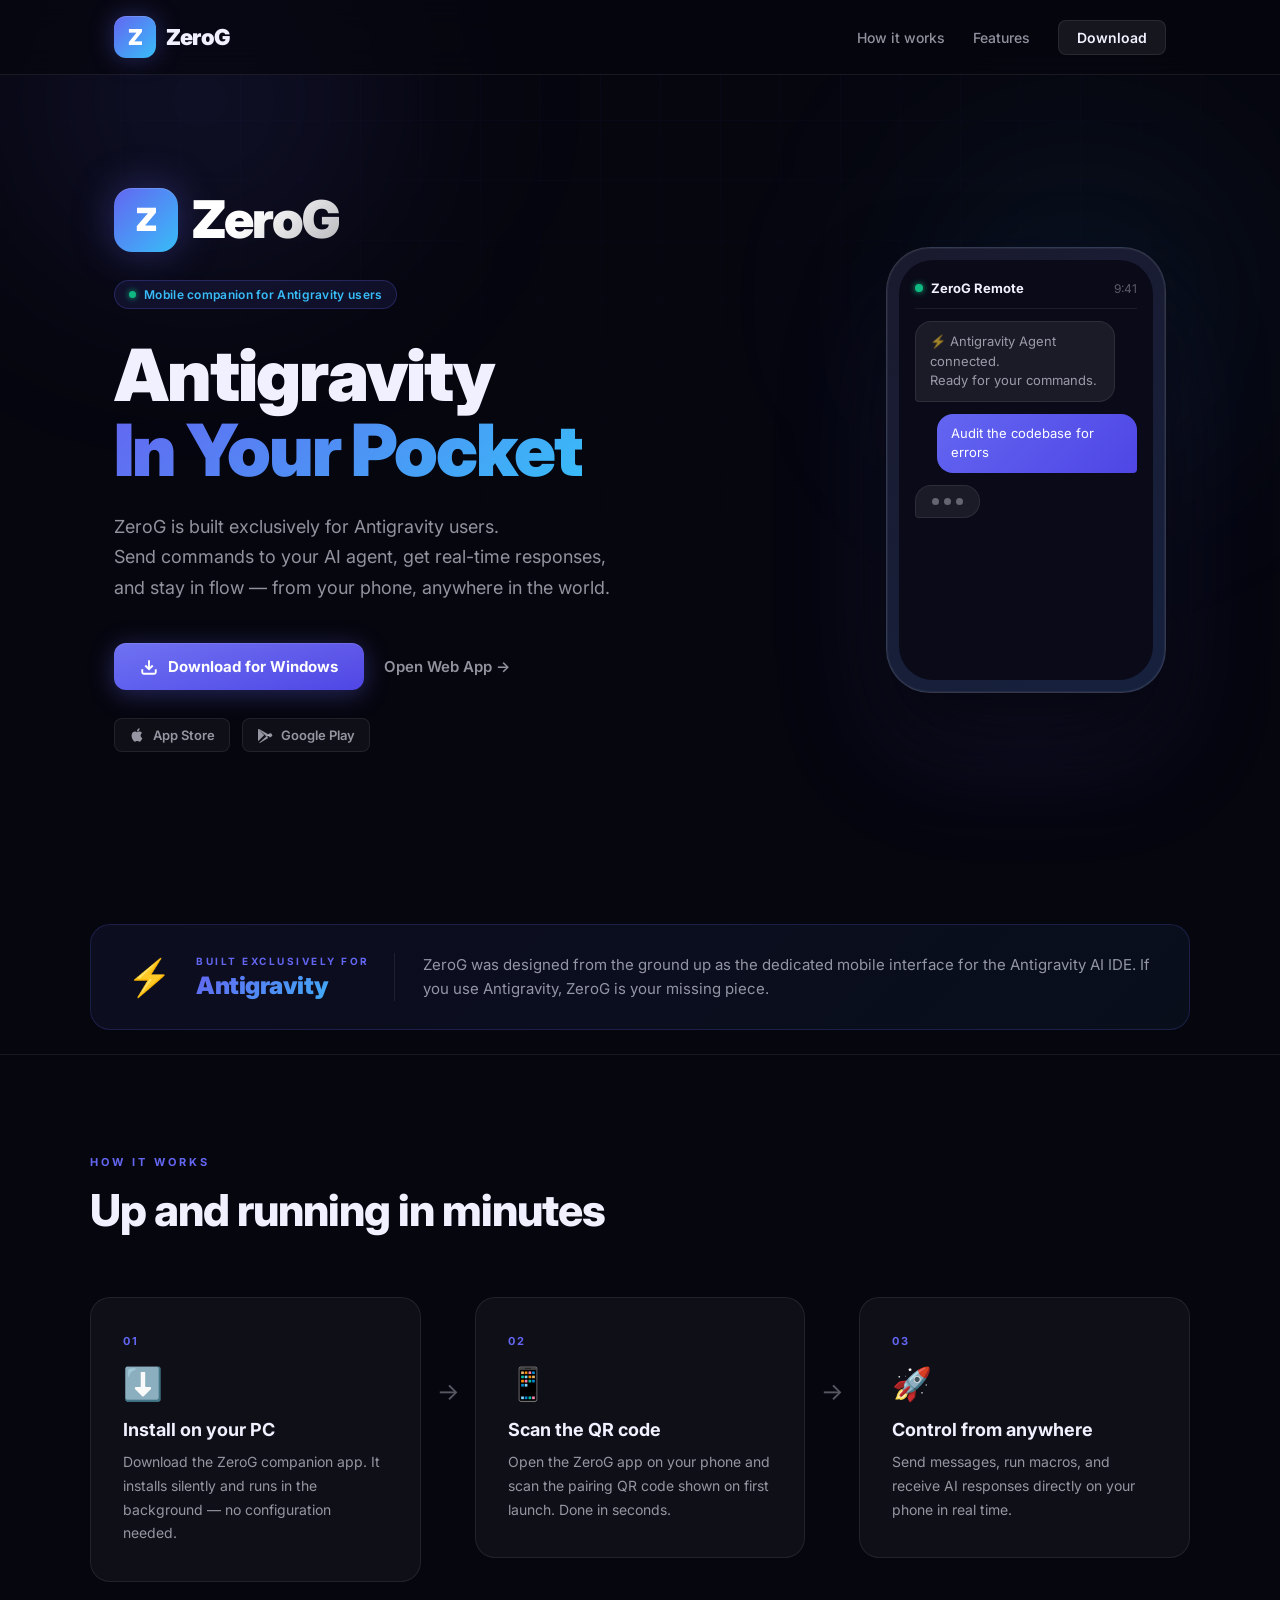
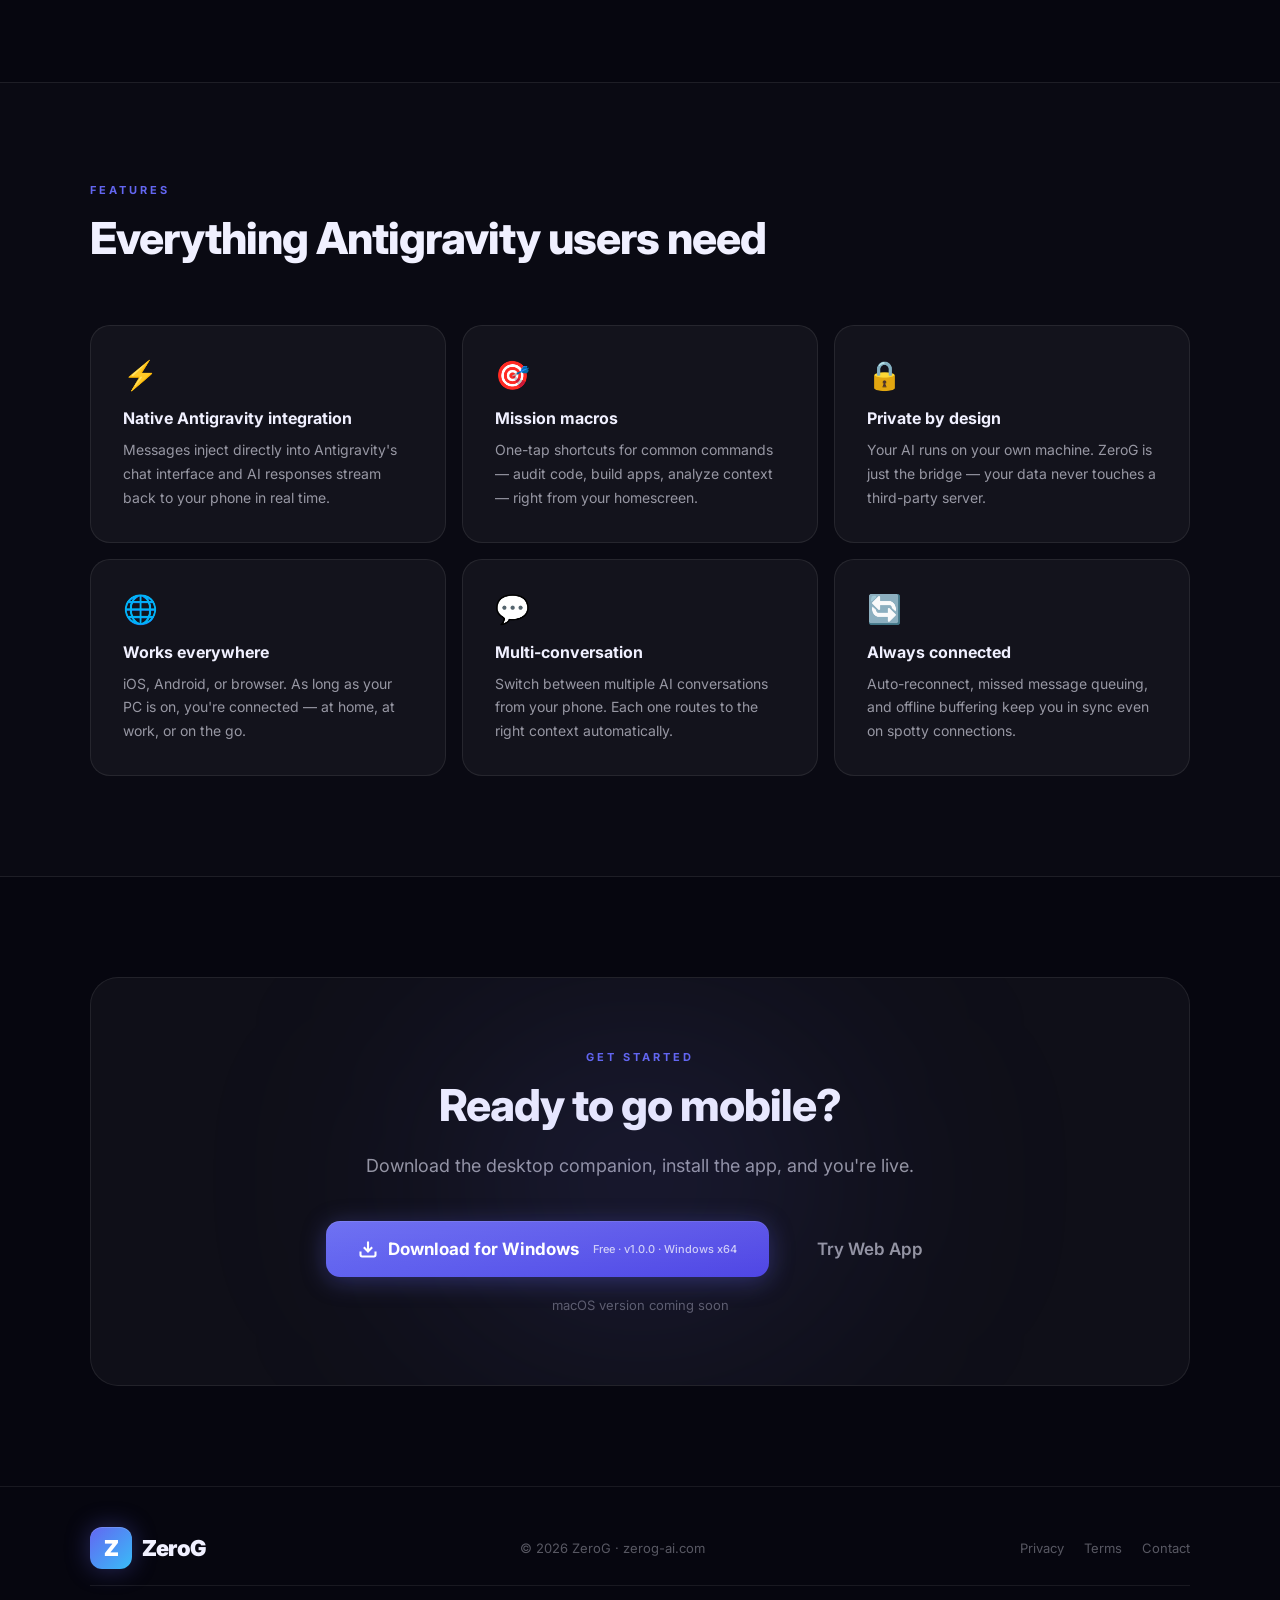
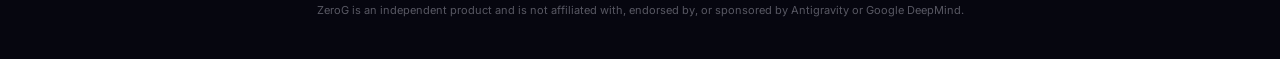
==== index.html @ 37e050e0 "feat: wire download buttons to GitHub Releases v1.0.0 installer" ====
<!DOCTYPE html>
<html lang="en">
<head>
  <meta charset="UTF-8" />
  <meta name="viewport" content="width=device-width, initial-scale=1.0" />
  <title>ZeroG — The Mobile Companion for Antigravity</title>
  <meta name="description" content="ZeroG is the official mobile companion for Antigravity. Send commands to your AI agent, get real-time responses, and stay in flow — from anywhere in the world." />
  <link rel="preconnect" href="https://fonts.googleapis.com" />
  <link rel="preconnect" href="https://fonts.gstatic.com" crossorigin />
  <link href="https://fonts.googleapis.com/css2?family=Inter:wght@300;400;500;600;700;800;900&display=swap" rel="stylesheet" />
  <link rel="stylesheet" href="style.css" />
</head>
<body>

  <!-- NAV -->
  <nav class="nav">
    <div class="nav-inner">
      <div class="nav-logo">
        <span class="logo-mark">Z</span>
        <span class="logo-text">ZeroG</span>
      </div>
      <div class="nav-links">
        <a href="#how">How it works</a>
        <a href="#features">Features</a>
        <a href="#download" class="nav-cta">Download</a>
      </div>
    </div>
  </nav>

  <!-- HERO -->
  <section class="hero">
    <div class="hero-bg">
      <div class="grid-overlay"></div>
      <div class="glow glow-1"></div>
      <div class="glow glow-2"></div>
    </div>
    <div class="hero-content">
      <div class="hero-brand">
        <div class="hero-brand-mark">Z</div>
        <span class="hero-brand-name">ZeroG</span>
      </div>
      <div class="hero-badge">
        <span class="badge-dot"></span>
        Mobile companion for Antigravity users
      </div>
      <h1 class="hero-title">
        Antigravity<br/>
        <span class="gradient-text">In Your Pocket</span>
      </h1>
      <p class="hero-sub">
        ZeroG is built exclusively for Antigravity users.<br/>
        Send commands to your AI agent, get real-time responses,<br/>
        and stay in flow — from your phone, anywhere in the world.
      </p>
      <div class="hero-actions">
        <a href="https://github.com/theanxioustrader/zerog-desktop/releases/download/v1.0.0/ZeroG-Desktop-Setup-1.0.0.exe" class="btn-primary" id="hero-download-btn">
          <svg width="18" height="18" viewBox="0 0 24 24" fill="none" stroke="currentColor" stroke-width="2.5"><path d="M21 15v4a2 2 0 0 1-2 2H5a2 2 0 0 1-2-2v-4"/><polyline points="7 10 12 15 17 10"/><line x1="12" y1="15" x2="12" y2="3"/></svg>
          Download for Windows
        </a>
        <a href="https://zerog-mobile.pages.dev" class="btn-secondary" target="_blank">
          Open Web App →
        </a>
      </div>
      <div class="hero-stores">
        <span class="store-badge">
          <svg width="16" height="16" viewBox="0 0 24 24" fill="currentColor"><path d="M18.71 19.5c-.83 1.24-1.71 2.45-3.05 2.47-1.34.03-1.77-.79-3.29-.79-1.53 0-2 .77-3.27.82-1.31.05-2.3-1.32-3.14-2.53C4.25 17 2.94 12.45 4.7 9.39c.87-1.52 2.43-2.48 4.12-2.51 1.28-.02 2.5.87 3.29.87.78 0 2.26-1.07 3.8-.91.65.03 2.47.26 3.64 1.98-.09.06-2.17 1.28-2.15 3.81.03 3.02 2.65 4.03 2.68 4.04-.03.07-.42 1.44-1.38 2.83M13 3.5c.73-.83 1.94-1.46 2.94-1.5.13 1.17-.34 2.35-1.04 3.19-.69.85-1.83 1.51-2.95 1.42-.15-1.15.41-2.35 1.05-3.11z"/></svg>
          App Store
        </span>
        <span class="store-badge">
          <svg width="16" height="16" viewBox="0 0 24 24" fill="currentColor"><path d="M3.18 23.76c.3.16.65.19.98.09l12.76-7.37-2.74-2.74-11 10.02zm16.25-11.06L16.76 11l-13.6-7.85c-.36-.21-.77-.23-1.14-.09L14.69 14.7l4.74-2z"/><path d="m2.02 3.15-.01.01C1.7 3.42 1.5 3.85 1.5 4.39v15.19c0 .54.2.98.52 1.24l.07.06 8.52-8.52v-.2L2.02 3.15z"/><path d="m22.42 10.56-3.01-1.73-3.39 3.39 3.39 3.39 3.02-1.74c.86-.5.86-1.82-.01-2.31z"/></svg>
          Google Play
        </span>
      </div>
    </div>
    <div class="hero-phone">
      <div class="phone-frame">
        <div class="phone-screen">
          <div class="phone-header">
            <div class="phone-status-dot online"></div>
            <span>ZeroG Remote</span>
            <span class="phone-time">9:41</span>
          </div>
          <div class="phone-msg agent">
            ⚡ Antigravity Agent connected.<br/>Ready for your commands.
          </div>
          <div class="phone-msg user">
            Audit the codebase for errors
          </div>
          <div class="phone-msg agent typing">
            <span class="typing-dot"></span>
            <span class="typing-dot"></span>
            <span class="typing-dot"></span>
          </div>
        </div>
      </div>
    </div>
  </section>

  <!-- HOW IT WORKS -->
  <!-- ANTIGRAVITY BADGE -->
  <section class="built-for-section">
    <div class="container">
      <div class="built-for-card">
        <div class="built-for-logo">⚡</div>
        <div class="built-for-text">
          <div class="built-for-label">BUILT EXCLUSIVELY FOR</div>
          <div class="built-for-name">Antigravity</div>
        </div>
        <div class="built-for-desc">ZeroG was designed from the ground up as the dedicated mobile interface for the Antigravity AI IDE. If you use Antigravity, ZeroG is your missing piece.</div>
      </div>
    </div>
  </section>

  <section class="section" id="how">
    <div class="container">
      <div class="section-label">HOW IT WORKS</div>
      <h2 class="section-title">Up and running in minutes</h2>
      <div class="steps">
        <div class="step">
          <div class="step-num">01</div>
          <div class="step-icon">⬇️</div>
          <h3>Install on your PC</h3>
          <p>Download the ZeroG companion app. It installs silently and runs in the background — no configuration needed.</p>
        </div>
        <div class="step-arrow">→</div>
        <div class="step">
          <div class="step-num">02</div>
          <div class="step-icon">📱</div>
          <h3>Scan the QR code</h3>
          <p>Open the ZeroG app on your phone and scan the pairing QR code shown on first launch. Done in seconds.</p>
        </div>
        <div class="step-arrow">→</div>
        <div class="step">
          <div class="step-num">03</div>
          <div class="step-icon">🚀</div>
          <h3>Control from anywhere</h3>
          <p>Send messages, run macros, and receive AI responses directly on your phone in real time.</p>
        </div>
      </div>
    </div>
  </section>

  <!-- FEATURES -->
  <section class="section section-dark" id="features">
    <div class="container">
      <div class="section-label">FEATURES</div>
      <h2 class="section-title">Everything Antigravity users need</h2>
      <div class="features">
        <div class="feature-card">
          <div class="feature-icon">⚡</div>
          <h3>Native Antigravity integration</h3>
          <p>Messages inject directly into Antigravity's chat interface and AI responses stream back to your phone in real time.</p>
        </div>
        <div class="feature-card">
          <div class="feature-icon">🎯</div>
          <h3>Mission macros</h3>
          <p>One-tap shortcuts for common commands — audit code, build apps, analyze context — right from your homescreen.</p>
        </div>
        <div class="feature-card">
          <div class="feature-icon">🔒</div>
          <h3>Private by design</h3>
          <p>Your AI runs on your own machine. ZeroG is just the bridge — your data never touches a third-party server.</p>
        </div>
        <div class="feature-card">
          <div class="feature-icon">🌐</div>
          <h3>Works everywhere</h3>
          <p>iOS, Android, or browser. As long as your PC is on, you're connected — at home, at work, or on the go.</p>
        </div>
        <div class="feature-card">
          <div class="feature-icon">💬</div>
          <h3>Multi-conversation</h3>
          <p>Switch between multiple AI conversations from your phone. Each one routes to the right context automatically.</p>
        </div>
        <div class="feature-card">
          <div class="feature-icon">🔄</div>
          <h3>Always connected</h3>
          <p>Auto-reconnect, missed message queuing, and offline buffering keep you in sync even on spotty connections.</p>
        </div>
      </div>
    </div>
  </section>

  <!-- DOWNLOAD -->
  <section class="section" id="download">
    <div class="container">
      <div class="download-card">
        <div class="glow glow-3"></div>
        <div class="section-label">GET STARTED</div>
        <h2 class="section-title">Ready to go mobile?</h2>
        <p class="download-sub">Download the desktop companion, install the app, and you're live.</p>
        <div class="download-actions">
          <a href="https://github.com/theanxioustrader/zerog-desktop/releases/download/v1.0.0/ZeroG-Desktop-Setup-1.0.0.exe" class="btn-primary btn-lg" id="main-download-btn">
            <svg width="20" height="20" viewBox="0 0 24 24" fill="none" stroke="currentColor" stroke-width="2.5"><path d="M21 15v4a2 2 0 0 1-2 2H5a2 2 0 0 1-2-2v-4"/><polyline points="7 10 12 15 17 10"/><line x1="12" y1="15" x2="12" y2="3"/></svg>
            Download for Windows
            <span class="btn-sub">Free · v1.0.0 · Windows x64</span>
          </a>
          <a href="https://zerog-mobile.pages.dev" class="btn-secondary btn-lg" target="_blank">
            Try Web App
          </a>
        </div>
        <p class="download-note">macOS version coming soon</p>
      </div>
    </div>
  </section>

  <!-- FOOTER -->
  <footer class="footer">
    <div class="container">
      <div class="footer-inner">
        <div class="nav-logo">
          <span class="logo-mark">Z</span>
          <span class="logo-text">ZeroG</span>
        </div>
        <p class="footer-copy">© 2026 ZeroG · zerog-ai.com</p>
        <div class="footer-links">
          <a href="/privacy.html">Privacy</a>
          <a href="/terms.html">Terms</a>
          <a href="mailto:hello@zerog-ai.com">Contact</a>
        </div>
      </div>
      <p class="footer-disclaimer">ZeroG is an independent product and is not affiliated with, endorsed by, or sponsored by Antigravity or Google DeepMind.</p>
    </div>
  </footer>

  <script src="script.js"></script>
</body>
</html>
---- style.css ----
*, *::before, *::after { box-sizing: border-box; margin: 0; padding: 0; }

:root {
  --bg: #06060f;
  --surface: rgba(255,255,255,0.04);
  --surface-2: rgba(255,255,255,0.07);
  --border: rgba(255,255,255,0.08);
  --text: #f0f0ff;
  --text-2: rgba(240,240,255,0.6);
  --muted: rgba(240,240,255,0.35);
  --accent: #6366f1;
  --accent-2: #38bdf8;
  --accent-glow: rgba(99,102,241,0.35);
  --green: #10b981;
}

html { scroll-behavior: smooth; }

body {
  font-family: 'Inter', sans-serif;
  background: var(--bg);
  color: var(--text);
  overflow-x: hidden;
  -webkit-font-smoothing: antialiased;
}

/* ── NAV ─────────────────────────────────────── */
.nav {
  position: fixed;
  top: 0; left: 0; right: 0;
  z-index: 100;
  backdrop-filter: blur(16px);
  -webkit-backdrop-filter: blur(16px);
  border-bottom: 1px solid var(--border);
  background: rgba(6,6,15,0.7);
}
.nav-inner {
  max-width: 1100px;
  margin: 0 auto;
  padding: 16px 24px;
  display: flex;
  align-items: center;
  justify-content: space-between;
}
.nav-logo {
  display: flex;
  align-items: center;
  gap: 10px;
  text-decoration: none;
}
.logo-mark {
  width: 42px; height: 42px;
  background: linear-gradient(135deg, var(--accent), var(--accent-2));
  border-radius: 12px;
  display: flex;
  align-items: center;
  justify-content: center;
  font-weight: 900;
  font-size: 22px;
  color: #fff;
  box-shadow: 0 0 24px var(--accent-glow), 0 1px 0 rgba(255,255,255,0.15) inset;
  letter-spacing: -1px;
}
.logo-text {
  font-size: 22px;
  font-weight: 900;
  color: var(--text);
  letter-spacing: -0.8px;
}
.nav-links {
  display: flex;
  align-items: center;
  gap: 28px;
}
.nav-links a {
  color: var(--text-2);
  text-decoration: none;
  font-size: 14px;
  font-weight: 500;
  transition: color 0.2s;
}
.nav-links a:hover { color: var(--text); }
.nav-cta {
  background: var(--surface-2);
  border: 1px solid var(--border);
  color: var(--text) !important;
  padding: 8px 18px;
  border-radius: 8px;
  font-weight: 600 !important;
  transition: background 0.2s, border-color 0.2s !important;
}
.nav-cta:hover { background: var(--surface-2) !important; border-color: var(--accent) !important; }

/* ── HERO ─────────────────────────────────────── */
.hero {
  min-height: 100vh;
  display: flex;
  align-items: center;
  justify-content: space-between;
  gap: 60px;
  max-width: 1100px;
  margin: 0 auto;
  padding: 120px 24px 80px;
  position: relative;
}
.hero-bg {
  position: fixed;
  inset: 0;
  z-index: -1;
  pointer-events: none;
}
.grid-overlay {
  position: absolute;
  inset: 0;
  background-image:
    linear-gradient(rgba(99,102,241,0.04) 1px, transparent 1px),
    linear-gradient(90deg, rgba(99,102,241,0.04) 1px, transparent 1px);
  background-size: 60px 60px;
  mask-image: radial-gradient(ellipse 80% 60% at 50% 0%, black, transparent);
  -webkit-mask-image: radial-gradient(ellipse 80% 60% at 50% 0%, black, transparent);
}
.glow {
  position: absolute;
  border-radius: 50%;
  filter: blur(100px);
  pointer-events: none;
}
.glow-1 {
  width: 600px; height: 400px;
  top: -100px; left: -100px;
  background: radial-gradient(circle, rgba(99,102,241,0.18) 0%, transparent 70%);
}
.glow-2 {
  width: 500px; height: 400px;
  top: 100px; right: -50px;
  background: radial-gradient(circle, rgba(56,189,248,0.12) 0%, transparent 70%);
}
.glow-3 {
  width: 800px; height: 400px;
  top: 50%; left: 50%;
  transform: translate(-50%, -50%);
  background: radial-gradient(circle, rgba(99,102,241,0.15) 0%, transparent 70%);
}

.hero-content { flex: 1; max-width: 580px; }

.hero-brand {
  display: flex;
  align-items: center;
  gap: 14px;
  margin-bottom: 28px;
}
.hero-brand-mark {
  width: 64px; height: 64px;
  background: linear-gradient(135deg, var(--accent), var(--accent-2));
  border-radius: 18px;
  display: flex;
  align-items: center;
  justify-content: center;
  font-size: 32px;
  font-weight: 900;
  color: #fff;
  box-shadow: 0 0 40px var(--accent-glow), 0 1px 0 rgba(255,255,255,0.15) inset;
  flex-shrink: 0;
}
.hero-brand-name {
  font-size: 52px;
  font-weight: 900;
  letter-spacing: -2px;
  background: linear-gradient(135deg, #fff 40%, rgba(255,255,255,0.7));
  -webkit-background-clip: text;
  -webkit-text-fill-color: transparent;
  background-clip: text;
}

.hero-badge {
  display: inline-flex;
  align-items: center;
  gap: 8px;
  background: rgba(99,102,241,0.1);
  border: 1px solid rgba(99,102,241,0.25);
  border-radius: 999px;
  padding: 6px 14px;
  font-size: 12px;
  font-weight: 600;
  color: var(--accent-2);
  letter-spacing: 0.3px;
  margin-bottom: 28px;
}
.badge-dot {
  width: 7px; height: 7px;
  border-radius: 50%;
  background: var(--green);
  box-shadow: 0 0 6px var(--green);
  animation: pulse 2s infinite;
}
@keyframes pulse {
  0%, 100% { opacity: 1; }
  50% { opacity: 0.5; }
}

.hero-title {
  font-size: clamp(42px, 6vw, 72px);
  font-weight: 900;
  line-height: 1.05;
  letter-spacing: -2px;
  margin-bottom: 24px;
  color: var(--text);
}
.gradient-text {
  background: linear-gradient(135deg, var(--accent) 0%, var(--accent-2) 100%);
  -webkit-background-clip: text;
  -webkit-text-fill-color: transparent;
  background-clip: text;
}
.hero-sub {
  font-size: 18px;
  line-height: 1.7;
  color: var(--text-2);
  margin-bottom: 40px;
  font-weight: 400;
}
.hero-actions {
  display: flex;
  gap: 14px;
  align-items: center;
  flex-wrap: wrap;
  margin-bottom: 28px;
}
.hero-stores {
  display: flex;
  gap: 12px;
  flex-wrap: wrap;
}
.store-badge {
  display: inline-flex;
  align-items: center;
  gap: 8px;
  background: var(--surface);
  border: 1px solid var(--border);
  border-radius: 8px;
  padding: 8px 14px;
  font-size: 13px;
  font-weight: 600;
  color: var(--text-2);
  cursor: default;
}

/* ── BUTTONS ──────────────────────────────────── */
.btn-primary {
  display: inline-flex;
  align-items: center;
  gap: 10px;
  background: linear-gradient(135deg, var(--accent), #4f46e5);
  color: #fff;
  font-size: 15px;
  font-weight: 700;
  padding: 14px 26px;
  border-radius: 12px;
  text-decoration: none;
  box-shadow: 0 4px 24px var(--accent-glow), 0 1px 0 rgba(255,255,255,0.1) inset;
  transition: transform 0.2s, box-shadow 0.2s;
  position: relative;
  overflow: hidden;
}
.btn-primary::after {
  content: '';
  position: absolute;
  inset: 0;
  background: linear-gradient(180deg, rgba(255,255,255,0.08) 0%, transparent 100%);
}
.btn-primary:hover { transform: translateY(-2px); box-shadow: 0 8px 32px var(--accent-glow); }
.btn-secondary {
  display: inline-flex;
  align-items: center;
  gap: 8px;
  color: var(--text-2);
  font-size: 15px;
  font-weight: 600;
  text-decoration: none;
  padding: 14px 6px;
  transition: color 0.2s;
}
.btn-secondary:hover { color: var(--text); }
.btn-lg { font-size: 17px; padding: 18px 32px; border-radius: 14px; }
.btn-sub {
  font-size: 11px;
  font-weight: 500;
  opacity: 0.7;
  margin-left: 4px;
}

/* ── PHONE MOCKUP ─────────────────────────────── */
.hero-phone {
  flex-shrink: 0;
  width: 280px;
}
.phone-frame {
  background: linear-gradient(145deg, #1a1a2e, #16213e);
  border-radius: 44px;
  padding: 12px;
  border: 1px solid rgba(255,255,255,0.12);
  box-shadow:
    0 40px 80px rgba(0,0,0,0.6),
    0 0 0 1px rgba(255,255,255,0.05) inset,
    0 60px 120px rgba(99,102,241,0.15);
}
.phone-screen {
  background: #0a0a18;
  border-radius: 34px;
  padding: 20px 16px;
  min-height: 420px;
  display: flex;
  flex-direction: column;
  gap: 12px;
  overflow: hidden;
}
.phone-header {
  display: flex;
  align-items: center;
  gap: 8px;
  font-size: 13px;
  font-weight: 700;
  color: var(--text);
  padding-bottom: 12px;
  border-bottom: 1px solid var(--border);
}
.phone-status-dot {
  width: 8px; height: 8px;
  border-radius: 50%;
  flex-shrink: 0;
}
.phone-status-dot.online {
  background: var(--green);
  box-shadow: 0 0 6px var(--green);
  animation: pulse 2s infinite;
}
.phone-time { margin-left: auto; font-size: 12px; color: var(--muted); font-weight: 400; }
.phone-msg {
  padding: 10px 14px;
  border-radius: 16px;
  font-size: 13px;
  line-height: 1.5;
  max-width: 90%;
  animation: fadeUp 0.4s ease both;
}
.phone-msg.agent {
  background: var(--surface-2);
  border: 1px solid var(--border);
  color: var(--text-2);
  border-bottom-left-radius: 4px;
  align-self: flex-start;
}
.phone-msg.user {
  background: linear-gradient(135deg, var(--accent), #4f46e5);
  color: #fff;
  border-bottom-right-radius: 4px;
  align-self: flex-end;
  animation-delay: 0.3s;
}
.phone-msg.typing {
  display: flex;
  gap: 5px;
  align-items: center;
  padding: 12px 16px;
  animation-delay: 0.6s;
}
.typing-dot {
  width: 7px; height: 7px;
  border-radius: 50%;
  background: var(--muted);
  animation: typing 1.2s infinite;
}
.typing-dot:nth-child(2) { animation-delay: 0.2s; }
.typing-dot:nth-child(3) { animation-delay: 0.4s; }
@keyframes typing {
  0%, 80%, 100% { transform: translateY(0); opacity: 0.4; }
  40% { transform: translateY(-5px); opacity: 1; }
}
@keyframes fadeUp {
  from { opacity: 0; transform: translateY(10px); }
  to   { opacity: 1; transform: translateY(0); }
}

/* ── SECTIONS ─────────────────────────────────── */
.section {
  padding: 100px 24px;
}
.section-dark {
  background: rgba(255,255,255,0.02);
  border-top: 1px solid var(--border);
  border-bottom: 1px solid var(--border);
}
.container {
  max-width: 1100px;
  margin: 0 auto;
}
.section-label {
  font-size: 11px;
  font-weight: 700;
  letter-spacing: 3px;
  color: var(--accent);
  margin-bottom: 14px;
}
.section-title {
  font-size: clamp(28px, 4vw, 44px);
  font-weight: 800;
  letter-spacing: -1px;
  color: var(--text);
  margin-bottom: 60px;
}

/* STEPS */
.steps {
  display: flex;
  align-items: flex-start;
  gap: 0;
}
.step {
  flex: 1;
  padding: 36px 32px;
  background: var(--surface);
  border: 1px solid var(--border);
  border-radius: 20px;
  transition: border-color 0.2s, background 0.2s;
}
.step:hover { background: var(--surface-2); border-color: rgba(99,102,241,0.3); }
.step-num {
  font-size: 11px;
  font-weight: 700;
  letter-spacing: 2px;
  color: var(--accent);
  margin-bottom: 16px;
}
.step-icon { font-size: 32px; margin-bottom: 16px; }
.step h3 { font-size: 18px; font-weight: 700; margin-bottom: 10px; color: var(--text); }
.step p { font-size: 14px; line-height: 1.7; color: var(--text-2); }
.step-arrow {
  font-size: 24px;
  color: var(--muted);
  padding: 0 16px;
  padding-top: 80px;
  flex-shrink: 0;
}

/* FEATURES */
.features {
  display: grid;
  grid-template-columns: repeat(3, 1fr);
  gap: 16px;
}
.feature-card {
  background: var(--surface);
  border: 1px solid var(--border);
  border-radius: 20px;
  padding: 32px;
  transition: border-color 0.2s, transform 0.2s;
}
.feature-card:hover {
  border-color: rgba(99,102,241,0.3);
  transform: translateY(-4px);
}
.feature-icon { font-size: 28px; margin-bottom: 16px; }
.feature-card h3 { font-size: 16px; font-weight: 700; color: var(--text); margin-bottom: 10px; }
.feature-card p { font-size: 14px; line-height: 1.7; color: var(--text-2); }

/* DOWNLOAD */
.download-card {
  background: var(--surface);
  border: 1px solid var(--border);
  border-radius: 28px;
  padding: 72px 60px;
  text-align: center;
  position: relative;
  overflow: hidden;
}
.download-sub {
  font-size: 18px;
  color: var(--text-2);
  margin-bottom: 40px;
  margin-top: -40px;
  line-height: 1.6;
}
.download-actions {
  display: flex;
  gap: 16px;
  align-items: center;
  justify-content: center;
  flex-wrap: wrap;
  margin-bottom: 20px;
}
.download-note { font-size: 13px; color: var(--muted); }

/* Built-for banner */
.built-for-section {
  padding: 24px;
  border-bottom: 1px solid var(--border);
}
.built-for-card {
  max-width: 1100px;
  margin: 0 auto;
  display: flex;
  align-items: center;
  gap: 24px;
  background: linear-gradient(135deg, rgba(99,102,241,0.08), rgba(56,189,248,0.05));
  border: 1px solid rgba(99,102,241,0.2);
  border-radius: 20px;
  padding: 28px 36px;
  flex-wrap: wrap;
}
.built-for-logo {
  font-size: 36px;
  flex-shrink: 0;
}
.built-for-text { flex-shrink: 0; }
.built-for-label {
  font-size: 10px;
  font-weight: 700;
  letter-spacing: 2.5px;
  color: var(--accent);
  margin-bottom: 4px;
}
.built-for-name {
  font-size: 24px;
  font-weight: 900;
  background: linear-gradient(135deg, var(--accent), var(--accent-2));
  -webkit-background-clip: text;
  -webkit-text-fill-color: transparent;
  background-clip: text;
  letter-spacing: -0.5px;
}
.built-for-desc {
  flex: 1;
  font-size: 15px;
  line-height: 1.6;
  color: var(--text-2);
  border-left: 1px solid var(--border);
  padding-left: 28px;
  min-width: 260px;
}

/* FOOTER */
.footer {
  padding: 40px 24px;
  border-top: 1px solid var(--border);
}
.footer-inner {
  max-width: 1100px;
  margin: 0 auto;
  display: flex;
  align-items: center;
  justify-content: space-between;
  flex-wrap: wrap;
  gap: 16px;
}
.footer-copy { font-size: 13px; color: var(--muted); }
.footer-links { display: flex; gap: 20px; }
.footer-links a { font-size: 13px; color: var(--muted); text-decoration: none; transition: color 0.2s; }
.footer-links a:hover { color: var(--text-2); }

.footer-disclaimer {
  font-size: 11px;
  color: var(--muted);
  text-align: center;
  margin-top: 16px;
  padding-top: 16px;
  border-top: 1px solid var(--border);
  line-height: 1.6;
}

/* ── LEGAL PAGES ──────────────────────────────── */
.legal-section {
  min-height: 100vh;
  padding: 120px 24px 80px;
}
.legal-container {
  max-width: 760px;
  margin: 0 auto;
}
.legal-header {
  margin-bottom: 48px;
}
.legal-title {
  font-size: 40px;
  font-weight: 900;
  letter-spacing: -1px;
  color: var(--text);
  margin-bottom: 8px;
}
.legal-date {
  font-size: 13px;
  color: var(--muted);
}
.legal-body h2 {
  font-size: 18px;
  font-weight: 700;
  color: var(--text);
  margin: 36px 0 12px;
}
.legal-body p {
  font-size: 15px;
  line-height: 1.8;
  color: var(--text-2);
  margin-bottom: 12px;
}
.legal-body ul {
  padding-left: 24px;
  margin-bottom: 12px;
}
.legal-body li {
  font-size: 15px;
  line-height: 1.8;
  color: var(--text-2);
  margin-bottom: 4px;
}
.legal-body a {
  color: var(--accent-2);
  text-decoration: underline;
}

/* ── RESPONSIVE ───────────────────────────────── */
@media (max-width: 900px) {
  .hero { flex-direction: column; align-items: flex-start; padding-top: 100px; }
  .hero-phone { display: none; }
  .steps { flex-direction: column; gap: 12px; }
  .step-arrow { display: none; }
  .features { grid-template-columns: 1fr 1fr; }
  .download-card { padding: 48px 28px; }
}
@media (max-width: 600px) {
  .features { grid-template-columns: 1fr; }
  .nav-links a:not(.nav-cta) { display: none; }
  .hero-title { letter-spacing: -1.5px; }
}
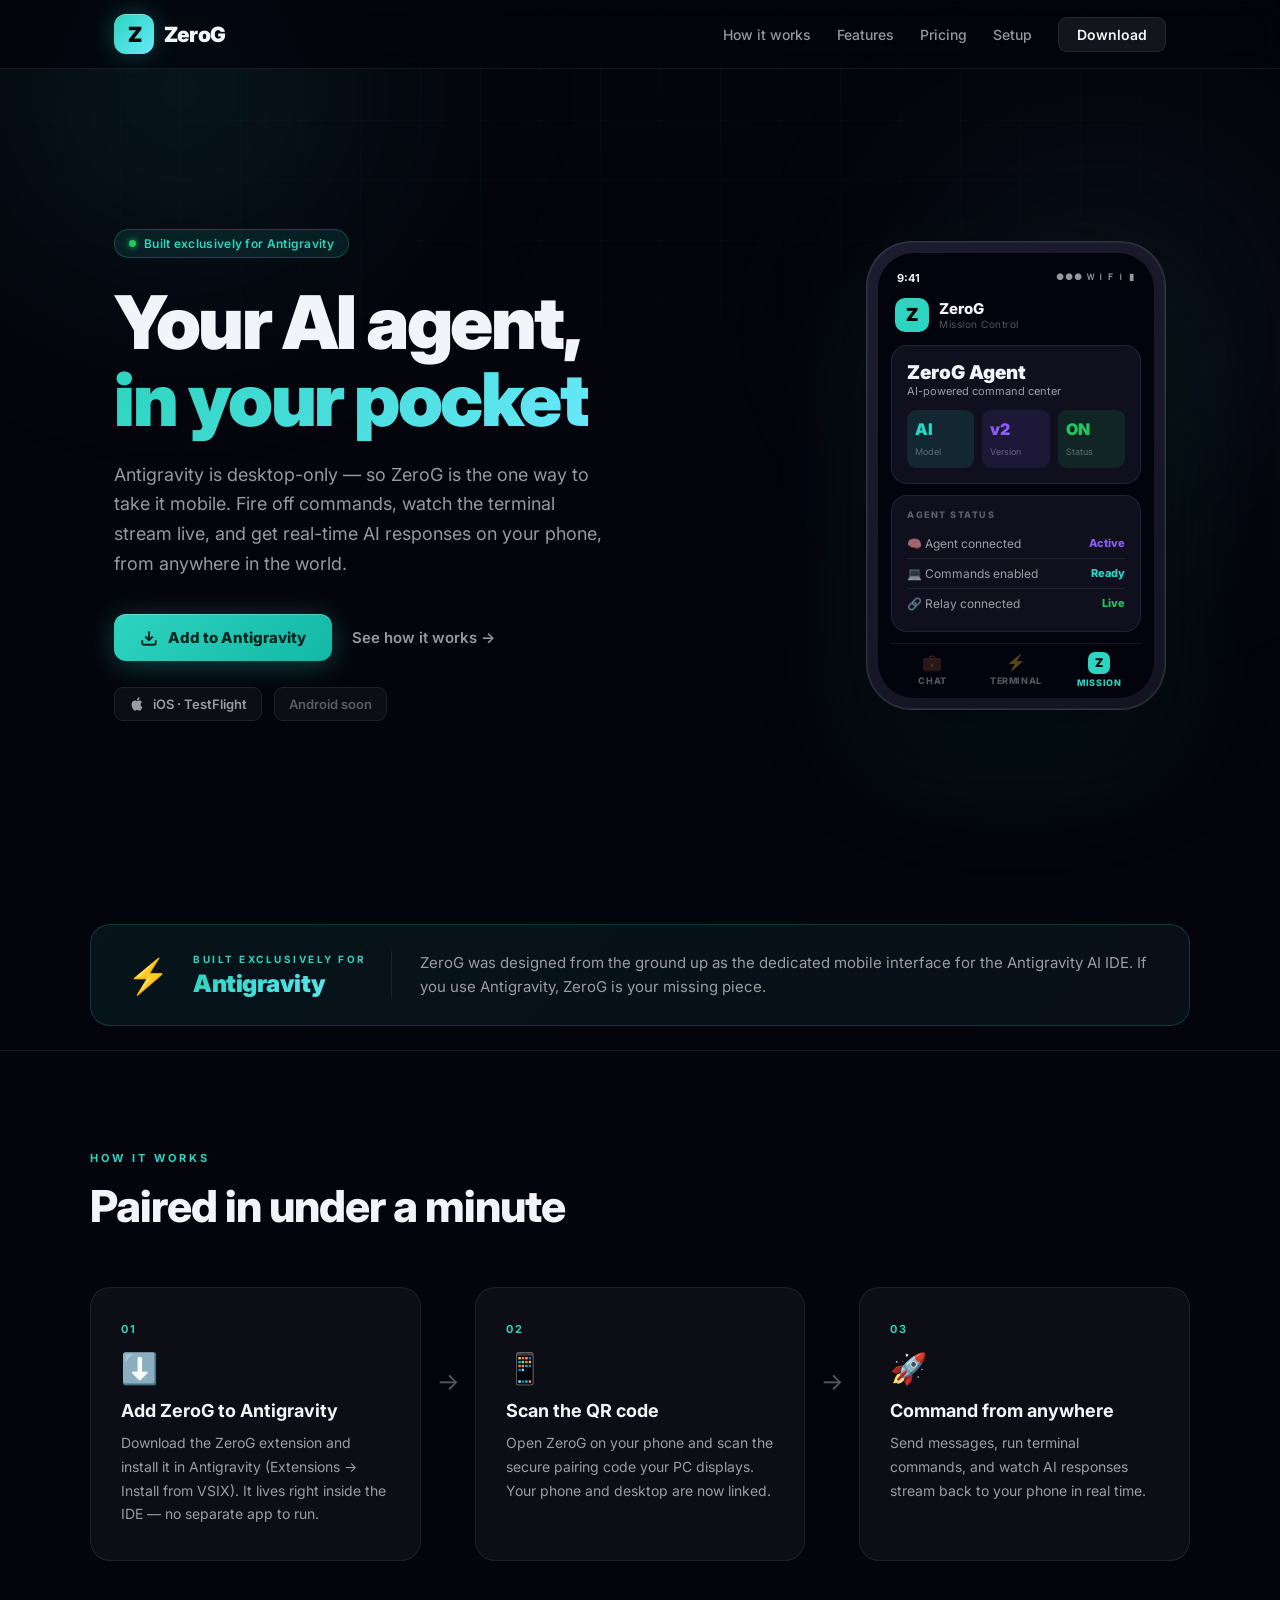
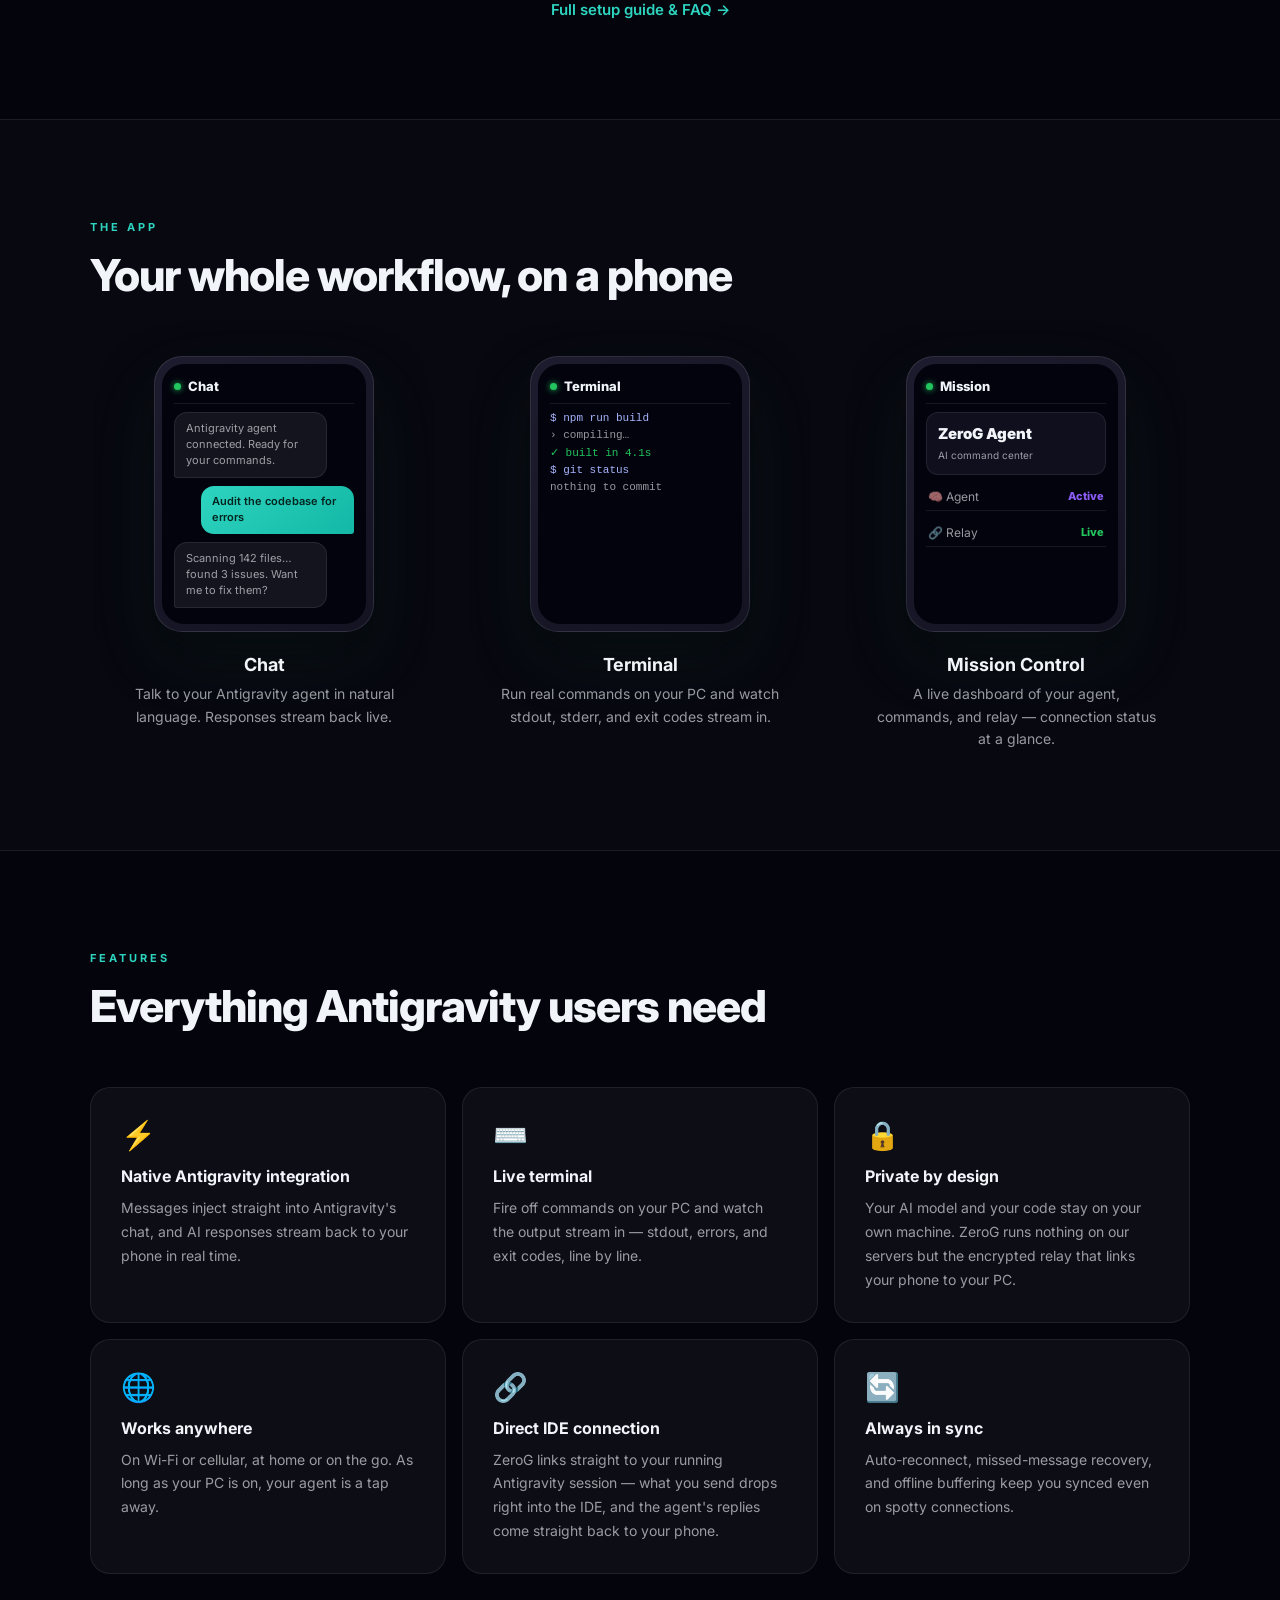
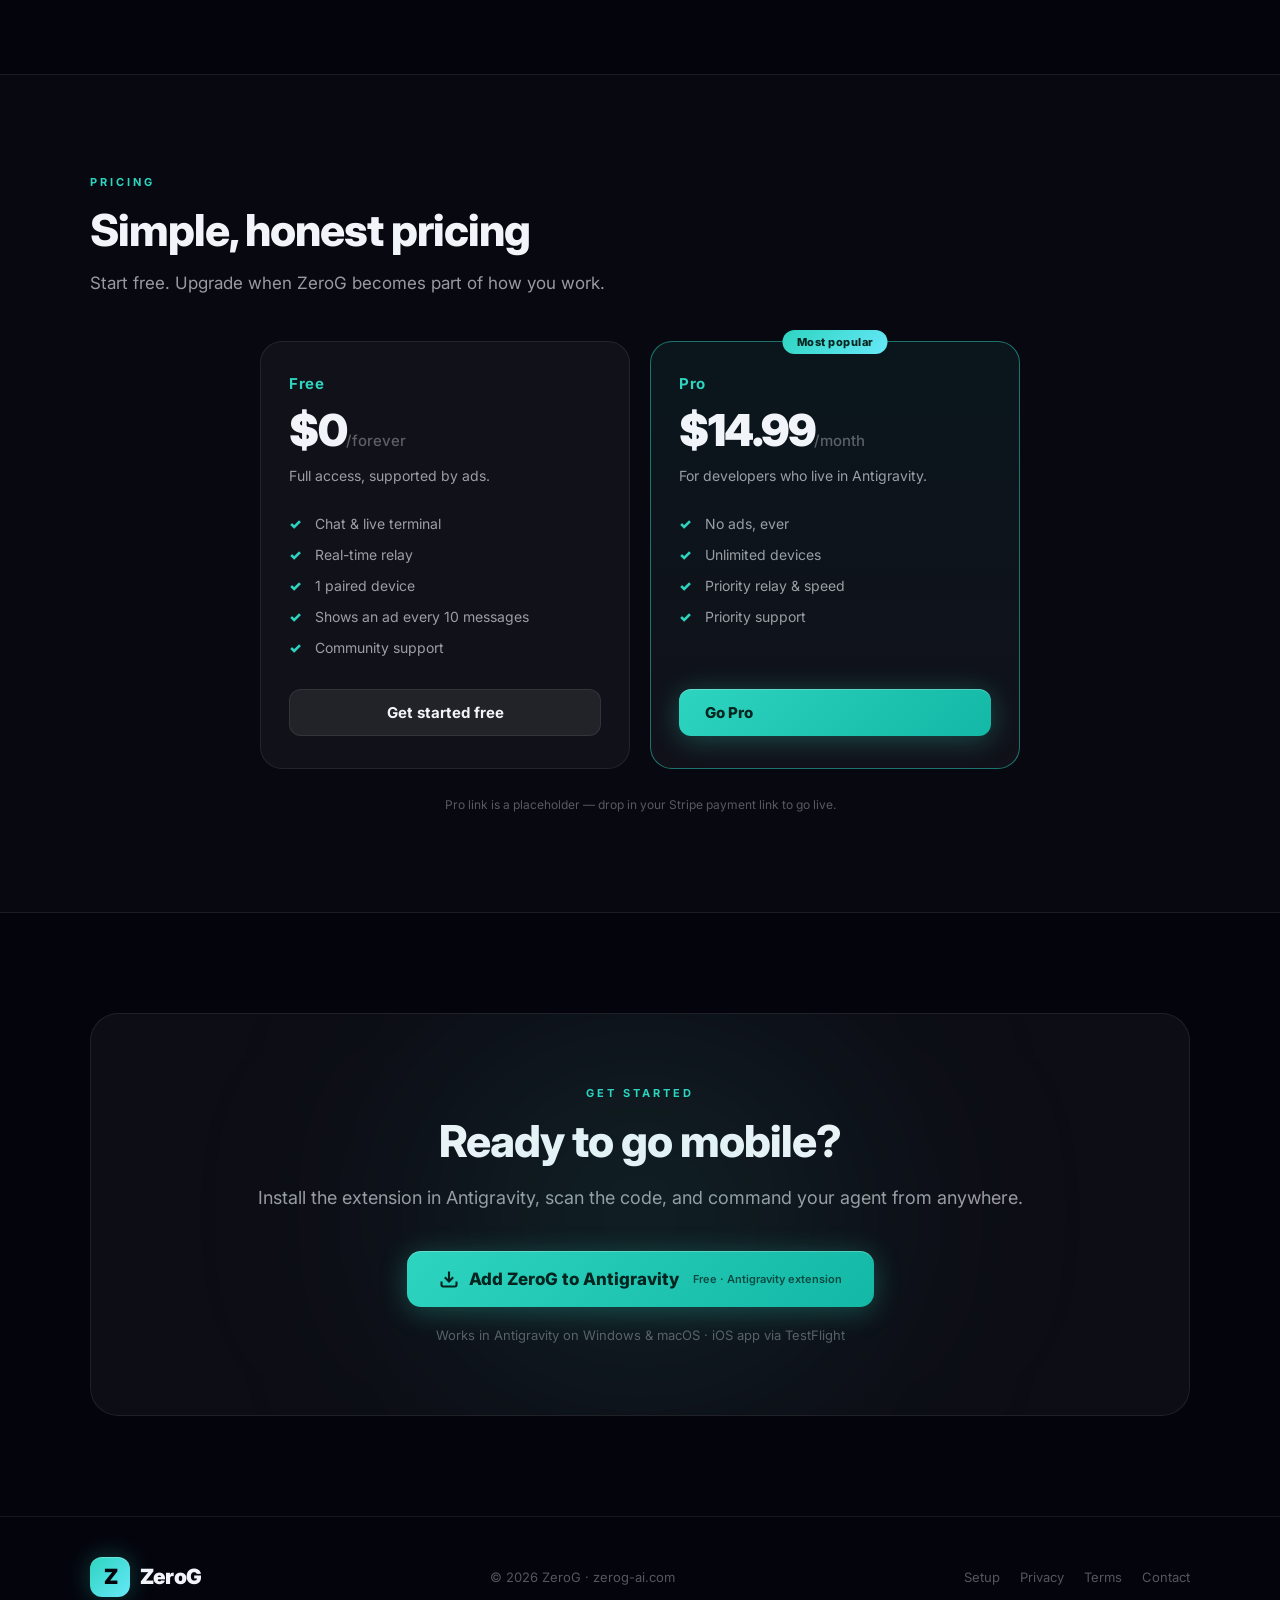
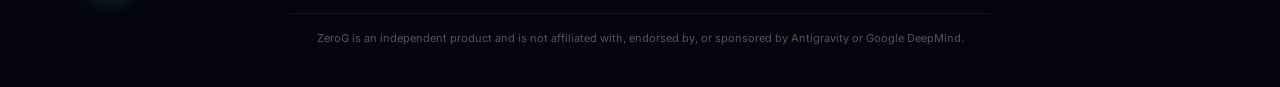
==== commit 058f3577: "Relaunch site: real-app design, extension (.vsix) download, pricing, Setup/FAQ - Rebrand to the app'" ====
--- a/index.html
+++ b/index.html
@@ -3,25 +3,201 @@
 <head>
   <meta charset="UTF-8" />
   <meta name="viewport" content="width=device-width, initial-scale=1.0" />
-  <title>ZeroG — The Mobile Companion for Antigravity</title>
-  <meta name="description" content="ZeroG is the official mobile companion for Antigravity. Send commands to your AI agent, get real-time responses, and stay in flow — from anywhere in the world." />
+  <title>ZeroG — Your Antigravity Agent, In Your Pocket</title>
+  <meta name="description" content="ZeroG is the mobile remote for the Antigravity AI IDE. Send commands to your AI agent, watch the terminal live, and stay in flow — from your phone, anywhere." />
+  <meta property="og:title" content="ZeroG — Your Antigravity Agent, In Your Pocket" />
+  <meta property="og:description" content="The mobile remote for the Antigravity AI IDE. Command your agent from anywhere." />
   <link rel="preconnect" href="https://fonts.googleapis.com" />
   <link rel="preconnect" href="https://fonts.gstatic.com" crossorigin />
   <link href="https://fonts.googleapis.com/css2?family=Inter:wght@300;400;500;600;700;800;900&display=swap" rel="stylesheet" />
-  <link rel="stylesheet" href="style.css" />
+  <style>
+*, *::before, *::after { box-sizing: border-box; margin: 0; padding: 0; }
+:root {
+  --bg: #04040c; --surface: rgba(255,255,255,0.04); --surface-2: rgba(255,255,255,0.07);
+  --border: rgba(255,255,255,0.08); --text: #f1f5f9; --text-2: rgba(241,245,249,0.62);
+  --muted: rgba(241,245,249,0.34); --accent: #2dd4bf; --accent-2: #67e8f9; --violet: #8b5cf6;
+  --accent-glow: rgba(45,212,191,0.30); --green: #22c55e;
+}
+html { scroll-behavior: smooth; }
+body { font-family: 'Inter', sans-serif; background: var(--bg); color: var(--text); overflow-x: hidden; -webkit-font-smoothing: antialiased; }
+.nav { position: fixed; top: 0; left: 0; right: 0; z-index: 100; backdrop-filter: blur(16px); -webkit-backdrop-filter: blur(16px); border-bottom: 1px solid var(--border); background: rgba(4,4,12,0.72); }
+.nav-inner { max-width: 1100px; margin: 0 auto; padding: 14px 24px; display: flex; align-items: center; justify-content: space-between; }
+.nav-logo { display: flex; align-items: center; gap: 10px; text-decoration: none; }
+.logo-mark { width: 40px; height: 40px; background: linear-gradient(135deg, var(--accent), var(--accent-2)); border-radius: 12px; display: flex; align-items: center; justify-content: center; font-weight: 900; font-size: 21px; color: #04040c; box-shadow: 0 0 24px var(--accent-glow), 0 1px 0 rgba(255,255,255,0.25) inset; letter-spacing: -1px; }
+.logo-text { font-size: 21px; font-weight: 900; color: var(--text); letter-spacing: -0.8px; }
+.nav-links { display: flex; align-items: center; gap: 26px; }
+.nav-links a { color: var(--text-2); text-decoration: none; font-size: 14px; font-weight: 500; transition: color 0.2s; }
+.nav-links a:hover { color: var(--text); }
+.nav-cta { background: var(--surface-2); border: 1px solid var(--border); color: var(--text) !important; padding: 8px 18px; border-radius: 9px; font-weight: 600 !important; transition: border-color 0.2s, background 0.2s !important; }
+.nav-cta:hover { border-color: var(--accent) !important; background: rgba(45,212,191,0.1) !important; }
+.hero { min-height: 100vh; display: flex; align-items: center; justify-content: space-between; gap: 56px; max-width: 1100px; margin: 0 auto; padding: 130px 24px 80px; position: relative; }
+.hero-bg { position: fixed; inset: 0; z-index: -1; pointer-events: none; }
+.grid-overlay { position: absolute; inset: 0; background-image: linear-gradient(rgba(45,212,191,0.045) 1px, transparent 1px), linear-gradient(90deg, rgba(45,212,191,0.045) 1px, transparent 1px); background-size: 60px 60px; mask-image: radial-gradient(ellipse 80% 60% at 50% 0%, black, transparent); -webkit-mask-image: radial-gradient(ellipse 80% 60% at 50% 0%, black, transparent); }
+.glow { position: absolute; border-radius: 50%; filter: blur(110px); pointer-events: none; }
+.glow-1 { width: 600px; height: 420px; top: -120px; left: -120px; background: radial-gradient(circle, rgba(45,212,191,0.16) 0%, transparent 70%); }
+.glow-2 { width: 520px; height: 420px; top: 120px; right: -80px; background: radial-gradient(circle, rgba(103,232,249,0.12) 0%, transparent 70%); }
+.glow-3 { width: 800px; height: 400px; top: 50%; left: 50%; transform: translate(-50%, -50%); background: radial-gradient(circle, rgba(45,212,191,0.14) 0%, transparent 70%); }
+.hero-content { flex: 1; max-width: 560px; }
+.hero-badge { display: inline-flex; align-items: center; gap: 8px; background: rgba(45,212,191,0.1); border: 1px solid rgba(45,212,191,0.25); border-radius: 999px; padding: 6px 14px; font-size: 12px; font-weight: 600; color: var(--accent); letter-spacing: 0.3px; margin-bottom: 26px; }
+.badge-dot { width: 7px; height: 7px; border-radius: 50%; background: var(--green); box-shadow: 0 0 6px var(--green); animation: pulse 2s infinite; }
+@keyframes pulse { 0%, 100% { opacity: 1; } 50% { opacity: 0.45; } }
+.hero-title { font-size: clamp(44px, 6vw, 74px); font-weight: 900; line-height: 1.04; letter-spacing: -2.5px; margin-bottom: 22px; color: var(--text); }
+.gradient-text { background: linear-gradient(120deg, var(--accent) 0%, var(--accent-2) 100%); -webkit-background-clip: text; -webkit-text-fill-color: transparent; background-clip: text; }
+.hero-sub { font-size: 18px; line-height: 1.65; color: var(--text-2); margin-bottom: 36px; font-weight: 400; max-width: 500px; }
+.hero-actions { display: flex; gap: 16px; align-items: center; flex-wrap: wrap; margin-bottom: 26px; }
+.hero-stores { display: flex; gap: 12px; flex-wrap: wrap; }
+.store-badge { display: inline-flex; align-items: center; gap: 8px; background: var(--surface); border: 1px solid var(--border); border-radius: 9px; padding: 8px 14px; font-size: 13px; font-weight: 600; color: var(--text-2); cursor: default; }
+.store-badge.muted { color: var(--muted); }
+.btn-primary { display: inline-flex; align-items: center; gap: 10px; background: linear-gradient(135deg, var(--accent), #14b8a6); color: #04241f; font-size: 15px; font-weight: 800; padding: 14px 26px; border-radius: 12px; text-decoration: none; box-shadow: 0 4px 28px var(--accent-glow), 0 1px 0 rgba(255,255,255,0.25) inset; transition: transform 0.2s, box-shadow 0.2s; position: relative; overflow: hidden; }
+.btn-primary:hover { transform: translateY(-2px); box-shadow: 0 10px 36px var(--accent-glow); }
+.btn-secondary { display: inline-flex; align-items: center; gap: 8px; color: var(--text-2); font-size: 15px; font-weight: 600; text-decoration: none; padding: 14px 4px; transition: color 0.2s; }
+.btn-secondary:hover { color: var(--text); }
+.btn-outline { display: inline-flex; align-items: center; justify-content: center; gap: 8px; background: var(--surface-2); border: 1px solid var(--border); color: var(--text); font-size: 15px; font-weight: 700; padding: 13px 26px; border-radius: 12px; text-decoration: none; transition: border-color 0.2s, background 0.2s; }
+.btn-outline:hover { border-color: var(--accent); background: rgba(45,212,191,0.08); }
+.btn-block { width: 100%; }
+.btn-lg { font-size: 17px; padding: 18px 32px; border-radius: 14px; }
+.btn-sub { font-size: 11px; font-weight: 600; opacity: 0.75; margin-left: 4px; }
+.hero-phone { flex-shrink: 0; width: 300px; }
+.phone-frame { background: linear-gradient(145deg, #1c1c2e, #131322); border-radius: 46px; padding: 11px; border: 1px solid rgba(255,255,255,0.12); box-shadow: 0 40px 90px rgba(0,0,0,0.65), 0 0 0 1px rgba(255,255,255,0.05) inset, 0 60px 120px rgba(45,212,191,0.12); }
+.phone-app { background: #03030d; border-radius: 36px; padding: 14px 13px 10px; overflow: hidden; display: flex; flex-direction: column; gap: 11px; }
+.app-statusbar { display: flex; justify-content: space-between; align-items: center; font-size: 11px; font-weight: 700; color: var(--text); padding: 4px 6px 0; }
+.sb-icons { font-size: 9px; color: var(--text-2); letter-spacing: 1px; }
+.app-header { display: flex; align-items: center; gap: 10px; padding: 2px 4px; }
+.app-logo { width: 34px; height: 34px; border-radius: 10px; background: var(--accent); color: #000; display: flex; align-items: center; justify-content: center; font-weight: 900; font-size: 18px; }
+.app-title { font-size: 15px; font-weight: 800; color: var(--text); }
+.app-subtitle { font-size: 10px; color: var(--muted); letter-spacing: 0.5px; }
+.app-hero-card { background: #0f0f1e; border: 1px solid var(--border); border-radius: 16px; padding: 15px; }
+.ahc-title { font-size: 19px; font-weight: 900; color: var(--text); }
+.ahc-sub { font-size: 11px; color: var(--text-2); margin-bottom: 12px; }
+.ahc-stats { display: flex; gap: 8px; }
+.stat { flex: 1; border-radius: 9px; padding: 9px 8px; }
+.stat b { display: block; font-size: 16px; font-weight: 900; }
+.stat span { font-size: 9px; color: var(--muted); }
+.stat-teal { background: rgba(45,212,191,0.12); } .stat-teal b { color: var(--accent); }
+.stat-violet { background: rgba(139,92,246,0.12); } .stat-violet b { color: var(--violet); }
+.stat-green { background: rgba(34,197,94,0.12); } .stat-green b { color: var(--green); }
+.app-card { background: #0f0f1e; border: 1px solid var(--border); border-radius: 16px; padding: 13px 15px; }
+.app-card-label { font-size: 9px; font-weight: 800; letter-spacing: 1.5px; color: var(--muted); margin-bottom: 9px; }
+.status-row { display: flex; justify-content: space-between; align-items: center; font-size: 12px; color: var(--text-2); padding: 7px 0; border-bottom: 1px solid var(--border); }
+.status-row.no-border { border-bottom: none; }
+.status-row b { font-size: 11px; font-weight: 800; }
+.t-teal { color: var(--accent); } .t-violet { color: var(--violet); } .t-green { color: var(--green); }
+.app-tabs { display: flex; margin-top: auto; padding-top: 8px; border-top: 1px solid var(--border); }
+.tab { flex: 1; display: flex; flex-direction: column; align-items: center; gap: 3px; font-size: 9px; font-weight: 800; letter-spacing: 0.6px; color: var(--muted); }
+.tab span { font-size: 16px; }
+.tab.active { color: var(--accent); }
+.tab-z { width: 22px; height: 22px; border-radius: 7px; background: var(--accent); color: #000; font-size: 12px !important; font-weight: 900; display: flex; align-items: center; justify-content: center; }
+.section { padding: 100px 24px; }
+.section-dark { background: rgba(255,255,255,0.018); border-top: 1px solid var(--border); border-bottom: 1px solid var(--border); }
+.container { max-width: 1100px; margin: 0 auto; }
+.section-label { font-size: 11px; font-weight: 700; letter-spacing: 3px; color: var(--accent); margin-bottom: 14px; }
+.section-title { font-size: clamp(28px, 4vw, 44px); font-weight: 800; letter-spacing: -1px; color: var(--text); margin-bottom: 54px; }
+.steps { display: flex; align-items: stretch; gap: 0; }
+.step { flex: 1; padding: 34px 30px; background: var(--surface); border: 1px solid var(--border); border-radius: 20px; transition: border-color 0.2s, background 0.2s, transform 0.2s; }
+.step:hover { background: var(--surface-2); border-color: rgba(45,212,191,0.3); transform: translateY(-3px); }
+.step-num { font-size: 11px; font-weight: 700; letter-spacing: 2px; color: var(--accent); margin-bottom: 14px; }
+.step-icon { font-size: 30px; margin-bottom: 14px; }
+.step h3 { font-size: 18px; font-weight: 700; margin-bottom: 10px; color: var(--text); }
+.step p { font-size: 14px; line-height: 1.7; color: var(--text-2); }
+.step-arrow { font-size: 24px; color: var(--muted); padding: 80px 16px 0; flex-shrink: 0; }
+.showcase { display: grid; grid-template-columns: repeat(3, 1fr); gap: 28px; }
+.showcase-item { text-align: center; }
+.mini-phone { background: linear-gradient(145deg, #1c1c2e, #131322); border-radius: 28px; padding: 7px; margin: 0 auto 22px; max-width: 220px; border: 1px solid rgba(255,255,255,0.1); box-shadow: 0 24px 50px rgba(0,0,0,0.5), 0 30px 70px rgba(45,212,191,0.08); }
+.mp-screen { background: #03030d; border-radius: 22px; padding: 14px 12px; min-height: 260px; display: flex; flex-direction: column; gap: 8px; text-align: left; }
+.mp-header { display: flex; align-items: center; gap: 7px; font-size: 13px; font-weight: 800; color: var(--text); padding-bottom: 9px; border-bottom: 1px solid var(--border); }
+.mp-dot { width: 7px; height: 7px; border-radius: 50%; background: var(--green); box-shadow: 0 0 6px var(--green); }
+.mp-bubble { font-size: 11px; line-height: 1.45; padding: 8px 11px; border-radius: 13px; max-width: 85%; }
+.mp-bubble.agent { background: var(--surface-2); border: 1px solid var(--border); color: var(--text-2); align-self: flex-start; border-bottom-left-radius: 3px; }
+.mp-bubble.user { background: linear-gradient(135deg, var(--accent), #14b8a6); color: #04241f; font-weight: 600; align-self: flex-end; border-bottom-right-radius: 3px; }
+.mp-term { display: flex; flex-direction: column; gap: 5px; font-family: 'SF Mono', ui-monospace, monospace; }
+.tl { font-size: 11px; } .tl.cmd { color: #a5b4fc; } .tl.out { color: var(--text-2); } .tl.ok { color: var(--green); }
+.mp-hero { background: #0f0f1e; border: 1px solid var(--border); border-radius: 12px; padding: 11px; }
+.mp-hero b { display: block; font-size: 15px; font-weight: 900; color: var(--text); }
+.mp-hero span { font-size: 10px; color: var(--text-2); }
+.mp-row { display: flex; justify-content: space-between; font-size: 12px; color: var(--text-2); padding: 6px 2px; border-bottom: 1px solid var(--border); }
+.mp-row b { font-size: 11px; font-weight: 800; }
+.showcase-item h3 { font-size: 18px; font-weight: 700; color: var(--text); margin-bottom: 8px; }
+.showcase-item p { font-size: 14px; line-height: 1.6; color: var(--text-2); max-width: 280px; margin: 0 auto; }
+.features { display: grid; grid-template-columns: repeat(3, 1fr); gap: 16px; }
+.feature-card { background: var(--surface); border: 1px solid var(--border); border-radius: 20px; padding: 30px; transition: border-color 0.2s, transform 0.2s; }
+.feature-card:hover { border-color: rgba(45,212,191,0.3); transform: translateY(-4px); }
+.feature-icon { font-size: 28px; margin-bottom: 14px; }
+.feature-card h3 { font-size: 16px; font-weight: 700; color: var(--text); margin-bottom: 10px; }
+.feature-card p { font-size: 14px; line-height: 1.7; color: var(--text-2); }
+.pricing-intro { font-size: 17px; color: var(--text-2); margin: -38px 0 48px; }
+.pricing { display: grid; grid-template-columns: repeat(2, 1fr); gap: 20px; align-items: stretch; max-width: 760px; margin: 0 auto; }
+.price-card { background: var(--surface); border: 1px solid var(--border); border-radius: 22px; padding: 32px 28px; display: flex; flex-direction: column; position: relative; transition: border-color 0.2s, transform 0.2s; }
+.price-card:hover { transform: translateY(-4px); border-color: rgba(45,212,191,0.25); }
+.price-card.featured { border-color: rgba(45,212,191,0.5); background: linear-gradient(180deg, rgba(45,212,191,0.07), var(--surface)); }
+.price-badge { position: absolute; top: -12px; left: 50%; transform: translateX(-50%); background: linear-gradient(135deg, var(--accent), var(--accent-2)); color: #04241f; font-size: 11px; font-weight: 800; letter-spacing: 0.5px; padding: 5px 14px; border-radius: 999px; }
+.price-name { font-size: 15px; font-weight: 700; color: var(--accent); letter-spacing: 0.5px; margin-bottom: 10px; }
+.price-amount { font-size: 44px; font-weight: 900; color: var(--text); letter-spacing: -1.5px; margin-bottom: 8px; }
+.price-amount span { font-size: 15px; font-weight: 500; color: var(--muted); letter-spacing: 0; }
+.price-desc { font-size: 14px; color: var(--text-2); line-height: 1.5; margin-bottom: 22px; }
+.price-feats { list-style: none; margin-bottom: 26px; flex: 1; }
+.price-feats li { font-size: 14px; color: var(--text-2); padding: 7px 0 7px 26px; position: relative; }
+.price-feats li::before { content: '✓'; position: absolute; left: 0; color: var(--accent); font-weight: 900; }
+.pricing-note { font-size: 12px; color: var(--muted); text-align: center; margin-top: 28px; }
+.download-card { background: var(--surface); border: 1px solid var(--border); border-radius: 28px; padding: 72px 60px; text-align: center; position: relative; overflow: hidden; }
+.download-sub { font-size: 18px; color: var(--text-2); margin: -38px 0 38px; line-height: 1.6; }
+.download-actions { display: flex; gap: 16px; align-items: center; justify-content: center; flex-wrap: wrap; margin-bottom: 20px; }
+.download-note { font-size: 13px; color: var(--muted); }
+.built-for-section { padding: 24px; border-bottom: 1px solid var(--border); }
+.built-for-card { max-width: 1100px; margin: 0 auto; display: flex; align-items: center; gap: 24px; background: linear-gradient(135deg, rgba(45,212,191,0.08), rgba(103,232,249,0.05)); border: 1px solid rgba(45,212,191,0.2); border-radius: 20px; padding: 26px 36px; flex-wrap: wrap; }
+.built-for-logo { font-size: 34px; flex-shrink: 0; }
+.built-for-text { flex-shrink: 0; }
+.built-for-label { font-size: 10px; font-weight: 700; letter-spacing: 2.5px; color: var(--accent); margin-bottom: 4px; }
+.built-for-name { font-size: 24px; font-weight: 900; background: linear-gradient(135deg, var(--accent), var(--accent-2)); -webkit-background-clip: text; -webkit-text-fill-color: transparent; background-clip: text; letter-spacing: -0.5px; }
+.built-for-desc { flex: 1; font-size: 15px; line-height: 1.6; color: var(--text-2); border-left: 1px solid var(--border); padding-left: 28px; min-width: 260px; }
+.footer { padding: 40px 24px; border-top: 1px solid var(--border); }
+.footer-inner { max-width: 1100px; margin: 0 auto; display: flex; align-items: center; justify-content: space-between; flex-wrap: wrap; gap: 16px; }
+.footer-copy { font-size: 13px; color: var(--muted); }
+.footer-links { display: flex; gap: 20px; }
+.footer-links a { font-size: 13px; color: var(--muted); text-decoration: none; transition: color 0.2s; }
+.footer-links a:hover { color: var(--text-2); }
+.footer-disclaimer { font-size: 11px; color: var(--muted); text-align: center; margin-top: 16px; padding-top: 16px; border-top: 1px solid var(--border); line-height: 1.6; max-width: 700px; margin-left: auto; margin-right: auto; }
+.legal-section { min-height: 100vh; padding: 120px 24px 80px; }
+.legal-container { max-width: 760px; margin: 0 auto; }
+.legal-header { margin-bottom: 48px; }
+.legal-title { font-size: 40px; font-weight: 900; letter-spacing: -1px; color: var(--text); margin-bottom: 8px; }
+.legal-date { font-size: 13px; color: var(--muted); }
+.legal-body h2 { font-size: 18px; font-weight: 700; color: var(--text); margin: 36px 0 12px; }
+.legal-body p { font-size: 15px; line-height: 1.8; color: var(--text-2); margin-bottom: 12px; }
+.legal-body ul { padding-left: 24px; margin-bottom: 12px; }
+.legal-body li { font-size: 15px; line-height: 1.8; color: var(--text-2); margin-bottom: 4px; }
+.legal-body a { color: var(--accent-2); text-decoration: underline; }
+@media (max-width: 900px) {
+  .hero { flex-direction: column; align-items: flex-start; padding-top: 110px; gap: 48px; }
+  .hero-phone { width: 280px; align-self: center; }
+  .steps { flex-direction: column; gap: 12px; } .step-arrow { display: none; }
+  .showcase { grid-template-columns: 1fr; gap: 40px; }
+  .features { grid-template-columns: 1fr 1fr; }
+  .pricing { grid-template-columns: 1fr; max-width: 420px; margin: 0 auto; gap: 24px; }
+  .price-card.featured { order: -1; }
+  .download-card { padding: 48px 28px; }
+}
+@media (max-width: 600px) {
+  .features { grid-template-columns: 1fr; }
+  .nav-links a:not(.nav-cta) { display: none; }
+  .hero-title { letter-spacing: -1.5px; }
+  .built-for-desc { border-left: none; padding-left: 0; }
+}
+  </style>
 </head>
 <body>
 
   <!-- NAV -->
   <nav class="nav">
     <div class="nav-inner">
-      <div class="nav-logo">
+      <a href="#" class="nav-logo">
         <span class="logo-mark">Z</span>
         <span class="logo-text">ZeroG</span>
-      </div>
+      </a>
       <div class="nav-links">
         <a href="#how">How it works</a>
         <a href="#features">Features</a>
+        <a href="#pricing">Pricing</a>
+        <a href="/connect.html">Setup</a>
         <a href="#download" class="nav-cta">Download</a>
       </div>
     </div>
@@ -35,68 +211,75 @@
       <div class="glow glow-2"></div>
     </div>
     <div class="hero-content">
-      <div class="hero-brand">
-        <div class="hero-brand-mark">Z</div>
-        <span class="hero-brand-name">ZeroG</span>
-      </div>
       <div class="hero-badge">
         <span class="badge-dot"></span>
-        Mobile companion for Antigravity users
+        Built exclusively for Antigravity
       </div>
       <h1 class="hero-title">
-        Antigravity<br/>
-        <span class="gradient-text">In Your Pocket</span>
+        Your AI agent,<br/>
+        <span class="gradient-text">in your pocket</span>
       </h1>
       <p class="hero-sub">
-        ZeroG is built exclusively for Antigravity users.<br/>
-        Send commands to your AI agent, get real-time responses,<br/>
-        and stay in flow — from your phone, anywhere in the world.
+        Antigravity is desktop-only — so ZeroG is the one way to take it mobile.
+        Fire off commands, watch the terminal stream live, and get real-time AI
+        responses on your phone, from anywhere in the world.
       </p>
       <div class="hero-actions">
-        <a href="https://github.com/theanxioustrader/zerog-desktop/releases/download/v1.0.0/ZeroG-Desktop-Setup-1.0.0.exe" class="btn-primary" id="hero-download-btn">
+        <a href="/ZeroG-for-Antigravity.vsix" class="btn-primary" id="hero-download-btn">
           <svg width="18" height="18" viewBox="0 0 24 24" fill="none" stroke="currentColor" stroke-width="2.5"><path d="M21 15v4a2 2 0 0 1-2 2H5a2 2 0 0 1-2-2v-4"/><polyline points="7 10 12 15 17 10"/><line x1="12" y1="15" x2="12" y2="3"/></svg>
-          Download for Windows
+          Add to Antigravity
         </a>
-        <a href="https://zerog-mobile.pages.dev" class="btn-secondary" target="_blank">
-          Open Web App →
-        </a>
+        <a href="#how" class="btn-secondary">See how it works →</a>
       </div>
       <div class="hero-stores">
         <span class="store-badge">
           <svg width="16" height="16" viewBox="0 0 24 24" fill="currentColor"><path d="M18.71 19.5c-.83 1.24-1.71 2.45-3.05 2.47-1.34.03-1.77-.79-3.29-.79-1.53 0-2 .77-3.27.82-1.31.05-2.3-1.32-3.14-2.53C4.25 17 2.94 12.45 4.7 9.39c.87-1.52 2.43-2.48 4.12-2.51 1.28-.02 2.5.87 3.29.87.78 0 2.26-1.07 3.8-.91.65.03 2.47.26 3.64 1.98-.09.06-2.17 1.28-2.15 3.81.03 3.02 2.65 4.03 2.68 4.04-.03.07-.42 1.44-1.38 2.83M13 3.5c.73-.83 1.94-1.46 2.94-1.5.13 1.17-.34 2.35-1.04 3.19-.69.85-1.83 1.51-2.95 1.42-.15-1.15.41-2.35 1.05-3.11z"/></svg>
-          App Store
+          iOS · TestFlight
         </span>
-        <span class="store-badge">
-          <svg width="16" height="16" viewBox="0 0 24 24" fill="currentColor"><path d="M3.18 23.76c.3.16.65.19.98.09l12.76-7.37-2.74-2.74-11 10.02zm16.25-11.06L16.76 11l-13.6-7.85c-.36-.21-.77-.23-1.14-.09L14.69 14.7l4.74-2z"/><path d="m2.02 3.15-.01.01C1.7 3.42 1.5 3.85 1.5 4.39v15.19c0 .54.2.98.52 1.24l.07.06 8.52-8.52v-.2L2.02 3.15z"/><path d="m22.42 10.56-3.01-1.73-3.39 3.39 3.39 3.39 3.02-1.74c.86-.5.86-1.82-.01-2.31z"/></svg>
-          Google Play
-        </span>
-      </div>
-    </div>
+        <span class="store-badge muted">Android soon</span>
+      </div>
+    </div>
+
+    <!-- REAL APP MOCKUP — ZeroG Mission Control -->
     <div class="hero-phone">
       <div class="phone-frame">
-        <div class="phone-screen">
-          <div class="phone-header">
-            <div class="phone-status-dot online"></div>
-            <span>ZeroG Remote</span>
-            <span class="phone-time">9:41</span>
-          </div>
-          <div class="phone-msg agent">
-            ⚡ Antigravity Agent connected.<br/>Ready for your commands.
-          </div>
-          <div class="phone-msg user">
-            Audit the codebase for errors
-          </div>
-          <div class="phone-msg agent typing">
-            <span class="typing-dot"></span>
-            <span class="typing-dot"></span>
-            <span class="typing-dot"></span>
-          </div>
-        </div>
-      </div>
-    </div>
-  </section>
-
-  <!-- HOW IT WORKS -->
+        <div class="phone-app">
+          <div class="app-statusbar">
+            <span>9:41</span>
+            <span class="sb-icons">●●● ＷｉＦｉ ▮</span>
+          </div>
+          <div class="app-header">
+            <div class="app-logo">Z</div>
+            <div>
+              <div class="app-title">ZeroG</div>
+              <div class="app-subtitle">Mission Control</div>
+            </div>
+          </div>
+          <div class="app-hero-card">
+            <div class="ahc-title">ZeroG Agent</div>
+            <div class="ahc-sub">AI-powered command center</div>
+            <div class="ahc-stats">
+              <div class="stat stat-teal"><b>AI</b><span>Model</span></div>
+              <div class="stat stat-violet"><b>v2</b><span>Version</span></div>
+              <div class="stat stat-green"><b>ON</b><span>Status</span></div>
+            </div>
+          </div>
+          <div class="app-card">
+            <div class="app-card-label">AGENT STATUS</div>
+            <div class="status-row"><span>🧠 Agent connected</span><b class="t-violet">Active</b></div>
+            <div class="status-row"><span>💻 Commands enabled</span><b class="t-teal">Ready</b></div>
+            <div class="status-row no-border"><span>🔗 Relay connected</span><b class="t-green">Live</b></div>
+          </div>
+          <div class="app-tabs">
+            <div class="tab"><span>💼</span>CHAT</div>
+            <div class="tab"><span>⚡</span>TERMINAL</div>
+            <div class="tab active"><span class="tab-z">Z</span>MISSION</div>
+          </div>
+        </div>
+      </div>
+    </div>
+  </section>
+
   <!-- ANTIGRAVITY BADGE -->
   <section class="built-for-section">
     <div class="container">
@@ -111,37 +294,89 @@
     </div>
   </section>
 
+  <!-- HOW IT WORKS -->
   <section class="section" id="how">
     <div class="container">
       <div class="section-label">HOW IT WORKS</div>
-      <h2 class="section-title">Up and running in minutes</h2>
+      <h2 class="section-title">Paired in under a minute</h2>
       <div class="steps">
         <div class="step">
           <div class="step-num">01</div>
           <div class="step-icon">⬇️</div>
-          <h3>Install on your PC</h3>
-          <p>Download the ZeroG companion app. It installs silently and runs in the background — no configuration needed.</p>
+          <h3>Add ZeroG to Antigravity</h3>
+          <p>Download the ZeroG extension and install it in Antigravity (Extensions → Install from VSIX). It lives right inside the IDE — no separate app to run.</p>
         </div>
         <div class="step-arrow">→</div>
         <div class="step">
           <div class="step-num">02</div>
           <div class="step-icon">📱</div>
           <h3>Scan the QR code</h3>
-          <p>Open the ZeroG app on your phone and scan the pairing QR code shown on first launch. Done in seconds.</p>
+          <p>Open ZeroG on your phone and scan the secure pairing code your PC displays. Your phone and desktop are now linked.</p>
         </div>
         <div class="step-arrow">→</div>
         <div class="step">
           <div class="step-num">03</div>
           <div class="step-icon">🚀</div>
-          <h3>Control from anywhere</h3>
-          <p>Send messages, run macros, and receive AI responses directly on your phone in real time.</p>
-        </div>
+          <h3>Command from anywhere</h3>
+          <p>Send messages, run terminal commands, and watch AI responses stream back to your phone in real time.</p>
+        </div>
+      </div>
+      <div style="text-align:center; margin-top:38px;">
+        <a href="/connect.html" style="color:#2dd4bf; text-decoration:none; font-weight:600; font-size:15px;">Full setup guide &amp; FAQ →</a>
+      </div>
+    </div>
+  </section>
+
+  <!-- SHOWCASE — real app screens -->
+  <section class="section section-dark" id="showcase">
+    <div class="container">
+      <div class="section-label">THE APP</div>
+      <h2 class="section-title">Your whole workflow, on a phone</h2>
+      <div class="showcase">
+
+        <div class="showcase-item">
+          <div class="mini-phone">
+            <div class="mp-screen">
+              <div class="mp-header"><span class="mp-dot"></span>Chat</div>
+              <div class="mp-bubble agent">Antigravity agent connected. Ready for your commands.</div>
+              <div class="mp-bubble user">Audit the codebase for errors</div>
+              <div class="mp-bubble agent">Scanning 142 files… found 3 issues. Want me to fix them?</div>
+            </div>
+          </div>
+          <h3>Chat</h3>
+          <p>Talk to your Antigravity agent in natural language. Responses stream back live.</p>
+        </div>
+
+        <div class="showcase-item">
+          <div class="mini-phone">
+            <div class="mp-screen">
+              <div class="mp-header"><span class="mp-dot"></span>Terminal</div>
+              <div class="mp-term"><span class="tl cmd">$ npm run build</span><span class="tl out">› compiling…</span><span class="tl ok">✓ built in 4.1s</span><span class="tl cmd">$ git status</span><span class="tl out">nothing to commit</span></div>
+            </div>
+          </div>
+          <h3>Terminal</h3>
+          <p>Run real commands on your PC and watch stdout, stderr, and exit codes stream in.</p>
+        </div>
+
+        <div class="showcase-item">
+          <div class="mini-phone">
+            <div class="mp-screen">
+              <div class="mp-header"><span class="mp-dot"></span>Mission</div>
+              <div class="mp-hero"><b>ZeroG Agent</b><span>AI command center</span></div>
+              <div class="mp-row"><span>🧠 Agent</span><b class="t-violet">Active</b></div>
+              <div class="mp-row"><span>🔗 Relay</span><b class="t-green">Live</b></div>
+            </div>
+          </div>
+          <h3>Mission Control</h3>
+          <p>A live dashboard of your agent, commands, and relay — connection status at a glance.</p>
+        </div>
+
       </div>
     </div>
   </section>
 
   <!-- FEATURES -->
-  <section class="section section-dark" id="features">
+  <section class="section" id="features">
     <div class="container">
       <div class="section-label">FEATURES</div>
       <h2 class="section-title">Everything Antigravity users need</h2>
@@ -149,34 +384,75 @@
         <div class="feature-card">
           <div class="feature-icon">⚡</div>
           <h3>Native Antigravity integration</h3>
-          <p>Messages inject directly into Antigravity's chat interface and AI responses stream back to your phone in real time.</p>
+          <p>Messages inject straight into Antigravity's chat, and AI responses stream back to your phone in real time.</p>
         </div>
         <div class="feature-card">
-          <div class="feature-icon">🎯</div>
-          <h3>Mission macros</h3>
-          <p>One-tap shortcuts for common commands — audit code, build apps, analyze context — right from your homescreen.</p>
+          <div class="feature-icon">⌨️</div>
+          <h3>Live terminal</h3>
+          <p>Fire off commands on your PC and watch the output stream in — stdout, errors, and exit codes, line by line.</p>
         </div>
         <div class="feature-card">
           <div class="feature-icon">🔒</div>
           <h3>Private by design</h3>
-          <p>Your AI runs on your own machine. ZeroG is just the bridge — your data never touches a third-party server.</p>
+          <p>Your AI model and your code stay on your own machine. ZeroG runs nothing on our servers but the encrypted relay that links your phone to your PC.</p>
         </div>
         <div class="feature-card">
           <div class="feature-icon">🌐</div>
-          <h3>Works everywhere</h3>
-          <p>iOS, Android, or browser. As long as your PC is on, you're connected — at home, at work, or on the go.</p>
+          <h3>Works anywhere</h3>
+          <p>On Wi-Fi or cellular, at home or on the go. As long as your PC is on, your agent is a tap away.</p>
         </div>
         <div class="feature-card">
-          <div class="feature-icon">💬</div>
-          <h3>Multi-conversation</h3>
-          <p>Switch between multiple AI conversations from your phone. Each one routes to the right context automatically.</p>
+          <div class="feature-icon">🔗</div>
+          <h3>Direct IDE connection</h3>
+          <p>ZeroG links straight to your running Antigravity session — what you send drops right into the IDE, and the agent's replies come straight back to your phone.</p>
         </div>
         <div class="feature-card">
           <div class="feature-icon">🔄</div>
-          <h3>Always connected</h3>
-          <p>Auto-reconnect, missed message queuing, and offline buffering keep you in sync even on spotty connections.</p>
-        </div>
-      </div>
+          <h3>Always in sync</h3>
+          <p>Auto-reconnect, missed-message recovery, and offline buffering keep you synced even on spotty connections.</p>
+        </div>
+      </div>
+    </div>
+  </section>
+
+  <!-- PRICING -->
+  <section class="section section-dark" id="pricing">
+    <div class="container">
+      <div class="section-label">PRICING</div>
+      <h2 class="section-title">Simple, honest pricing</h2>
+      <p class="pricing-intro">Start free. Upgrade when ZeroG becomes part of how you work.</p>
+      <div class="pricing">
+
+        <div class="price-card">
+          <div class="price-name">Free</div>
+          <div class="price-amount">$0<span>/forever</span></div>
+          <p class="price-desc">Full access, supported by ads.</p>
+          <ul class="price-feats">
+            <li>Chat &amp; live terminal</li>
+            <li>Real-time relay</li>
+            <li>1 paired device</li>
+            <li>Shows an ad every 10 messages</li>
+            <li>Community support</li>
+          </ul>
+          <a href="/ZeroG-for-Antigravity.vsix" class="btn-outline btn-block">Get started free</a>
+        </div>
+
+        <div class="price-card featured">
+          <div class="price-badge">Most popular</div>
+          <div class="price-name">Pro</div>
+          <div class="price-amount">$14.99<span>/month</span></div>
+          <p class="price-desc">For developers who live in Antigravity.</p>
+          <ul class="price-feats">
+            <li>No ads, ever</li>
+            <li>Unlimited devices</li>
+            <li>Priority relay &amp; speed</li>
+            <li>Priority support</li>
+          </ul>
+          <a href="mailto:hello@zerog-ai.com?subject=ZeroG%20Pro" class="btn-primary btn-block" data-stripe="pro">Go Pro</a>
+        </div>
+
+      </div>
+      <p class="pricing-note">Pro link is a placeholder — drop in your Stripe payment link to go live.</p>
     </div>
   </section>
 
@@ -187,18 +463,15 @@
         <div class="glow glow-3"></div>
         <div class="section-label">GET STARTED</div>
         <h2 class="section-title">Ready to go mobile?</h2>
-        <p class="download-sub">Download the desktop companion, install the app, and you're live.</p>
+        <p class="download-sub">Install the extension in Antigravity, scan the code, and command your agent from anywhere.</p>
         <div class="download-actions">
-          <a href="https://github.com/theanxioustrader/zerog-desktop/releases/download/v1.0.0/ZeroG-Desktop-Setup-1.0.0.exe" class="btn-primary btn-lg" id="main-download-btn">
+          <a href="/ZeroG-for-Antigravity.vsix" class="btn-primary btn-lg" id="main-download-btn">
             <svg width="20" height="20" viewBox="0 0 24 24" fill="none" stroke="currentColor" stroke-width="2.5"><path d="M21 15v4a2 2 0 0 1-2 2H5a2 2 0 0 1-2-2v-4"/><polyline points="7 10 12 15 17 10"/><line x1="12" y1="15" x2="12" y2="3"/></svg>
-            Download for Windows
-            <span class="btn-sub">Free · v1.0.0 · Windows x64</span>
+            Add ZeroG to Antigravity
+            <span class="btn-sub">Free · Antigravity extension</span>
           </a>
-          <a href="https://zerog-mobile.pages.dev" class="btn-secondary btn-lg" target="_blank">
-            Try Web App
-          </a>
-        </div>
-        <p class="download-note">macOS version coming soon</p>
+        </div>
+        <p class="download-note">Works in Antigravity on Windows &amp; macOS · iOS app via TestFlight</p>
       </div>
     </div>
   </section>
@@ -207,12 +480,13 @@
   <footer class="footer">
     <div class="container">
       <div class="footer-inner">
-        <div class="nav-logo">
+        <a href="#" class="nav-logo">
           <span class="logo-mark">Z</span>
           <span class="logo-text">ZeroG</span>
-        </div>
+        </a>
         <p class="footer-copy">© 2026 ZeroG · zerog-ai.com</p>
         <div class="footer-links">
+          <a href="/connect.html">Setup</a>
           <a href="/privacy.html">Privacy</a>
           <a href="/terms.html">Terms</a>
           <a href="mailto:hello@zerog-ai.com">Contact</a>
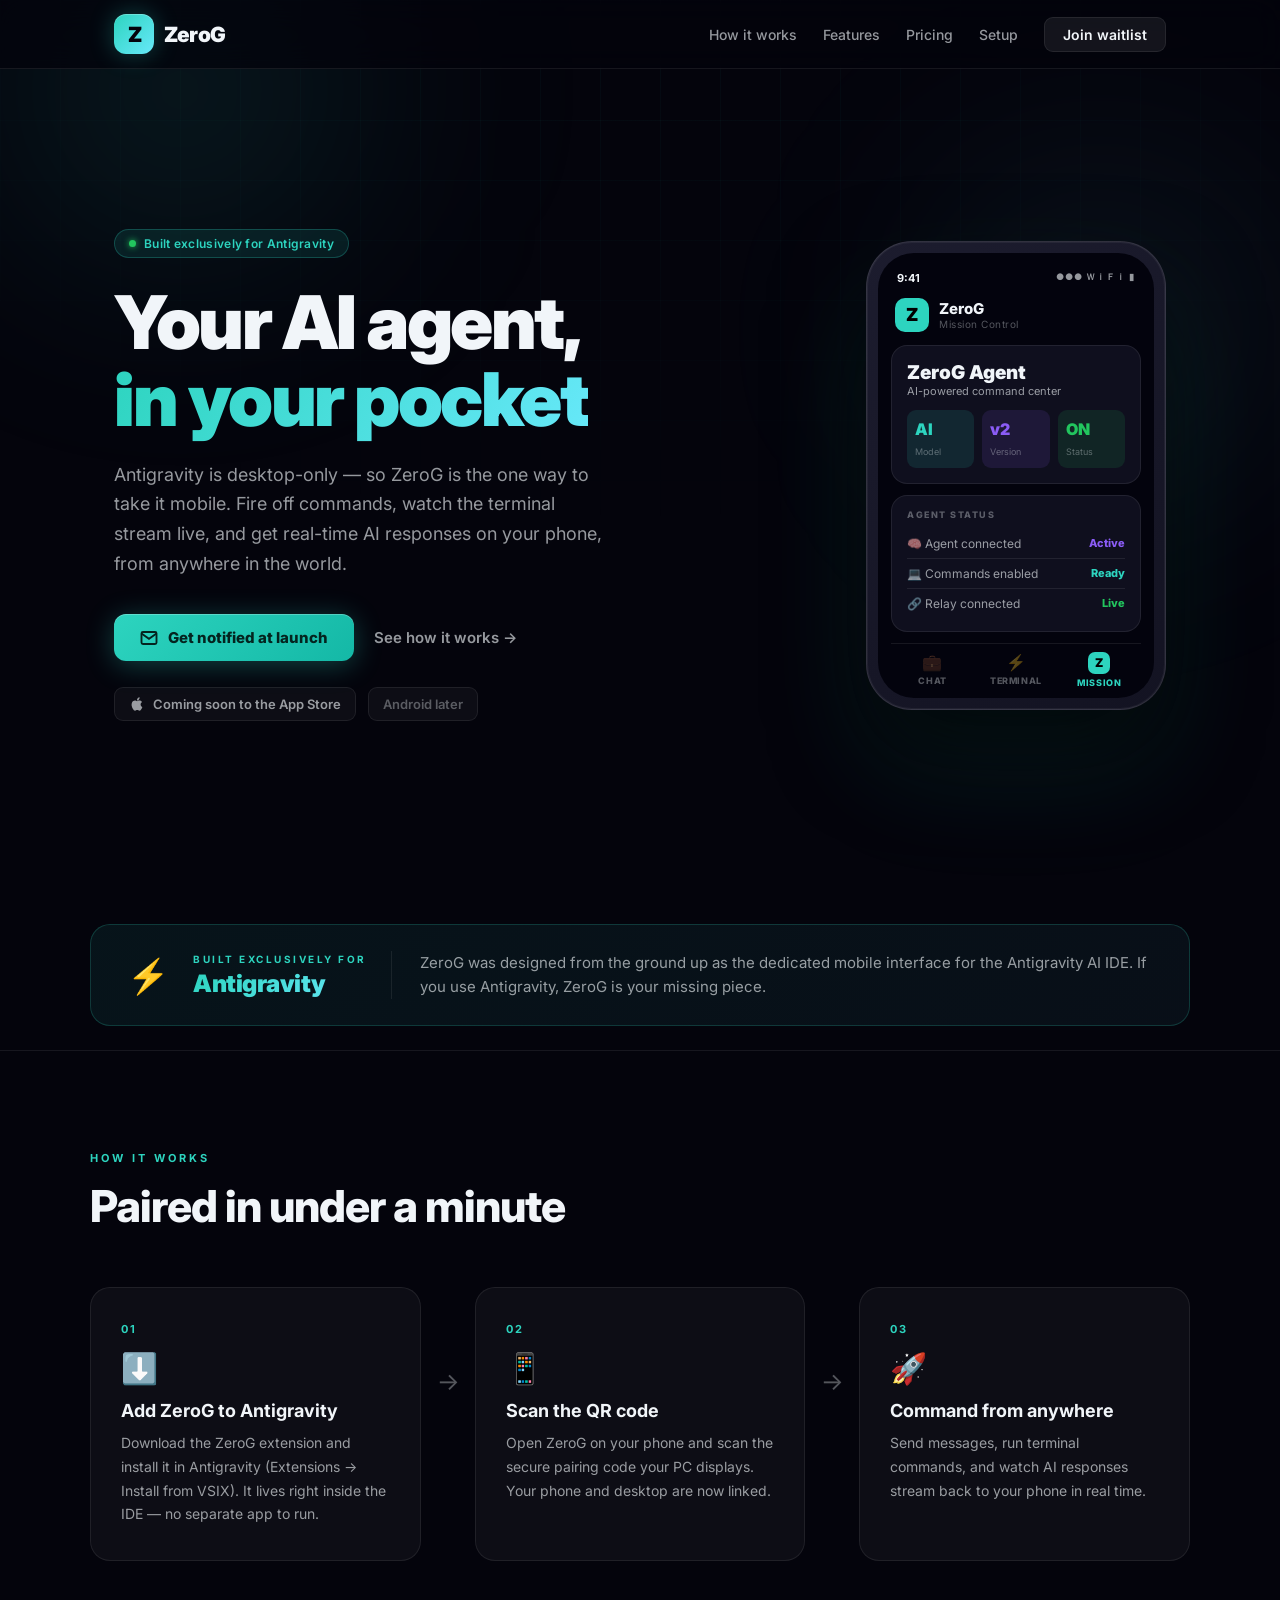
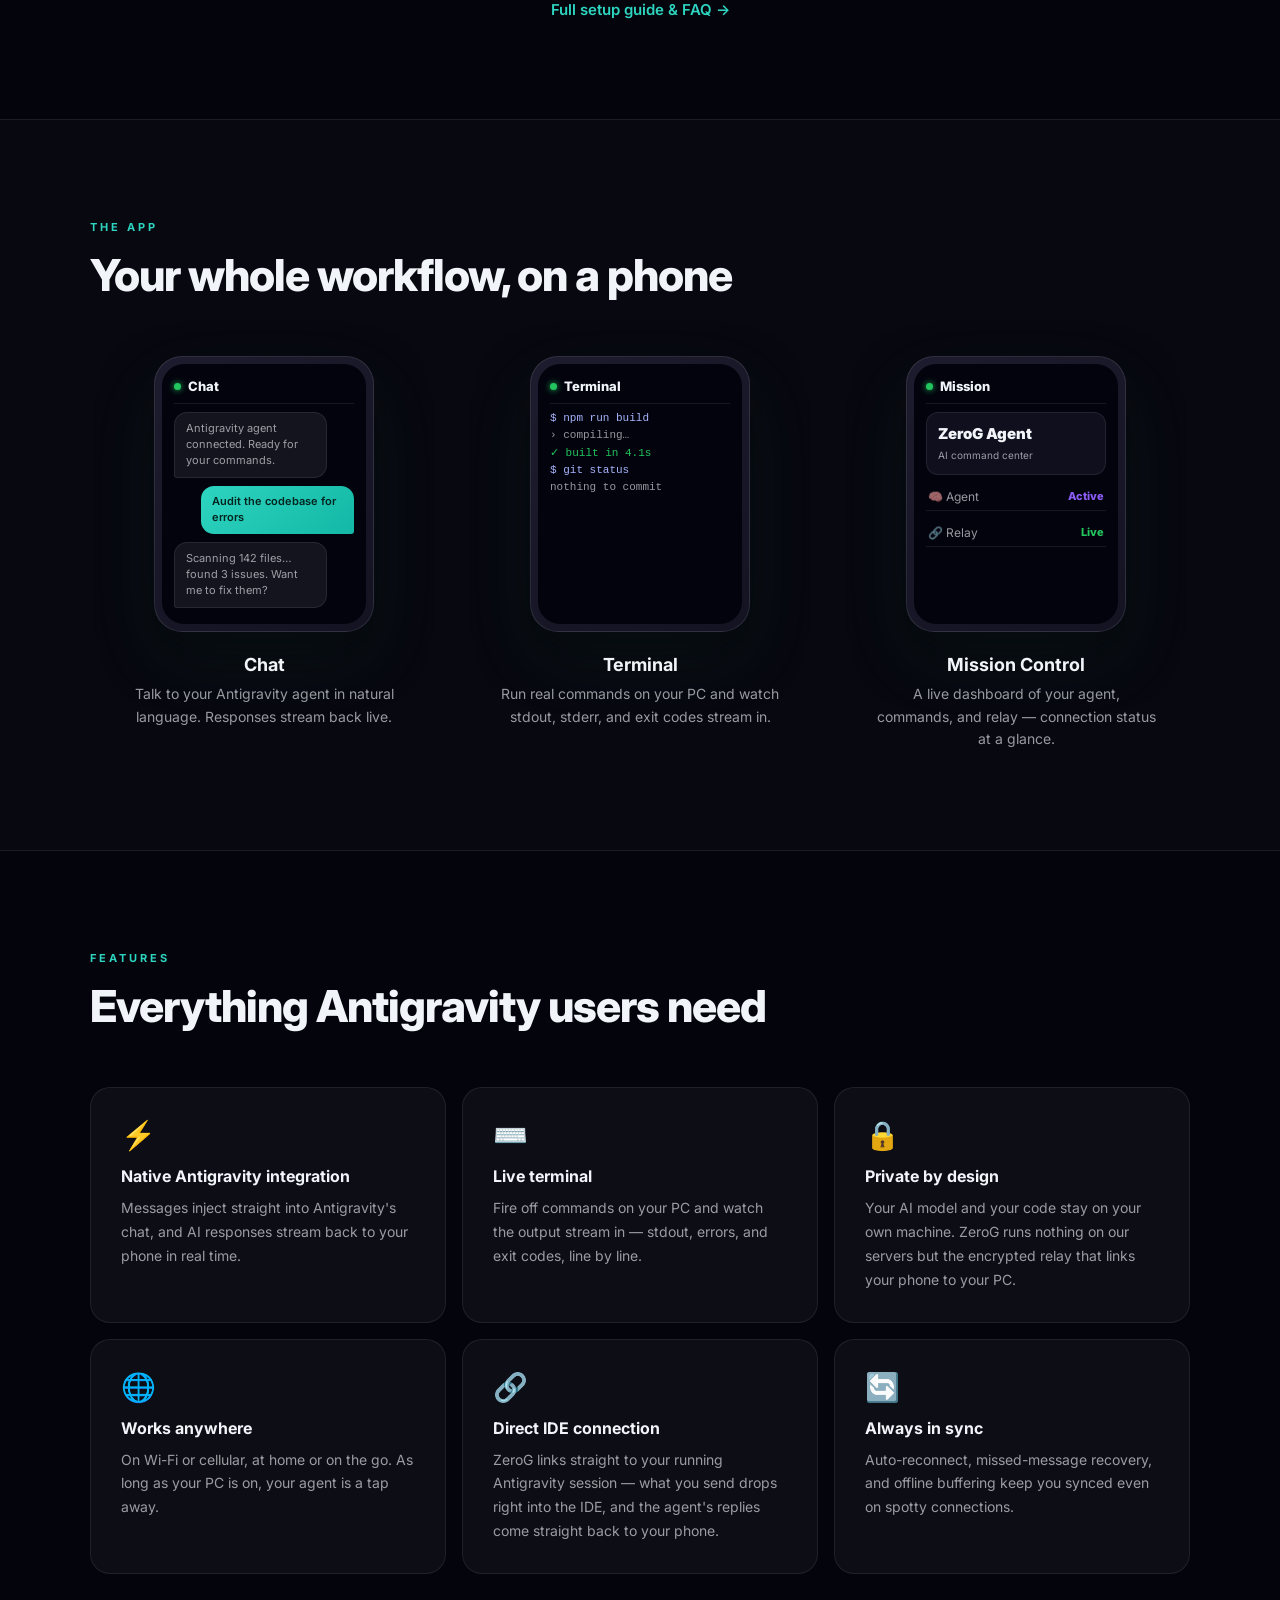
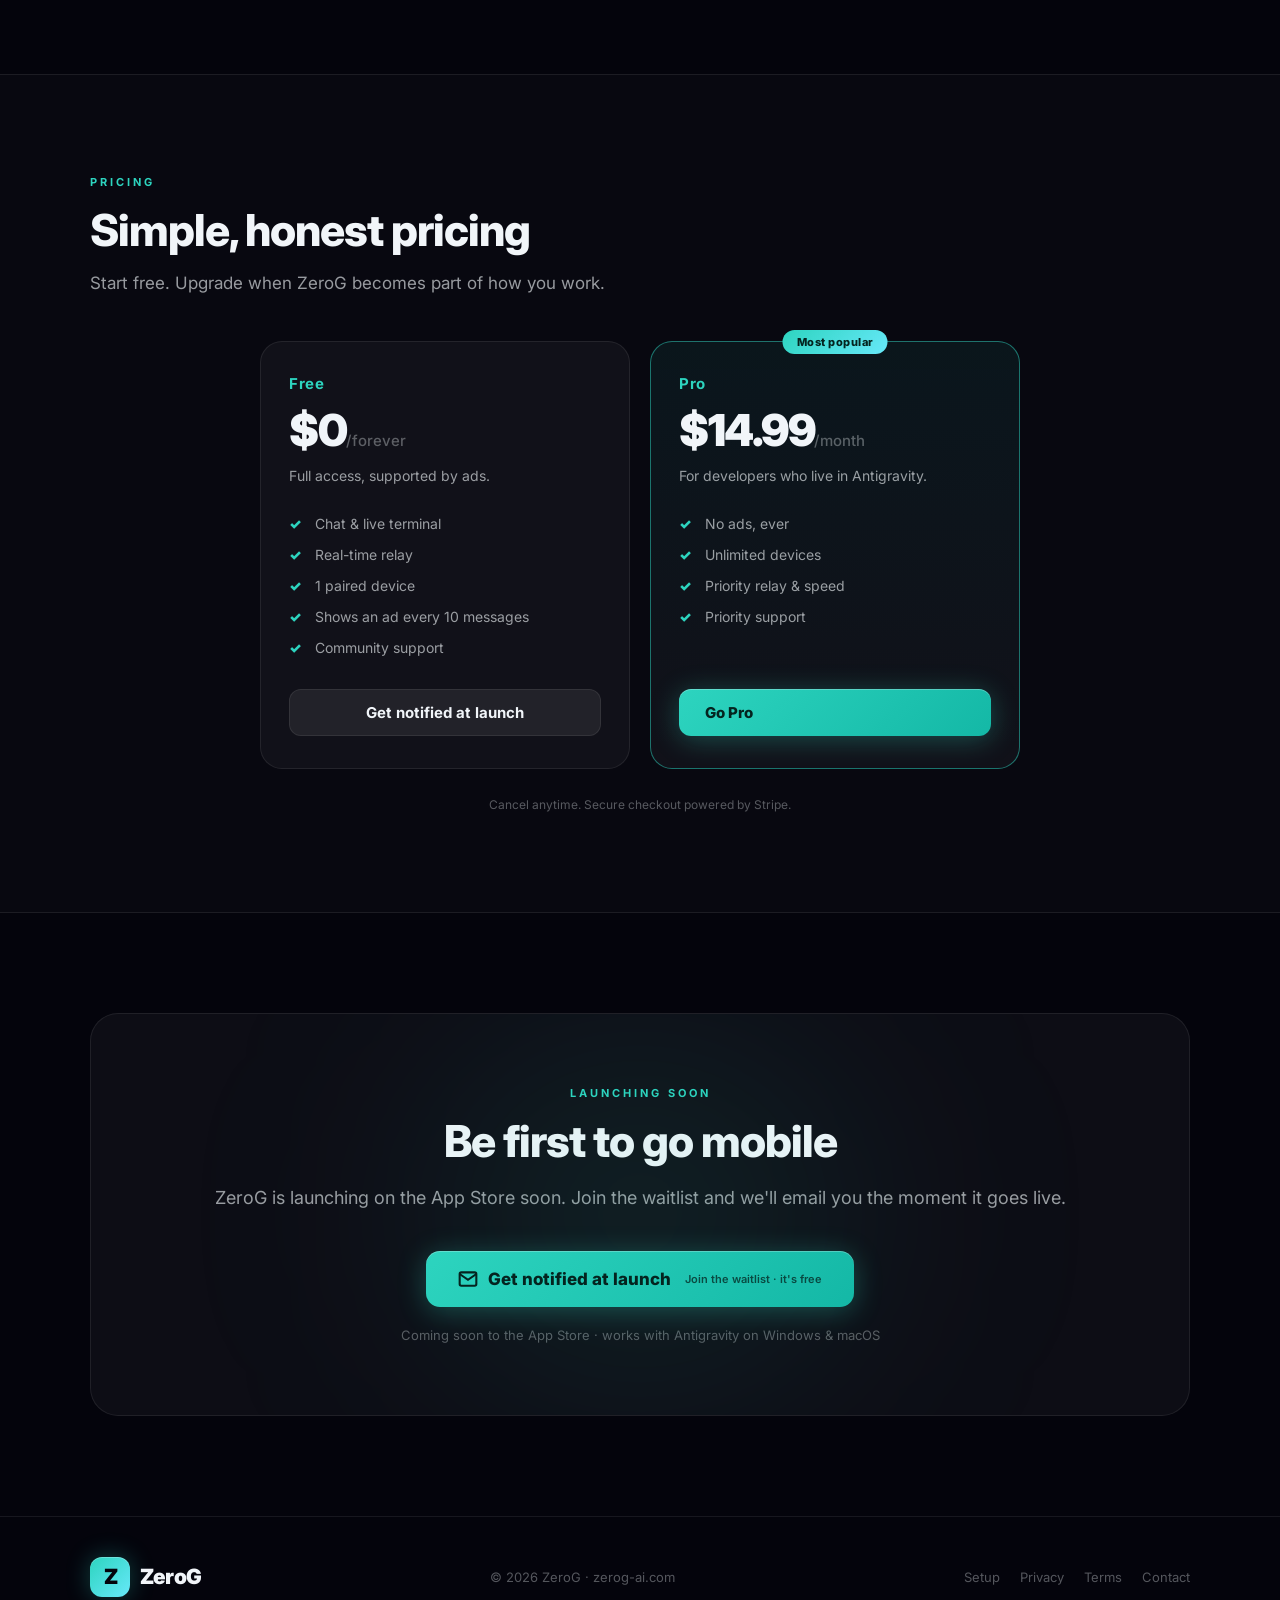
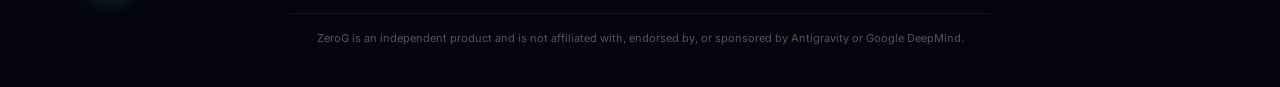
==== commit ab983ead: "Wire Stripe checkout into Go Pro; hold downloads until App Store launch - Go Pro button now links to" ====
--- a/index.html
+++ b/index.html
@@ -198,7 +198,7 @@
         <a href="#features">Features</a>
         <a href="#pricing">Pricing</a>
         <a href="/connect.html">Setup</a>
-        <a href="#download" class="nav-cta">Download</a>
+        <a href="#download" class="nav-cta">Join waitlist</a>
       </div>
     </div>
   </nav>
@@ -225,18 +225,18 @@
         responses on your phone, from anywhere in the world.
       </p>
       <div class="hero-actions">
-        <a href="/ZeroG-for-Antigravity.vsix" class="btn-primary" id="hero-download-btn">
-          <svg width="18" height="18" viewBox="0 0 24 24" fill="none" stroke="currentColor" stroke-width="2.5"><path d="M21 15v4a2 2 0 0 1-2 2H5a2 2 0 0 1-2-2v-4"/><polyline points="7 10 12 15 17 10"/><line x1="12" y1="15" x2="12" y2="3"/></svg>
-          Add to Antigravity
+        <a href="mailto:hello@zerog-ai.com?subject=ZeroG%20Waitlist&body=Please%20notify%20me%20when%20ZeroG%20launches%20on%20the%20App%20Store." class="btn-primary" id="hero-download-btn">
+          <svg width="18" height="18" viewBox="0 0 24 24" fill="none" stroke="currentColor" stroke-width="2.5"><path d="M22 6l-10 7L2 6"/><rect x="2" y="4" width="20" height="16" rx="2"/></svg>
+          Get notified at launch
         </a>
         <a href="#how" class="btn-secondary">See how it works →</a>
       </div>
       <div class="hero-stores">
         <span class="store-badge">
           <svg width="16" height="16" viewBox="0 0 24 24" fill="currentColor"><path d="M18.71 19.5c-.83 1.24-1.71 2.45-3.05 2.47-1.34.03-1.77-.79-3.29-.79-1.53 0-2 .77-3.27.82-1.31.05-2.3-1.32-3.14-2.53C4.25 17 2.94 12.45 4.7 9.39c.87-1.52 2.43-2.48 4.12-2.51 1.28-.02 2.5.87 3.29.87.78 0 2.26-1.07 3.8-.91.65.03 2.47.26 3.64 1.98-.09.06-2.17 1.28-2.15 3.81.03 3.02 2.65 4.03 2.68 4.04-.03.07-.42 1.44-1.38 2.83M13 3.5c.73-.83 1.94-1.46 2.94-1.5.13 1.17-.34 2.35-1.04 3.19-.69.85-1.83 1.51-2.95 1.42-.15-1.15.41-2.35 1.05-3.11z"/></svg>
-          iOS · TestFlight
+          Coming soon to the App Store
         </span>
-        <span class="store-badge muted">Android soon</span>
+        <span class="store-badge muted">Android later</span>
       </div>
     </div>
 
@@ -434,7 +434,7 @@
             <li>Shows an ad every 10 messages</li>
             <li>Community support</li>
           </ul>
-          <a href="/ZeroG-for-Antigravity.vsix" class="btn-outline btn-block">Get started free</a>
+          <a href="mailto:hello@zerog-ai.com?subject=ZeroG%20Waitlist&body=Please%20notify%20me%20when%20ZeroG%20launches%20on%20the%20App%20Store." class="btn-outline btn-block">Get notified at launch</a>
         </div>
 
         <div class="price-card featured">
@@ -448,11 +448,11 @@
             <li>Priority relay &amp; speed</li>
             <li>Priority support</li>
           </ul>
-          <a href="mailto:hello@zerog-ai.com?subject=ZeroG%20Pro" class="btn-primary btn-block" data-stripe="pro">Go Pro</a>
-        </div>
-
-      </div>
-      <p class="pricing-note">Pro link is a placeholder — drop in your Stripe payment link to go live.</p>
+          <a href="https://buy.stripe.com/6oUaEX91K4NL3jH4cSaEE01" class="btn-primary btn-block" data-stripe="pro">Go Pro</a>
+        </div>
+
+      </div>
+      <p class="pricing-note">Cancel anytime. Secure checkout powered by Stripe.</p>
     </div>
   </section>
 
@@ -461,17 +461,17 @@
     <div class="container">
       <div class="download-card">
         <div class="glow glow-3"></div>
-        <div class="section-label">GET STARTED</div>
-        <h2 class="section-title">Ready to go mobile?</h2>
-        <p class="download-sub">Install the extension in Antigravity, scan the code, and command your agent from anywhere.</p>
+        <div class="section-label">LAUNCHING SOON</div>
+        <h2 class="section-title">Be first to go mobile</h2>
+        <p class="download-sub">ZeroG is launching on the App Store soon. Join the waitlist and we'll email you the moment it goes live.</p>
         <div class="download-actions">
-          <a href="/ZeroG-for-Antigravity.vsix" class="btn-primary btn-lg" id="main-download-btn">
-            <svg width="20" height="20" viewBox="0 0 24 24" fill="none" stroke="currentColor" stroke-width="2.5"><path d="M21 15v4a2 2 0 0 1-2 2H5a2 2 0 0 1-2-2v-4"/><polyline points="7 10 12 15 17 10"/><line x1="12" y1="15" x2="12" y2="3"/></svg>
-            Add ZeroG to Antigravity
-            <span class="btn-sub">Free · Antigravity extension</span>
+          <a href="mailto:hello@zerog-ai.com?subject=ZeroG%20Waitlist&body=Please%20notify%20me%20when%20ZeroG%20launches%20on%20the%20App%20Store." class="btn-primary btn-lg" id="main-download-btn">
+            <svg width="20" height="20" viewBox="0 0 24 24" fill="none" stroke="currentColor" stroke-width="2.5"><path d="M22 6l-10 7L2 6"/><rect x="2" y="4" width="20" height="16" rx="2"/></svg>
+            Get notified at launch
+            <span class="btn-sub">Join the waitlist · it's free</span>
           </a>
         </div>
-        <p class="download-note">Works in Antigravity on Windows &amp; macOS · iOS app via TestFlight</p>
+        <p class="download-note">Coming soon to the App Store · works with Antigravity on Windows &amp; macOS</p>
       </div>
     </div>
   </section>
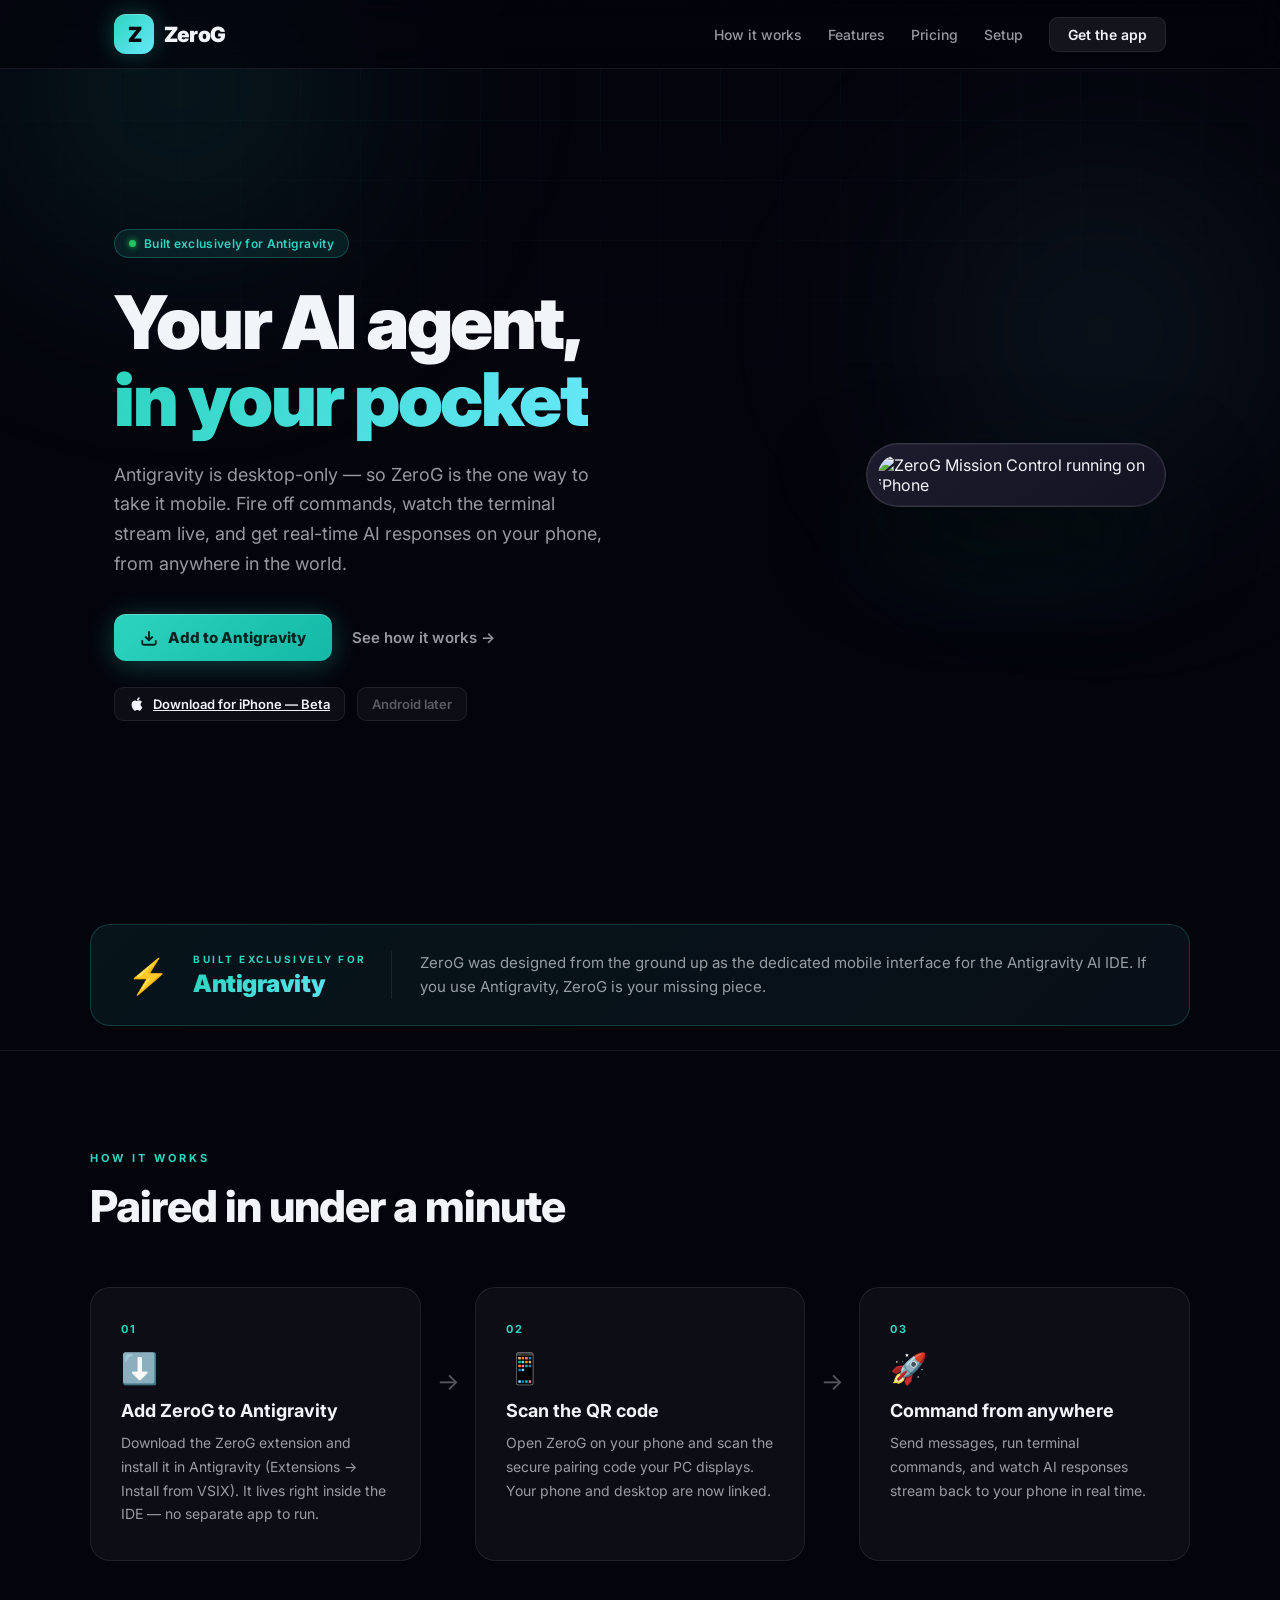
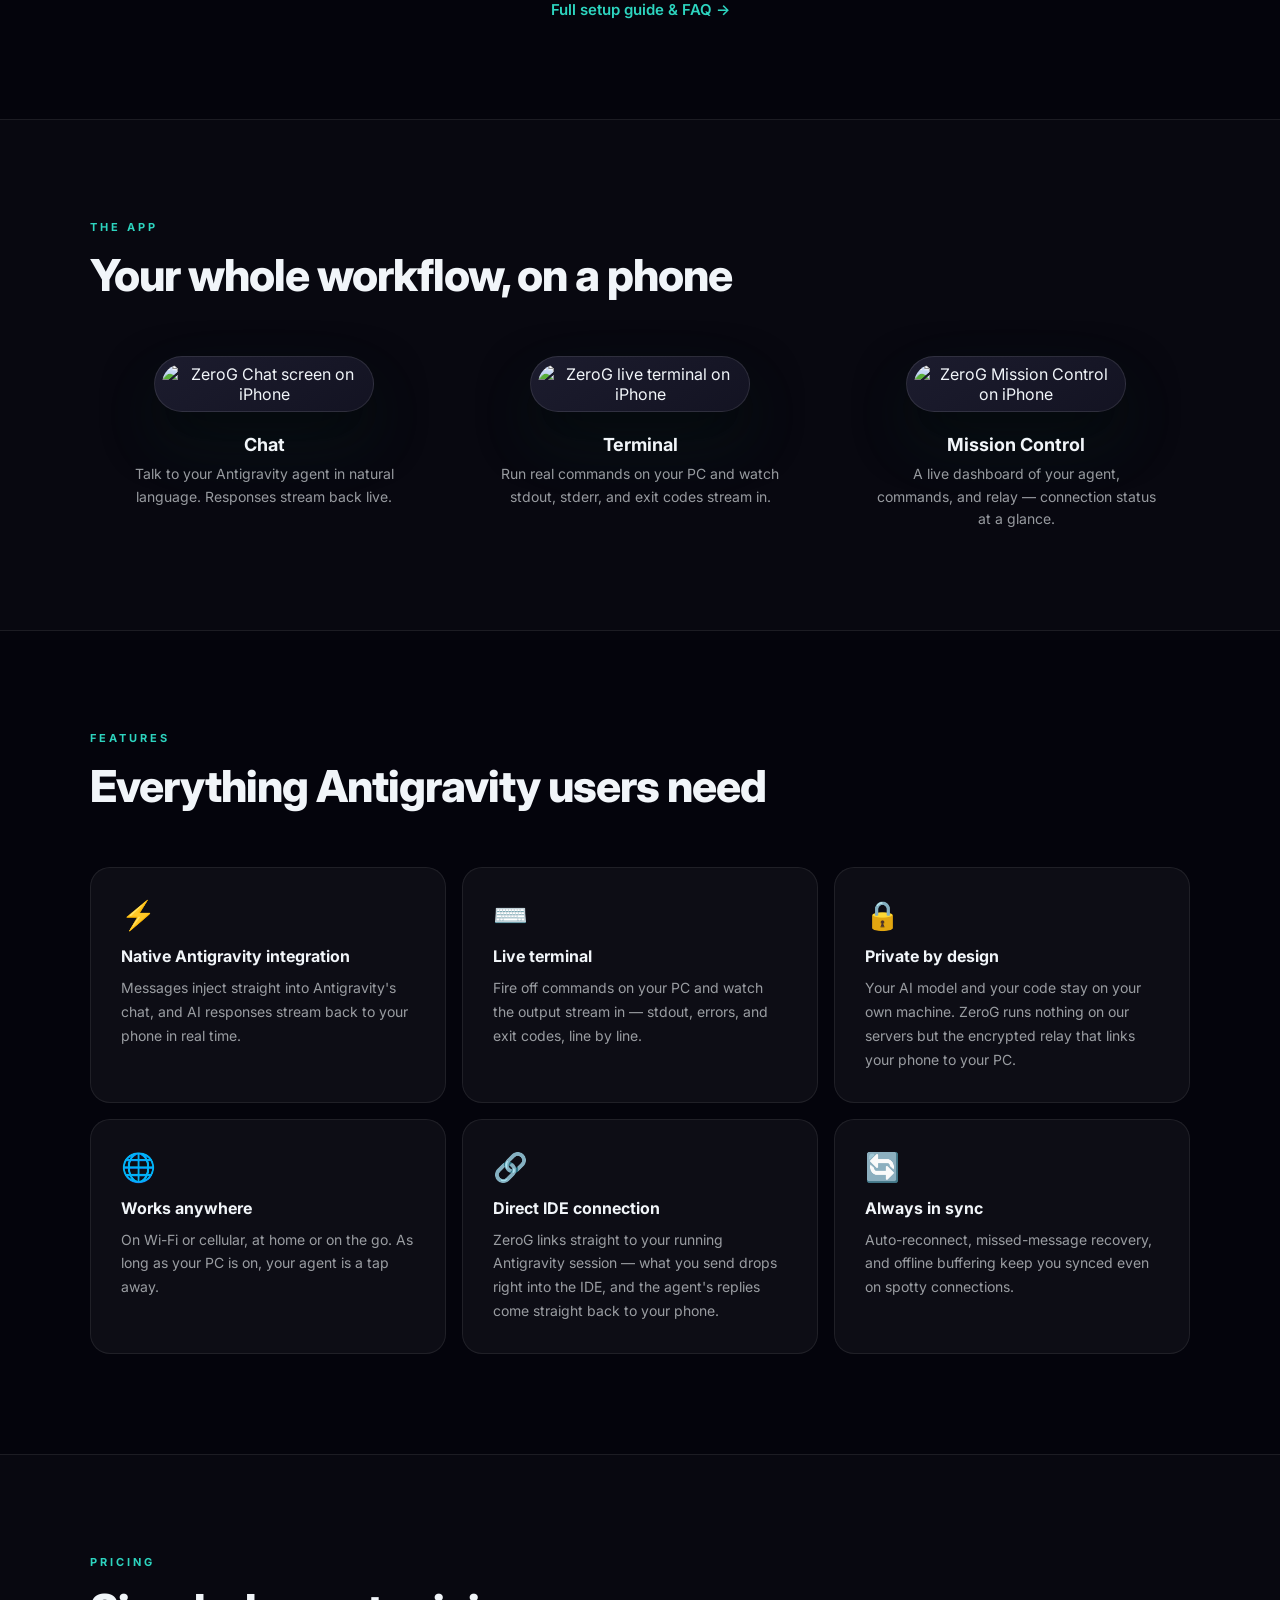
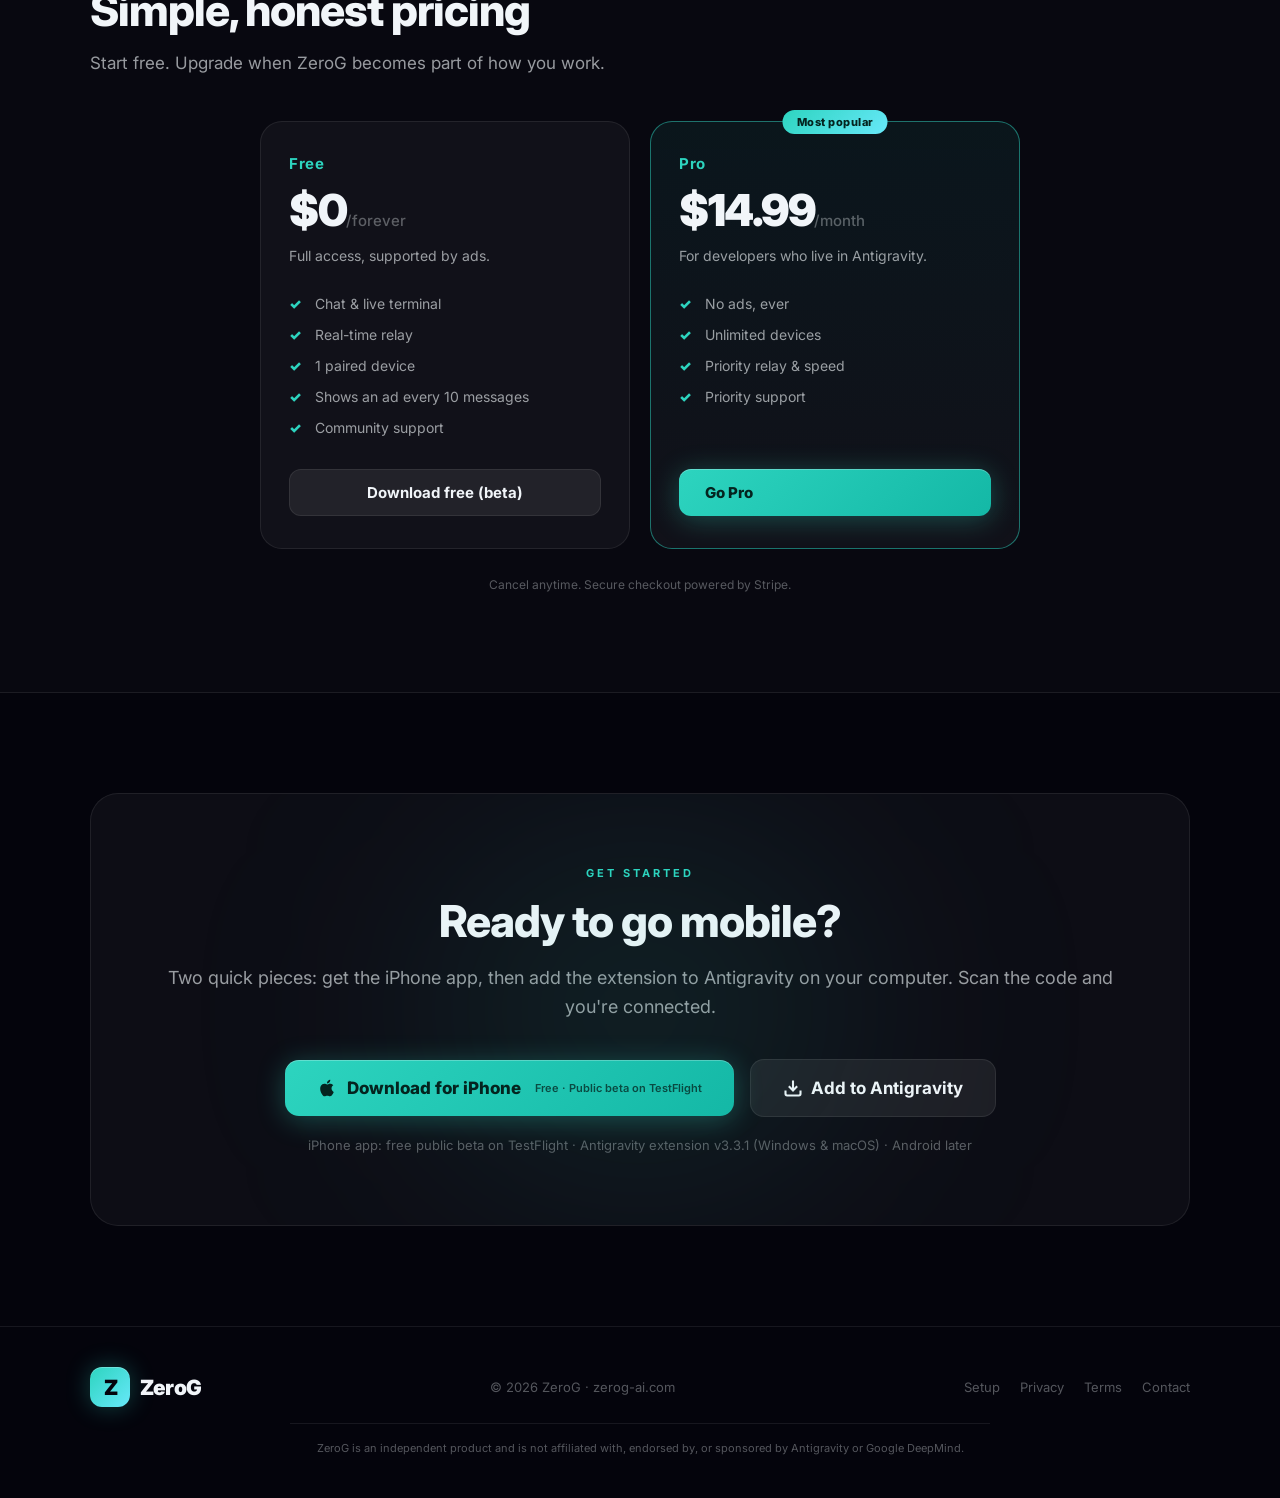
==== commit cbc9c34b: "SEO + social: add robots.txt, sitemap.xml, og-image + structured data - robots.txt: welcome search +" ====
--- a/index.html
+++ b/index.html
@@ -58,6 +58,10 @@
 .btn-lg { font-size: 17px; padding: 18px 32px; border-radius: 14px; }
 .btn-sub { font-size: 11px; font-weight: 600; opacity: 0.75; margin-left: 4px; }
 .hero-phone { flex-shrink: 0; width: 300px; }
+.phone-shot { display: block; width: 100%; border-radius: 36px; }
+.mini-shot { display: block; width: 100%; border-radius: 22px; }
+.store-badge.live { color: var(--text); cursor: pointer; transition: border-color 0.2s, background 0.2s; }
+.store-badge.live:hover { border-color: var(--accent); background: rgba(45,212,191,0.08); }
 .phone-frame { background: linear-gradient(145deg, #1c1c2e, #131322); border-radius: 46px; padding: 11px; border: 1px solid rgba(255,255,255,0.12); box-shadow: 0 40px 90px rgba(0,0,0,0.65), 0 0 0 1px rgba(255,255,255,0.05) inset, 0 60px 120px rgba(45,212,191,0.12); }
 .phone-app { background: #03030d; border-radius: 36px; padding: 14px 13px 10px; overflow: hidden; display: flex; flex-direction: column; gap: 11px; }
 .app-statusbar { display: flex; justify-content: space-between; align-items: center; font-size: 11px; font-weight: 700; color: var(--text); padding: 4px 6px 0; }
@@ -183,6 +187,67 @@
   .built-for-desc { border-left: none; padding-left: 0; }
 }
   </style>
+  <!-- Cloudflare Web Analytics --><script defer src="https://static.cloudflareinsights.com/beacon.min.js" data-cf-beacon='{"token": "cb9efad6dc3a477e81ec0faf9c66489c"}'></script><!-- End Cloudflare Web Analytics -->
+
+  <!-- Social share image (fixes bare links on X / LinkedIn / forums) -->
+  <meta property="og:image" content="https://zerog-ai.com/assets/og-image.png">
+  <meta property="og:image:width" content="1200">
+  <meta property="og:image:height" content="630">
+  <meta property="og:url" content="https://zerog-ai.com/">
+  <meta property="og:type" content="website">
+  <meta name="twitter:card" content="summary_large_image">
+  <meta name="twitter:title" content="ZeroG — Your Antigravity Agent, In Your Pocket">
+  <meta name="twitter:description" content="The mobile companion for Google Antigravity. Pair by QR, command your AI agent, get live responses — over Wi-Fi or 5G, anywhere.">
+  <meta name="twitter:image" content="https://zerog-ai.com/assets/og-image.png">
+
+  <!-- Structured data: SoftwareApplication -->
+  <script type="application/ld+json">
+  {
+    "@context": "https://schema.org",
+    "@type": "SoftwareApplication",
+    "name": "ZeroG",
+    "applicationCategory": "DeveloperApplication",
+    "operatingSystem": "iOS",
+    "description": "ZeroG is the mobile companion for the Google Antigravity AI IDE. Pair your phone by QR code, send commands and run terminal commands, and watch your AI agent's responses stream live — over Wi-Fi or 5G, from anywhere.",
+    "url": "https://zerog-ai.com/",
+    "image": "https://zerog-ai.com/assets/og-image.png",
+    "offers": [
+      { "@type": "Offer", "name": "Free", "price": "0", "priceCurrency": "USD", "description": "Full access, ad-supported. 1 paired device." },
+      { "@type": "Offer", "name": "Pro", "price": "14.99", "priceCurrency": "USD", "description": "No ads, unlimited devices, priority relay & support." }
+    ],
+    "publisher": { "@type": "Organization", "name": "ZeroG" }
+  }
+  </script>
+
+  <!-- Structured data: Organization -->
+  <script type="application/ld+json">
+  {
+    "@context": "https://schema.org",
+    "@type": "Organization",
+    "name": "ZeroG",
+    "url": "https://zerog-ai.com/",
+    "logo": "https://zerog-ai.com/assets/og-image.png",
+    "sameAs": [
+      "https://x.com/JackB454768"
+    ]
+  }
+  </script>
+
+  <!-- Structured data: FAQPage (mirrors the FAQ on /connect) -->
+  <script type="application/ld+json">
+  {
+    "@context": "https://schema.org",
+    "@type": "FAQPage",
+    "mainEntity": [
+      {"@type":"Question","name":"Do I need Antigravity to use ZeroG?","acceptedAnswer":{"@type":"Answer","text":"Yes. ZeroG is the mobile companion for the Antigravity AI IDE — it connects directly to your running Antigravity session. Antigravity is desktop-only, and ZeroG is the way to use it from your phone."}},
+      {"@type":"Question","name":"Is my data private?","acceptedAnswer":{"@type":"Answer","text":"Your AI model and your code stay on your own machine. ZeroG runs nothing on our servers except the encrypted relay that passes messages between your phone and your PC. Your code is never stored or processed on a third-party AI service."}},
+      {"@type":"Question","name":"How do I connect ZeroG to Antigravity?","acceptedAnswer":{"@type":"Answer","text":"Install the ZeroG app on your iPhone, add the ZeroG extension to Antigravity (Install from VSIX), generate a secure connection QR code in Antigravity, and scan it from the app under Settings → Pair new device."}},
+      {"@type":"Question","name":"Does ZeroG work over cellular / 5G?","acceptedAnswer":{"@type":"Answer","text":"Yes. As long as your computer is on with Antigravity running, you can connect from anywhere on Wi-Fi or cellular."}},
+      {"@type":"Question","name":"Which phones are supported?","acceptedAnswer":{"@type":"Answer","text":"iOS is available now as a free public beta on TestFlight. Android is coming soon."}},
+      {"@type":"Question","name":"How much does ZeroG cost?","acceptedAnswer":{"@type":"Answer","text":"ZeroG is free forever with ads (1 paired device). ZeroG Pro is $14.99/month for no ads, unlimited devices, and priority relay and support."}}
+    ]
+  }
+  </script>
 </head>
 <body>
 
@@ -198,7 +263,7 @@
         <a href="#features">Features</a>
         <a href="#pricing">Pricing</a>
         <a href="/connect.html">Setup</a>
-        <a href="#download" class="nav-cta">Join waitlist</a>
+        <a href="#download" class="nav-cta">Get the app</a>
       </div>
     </div>
   </nav>
@@ -225,57 +290,25 @@
         responses on your phone, from anywhere in the world.
       </p>
       <div class="hero-actions">
-        <a href="mailto:hello@zerog-ai.com?subject=ZeroG%20Waitlist&body=Please%20notify%20me%20when%20ZeroG%20launches%20on%20the%20App%20Store." class="btn-primary" id="hero-download-btn">
-          <svg width="18" height="18" viewBox="0 0 24 24" fill="none" stroke="currentColor" stroke-width="2.5"><path d="M22 6l-10 7L2 6"/><rect x="2" y="4" width="20" height="16" rx="2"/></svg>
-          Get notified at launch
+        <a href="/ZeroG-for-Antigravity-3.3.1.vsix" class="btn-primary" id="hero-download-btn">
+          <svg width="18" height="18" viewBox="0 0 24 24" fill="none" stroke="currentColor" stroke-width="2.5"><path d="M21 15v4a2 2 0 0 1-2 2H5a2 2 0 0 1-2-2v-4"/><polyline points="7 10 12 15 17 10"/><line x1="12" y1="15" x2="12" y2="3"/></svg>
+          Add to Antigravity
         </a>
         <a href="#how" class="btn-secondary">See how it works →</a>
       </div>
       <div class="hero-stores">
-        <span class="store-badge">
+        <a href="https://testflight.apple.com/join/s458PUSn" class="store-badge live" target="_blank" rel="noopener">
           <svg width="16" height="16" viewBox="0 0 24 24" fill="currentColor"><path d="M18.71 19.5c-.83 1.24-1.71 2.45-3.05 2.47-1.34.03-1.77-.79-3.29-.79-1.53 0-2 .77-3.27.82-1.31.05-2.3-1.32-3.14-2.53C4.25 17 2.94 12.45 4.7 9.39c.87-1.52 2.43-2.48 4.12-2.51 1.28-.02 2.5.87 3.29.87.78 0 2.26-1.07 3.8-.91.65.03 2.47.26 3.64 1.98-.09.06-2.17 1.28-2.15 3.81.03 3.02 2.65 4.03 2.68 4.04-.03.07-.42 1.44-1.38 2.83M13 3.5c.73-.83 1.94-1.46 2.94-1.5.13 1.17-.34 2.35-1.04 3.19-.69.85-1.83 1.51-2.95 1.42-.15-1.15.41-2.35 1.05-3.11z"/></svg>
-          Coming soon to the App Store
-        </span>
+          Download for iPhone — Beta
+        </a>
         <span class="store-badge muted">Android later</span>
       </div>
     </div>
 
-    <!-- REAL APP MOCKUP — ZeroG Mission Control -->
+    <!-- REAL APP SCREENSHOT — ZeroG Mission Control -->
     <div class="hero-phone">
       <div class="phone-frame">
-        <div class="phone-app">
-          <div class="app-statusbar">
-            <span>9:41</span>
-            <span class="sb-icons">●●● ＷｉＦｉ ▮</span>
-          </div>
-          <div class="app-header">
-            <div class="app-logo">Z</div>
-            <div>
-              <div class="app-title">ZeroG</div>
-              <div class="app-subtitle">Mission Control</div>
-            </div>
-          </div>
-          <div class="app-hero-card">
-            <div class="ahc-title">ZeroG Agent</div>
-            <div class="ahc-sub">AI-powered command center</div>
-            <div class="ahc-stats">
-              <div class="stat stat-teal"><b>AI</b><span>Model</span></div>
-              <div class="stat stat-violet"><b>v2</b><span>Version</span></div>
-              <div class="stat stat-green"><b>ON</b><span>Status</span></div>
-            </div>
-          </div>
-          <div class="app-card">
-            <div class="app-card-label">AGENT STATUS</div>
-            <div class="status-row"><span>🧠 Agent connected</span><b class="t-violet">Active</b></div>
-            <div class="status-row"><span>💻 Commands enabled</span><b class="t-teal">Ready</b></div>
-            <div class="status-row no-border"><span>🔗 Relay connected</span><b class="t-green">Live</b></div>
-          </div>
-          <div class="app-tabs">
-            <div class="tab"><span>💼</span>CHAT</div>
-            <div class="tab"><span>⚡</span>TERMINAL</div>
-            <div class="tab active"><span class="tab-z">Z</span>MISSION</div>
-          </div>
-        </div>
+        <img src="/assets/screen-mission.png" alt="ZeroG Mission Control running on iPhone" class="phone-shot" />
       </div>
     </div>
   </section>
@@ -336,12 +369,7 @@
 
         <div class="showcase-item">
           <div class="mini-phone">
-            <div class="mp-screen">
-              <div class="mp-header"><span class="mp-dot"></span>Chat</div>
-              <div class="mp-bubble agent">Antigravity agent connected. Ready for your commands.</div>
-              <div class="mp-bubble user">Audit the codebase for errors</div>
-              <div class="mp-bubble agent">Scanning 142 files… found 3 issues. Want me to fix them?</div>
-            </div>
+            <img src="/assets/screen-chat.png" alt="ZeroG Chat screen on iPhone" class="mini-shot" />
           </div>
           <h3>Chat</h3>
           <p>Talk to your Antigravity agent in natural language. Responses stream back live.</p>
@@ -349,10 +377,7 @@
 
         <div class="showcase-item">
           <div class="mini-phone">
-            <div class="mp-screen">
-              <div class="mp-header"><span class="mp-dot"></span>Terminal</div>
-              <div class="mp-term"><span class="tl cmd">$ npm run build</span><span class="tl out">› compiling…</span><span class="tl ok">✓ built in 4.1s</span><span class="tl cmd">$ git status</span><span class="tl out">nothing to commit</span></div>
-            </div>
+            <img src="/assets/screen-terminal.png" alt="ZeroG live terminal on iPhone" class="mini-shot" />
           </div>
           <h3>Terminal</h3>
           <p>Run real commands on your PC and watch stdout, stderr, and exit codes stream in.</p>
@@ -360,12 +385,7 @@
 
         <div class="showcase-item">
           <div class="mini-phone">
-            <div class="mp-screen">
-              <div class="mp-header"><span class="mp-dot"></span>Mission</div>
-              <div class="mp-hero"><b>ZeroG Agent</b><span>AI command center</span></div>
-              <div class="mp-row"><span>🧠 Agent</span><b class="t-violet">Active</b></div>
-              <div class="mp-row"><span>🔗 Relay</span><b class="t-green">Live</b></div>
-            </div>
+            <img src="/assets/screen-mission.png" alt="ZeroG Mission Control on iPhone" class="mini-shot" />
           </div>
           <h3>Mission Control</h3>
           <p>A live dashboard of your agent, commands, and relay — connection status at a glance.</p>
@@ -434,7 +454,7 @@
             <li>Shows an ad every 10 messages</li>
             <li>Community support</li>
           </ul>
-          <a href="mailto:hello@zerog-ai.com?subject=ZeroG%20Waitlist&body=Please%20notify%20me%20when%20ZeroG%20launches%20on%20the%20App%20Store." class="btn-outline btn-block">Get notified at launch</a>
+          <a href="https://testflight.apple.com/join/s458PUSn" target="_blank" rel="noopener" class="btn-outline btn-block">Download free (beta)</a>
         </div>
 
         <div class="price-card featured">
@@ -461,17 +481,21 @@
     <div class="container">
       <div class="download-card">
         <div class="glow glow-3"></div>
-        <div class="section-label">LAUNCHING SOON</div>
-        <h2 class="section-title">Be first to go mobile</h2>
-        <p class="download-sub">ZeroG is launching on the App Store soon. Join the waitlist and we'll email you the moment it goes live.</p>
+        <div class="section-label">GET STARTED</div>
+        <h2 class="section-title">Ready to go mobile?</h2>
+        <p class="download-sub">Two quick pieces: get the iPhone app, then add the extension to Antigravity on your computer. Scan the code and you're connected.</p>
         <div class="download-actions">
-          <a href="mailto:hello@zerog-ai.com?subject=ZeroG%20Waitlist&body=Please%20notify%20me%20when%20ZeroG%20launches%20on%20the%20App%20Store." class="btn-primary btn-lg" id="main-download-btn">
-            <svg width="20" height="20" viewBox="0 0 24 24" fill="none" stroke="currentColor" stroke-width="2.5"><path d="M22 6l-10 7L2 6"/><rect x="2" y="4" width="20" height="16" rx="2"/></svg>
-            Get notified at launch
-            <span class="btn-sub">Join the waitlist · it's free</span>
+          <a href="https://testflight.apple.com/join/s458PUSn" target="_blank" rel="noopener" class="btn-primary btn-lg" id="ios-download-btn">
+            <svg width="20" height="20" viewBox="0 0 24 24" fill="currentColor"><path d="M18.71 19.5c-.83 1.24-1.71 2.45-3.05 2.47-1.34.03-1.77-.79-3.29-.79-1.53 0-2 .77-3.27.82-1.31.05-2.3-1.32-3.14-2.53C4.25 17 2.94 12.45 4.7 9.39c.87-1.52 2.43-2.48 4.12-2.51 1.28-.02 2.5.87 3.29.87.78 0 2.26-1.07 3.8-.91.65.03 2.47.26 3.64 1.98-.09.06-2.17 1.28-2.15 3.81.03 3.02 2.65 4.03 2.68 4.04-.03.07-.42 1.44-1.38 2.83M13 3.5c.73-.83 1.94-1.46 2.94-1.5.13 1.17-.34 2.35-1.04 3.19-.69.85-1.83 1.51-2.95 1.42-.15-1.15.41-2.35 1.05-3.11z"/></svg>
+            Download for iPhone
+            <span class="btn-sub">Free · Public beta on TestFlight</span>
           </a>
-        </div>
-        <p class="download-note">Coming soon to the App Store · works with Antigravity on Windows &amp; macOS</p>
+          <a href="/ZeroG-for-Antigravity-3.3.1.vsix" class="btn-outline btn-lg" id="main-download-btn">
+            <svg width="20" height="20" viewBox="0 0 24 24" fill="none" stroke="currentColor" stroke-width="2.5"><path d="M21 15v4a2 2 0 0 1-2 2H5a2 2 0 0 1-2-2v-4"/><polyline points="7 10 12 15 17 10"/><line x1="12" y1="15" x2="12" y2="3"/></svg>
+            Add to Antigravity
+          </a>
+        </div>
+        <p class="download-note">iPhone app: free public beta on TestFlight · Antigravity extension v3.3.1 (Windows &amp; macOS) · Android later</p>
       </div>
     </div>
   </section>
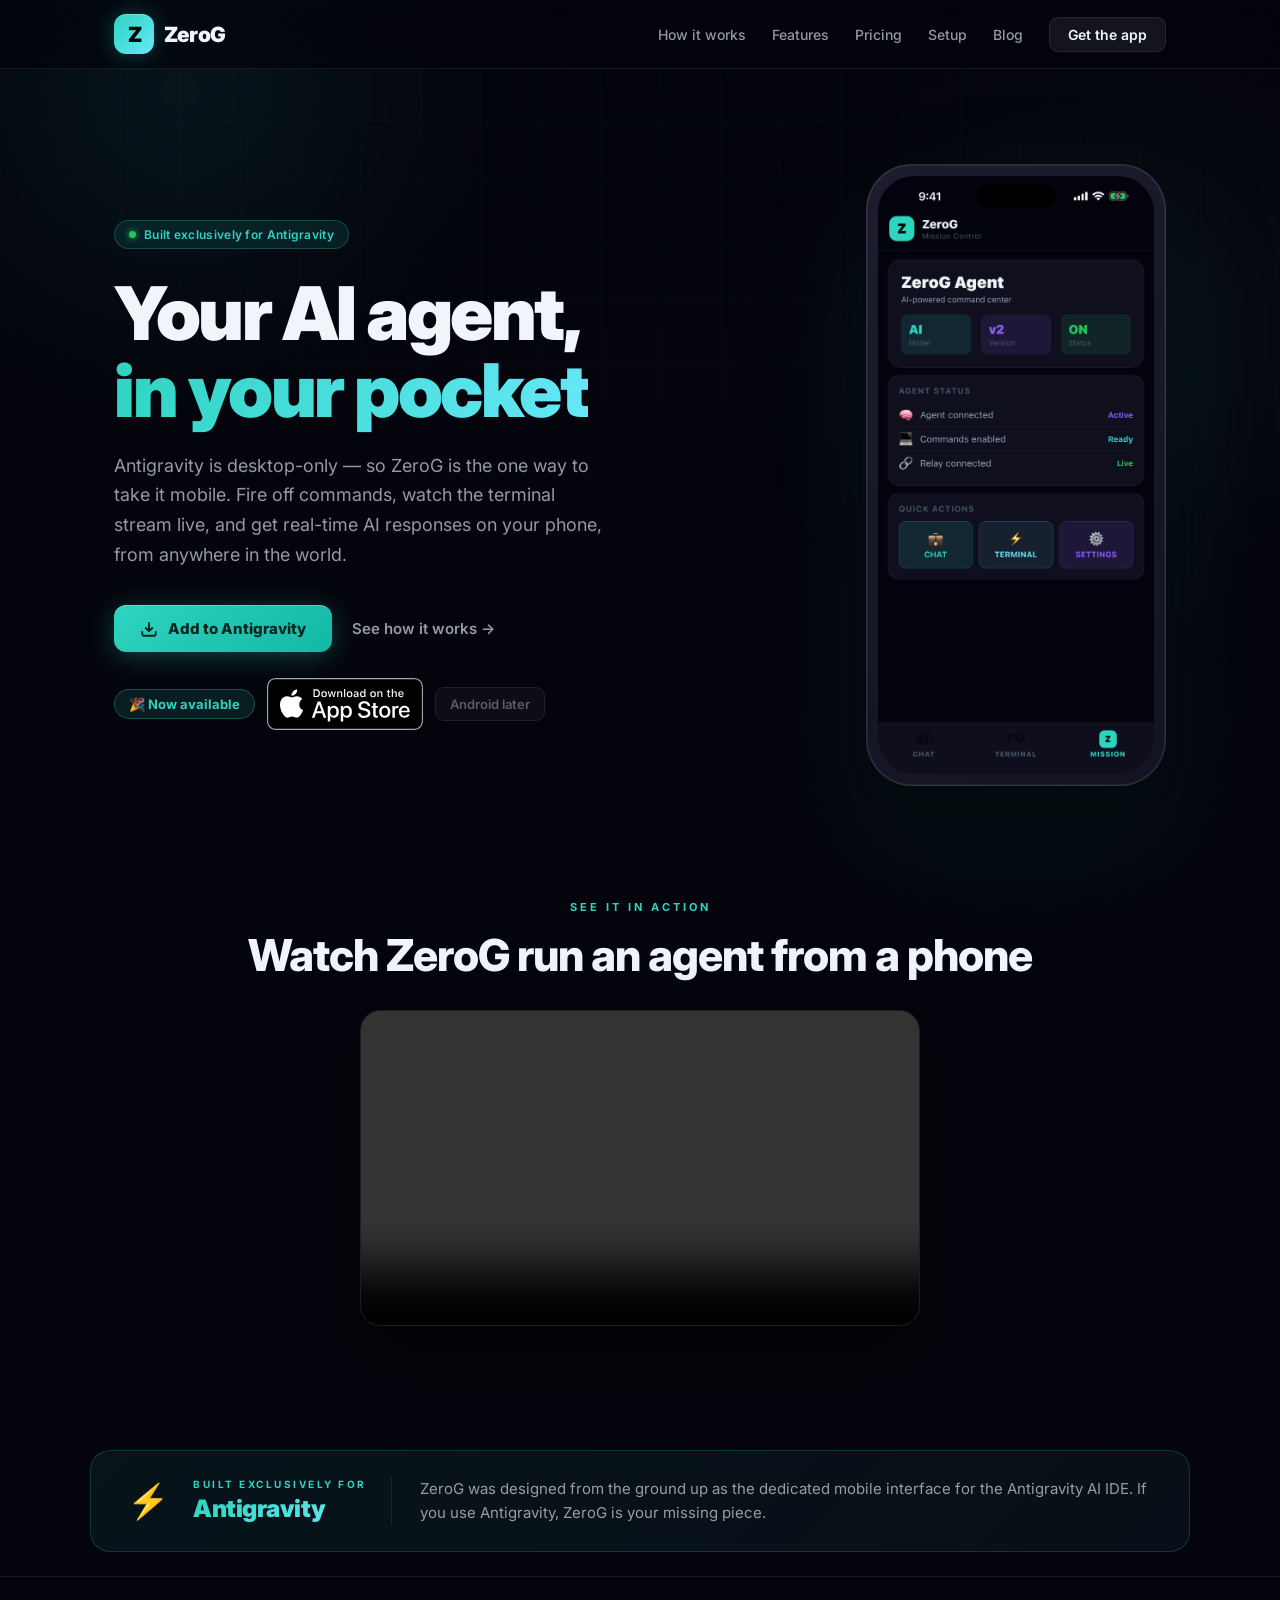
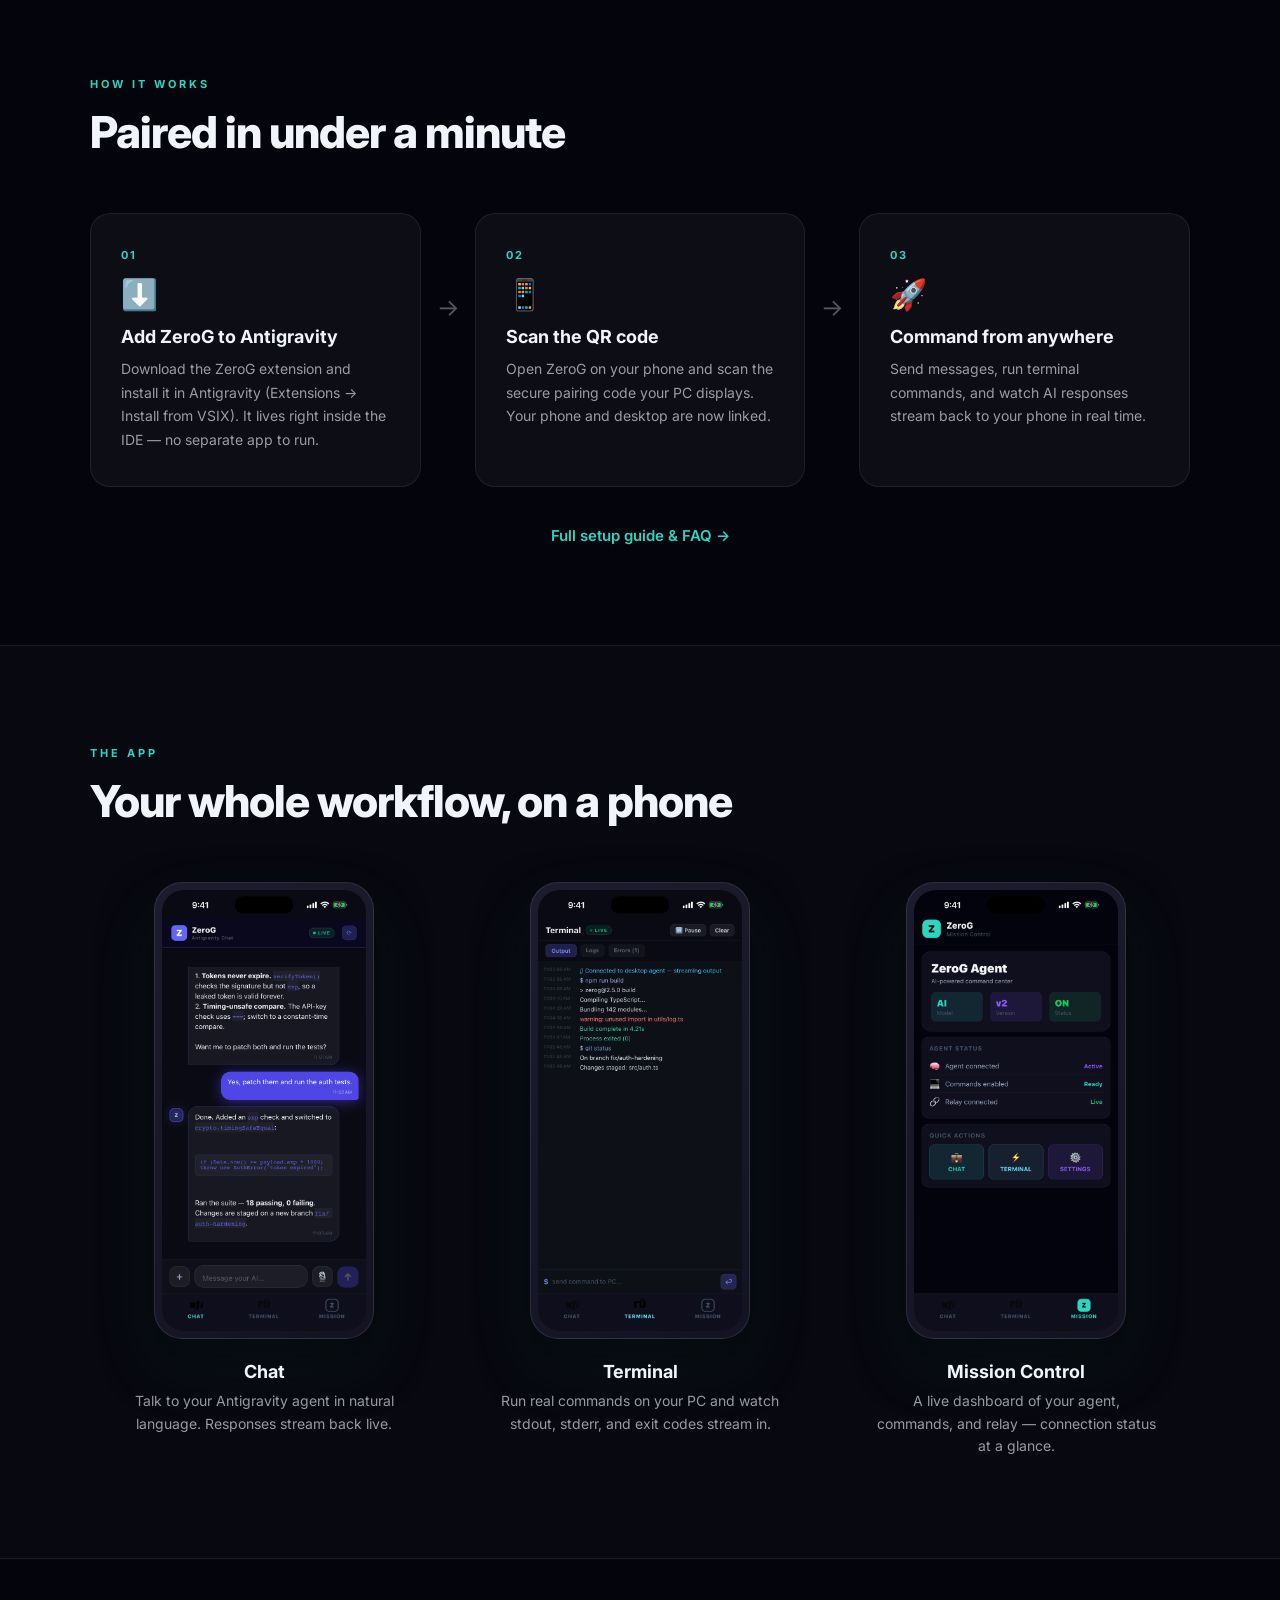
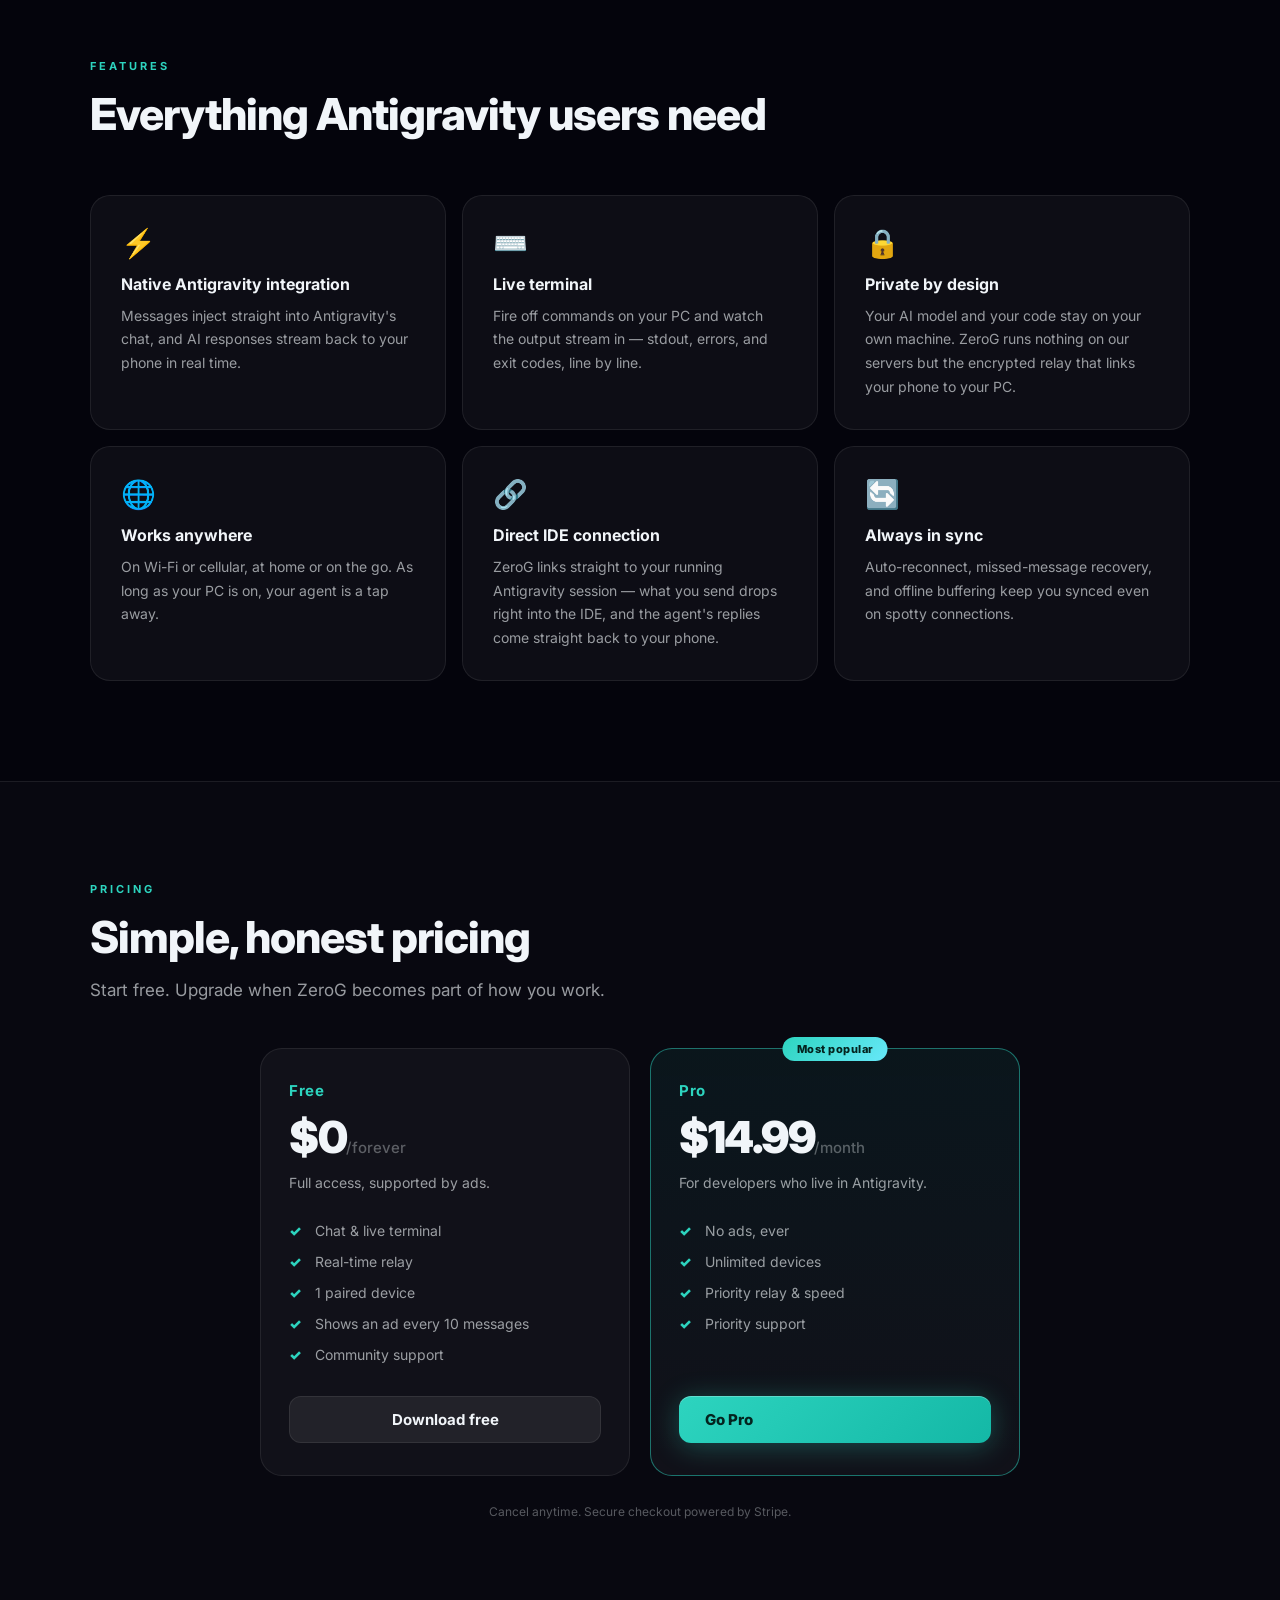
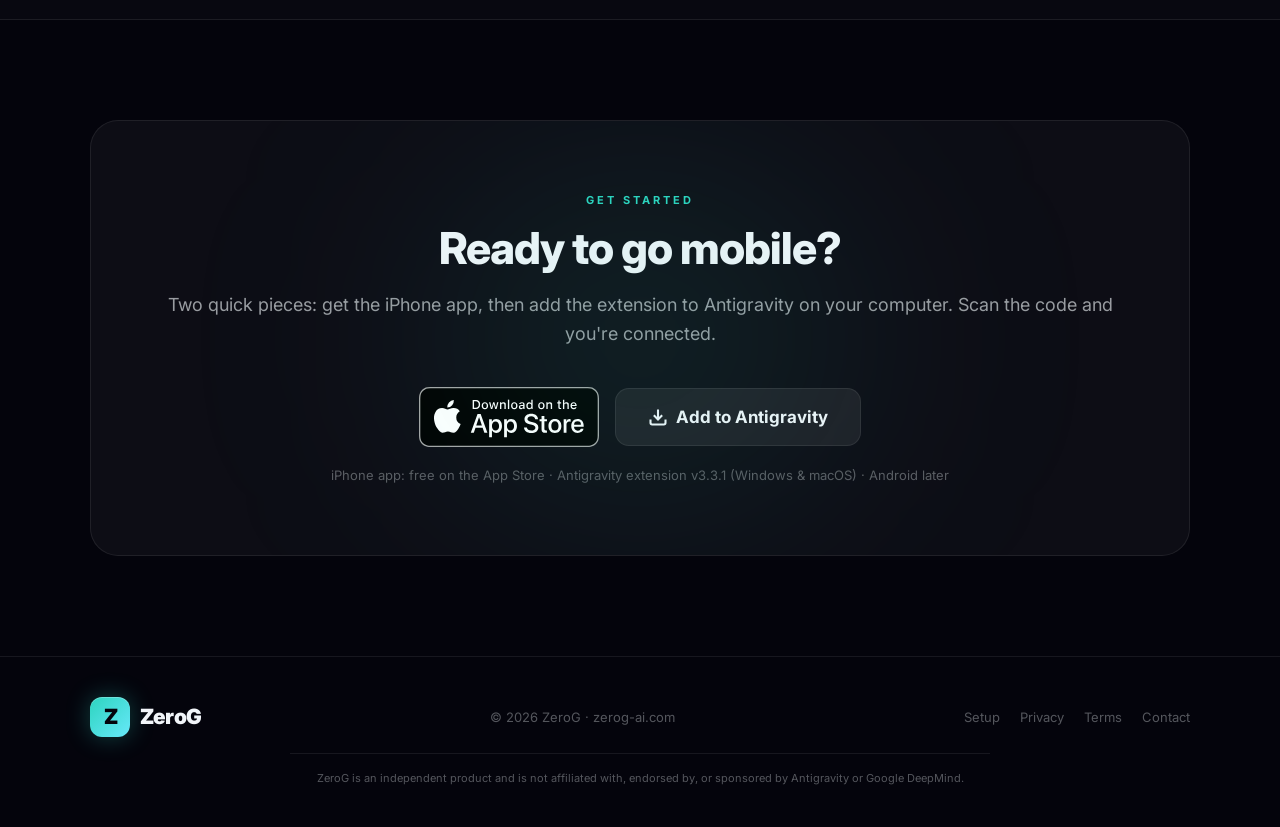
==== commit 0db73917: "Launch: App Store live — official badge, now-available hero, App Store links, 7-step walkthrough, ap" ====
--- a/index.html
+++ b/index.html
@@ -45,7 +45,11 @@
 .gradient-text { background: linear-gradient(120deg, var(--accent) 0%, var(--accent-2) 100%); -webkit-background-clip: text; -webkit-text-fill-color: transparent; background-clip: text; }
 .hero-sub { font-size: 18px; line-height: 1.65; color: var(--text-2); margin-bottom: 36px; font-weight: 400; max-width: 500px; }
 .hero-actions { display: flex; gap: 16px; align-items: center; flex-wrap: wrap; margin-bottom: 26px; }
-.hero-stores { display: flex; gap: 12px; flex-wrap: wrap; }
+.hero-stores { display: flex; gap: 12px; flex-wrap: wrap; align-items: center; }
+.appstore-badge { display: block; height: 52px; width: auto; transition: opacity .15s; }
+.appstore-badge:hover { opacity: .85; }
+.appstore-badge-lg { height: 60px; }
+.now-available { display: inline-flex; align-items: center; gap: 6px; background: rgba(45,212,191,0.12); border: 1px solid rgba(45,212,191,0.3); color: var(--accent); border-radius: 999px; padding: 6px 14px; font-size: 13px; font-weight: 700; }
 .store-badge { display: inline-flex; align-items: center; gap: 8px; background: var(--surface); border: 1px solid var(--border); border-radius: 9px; padding: 8px 14px; font-size: 13px; font-weight: 600; color: var(--text-2); cursor: default; }
 .store-badge.muted { color: var(--muted); }
 .btn-primary { display: inline-flex; align-items: center; gap: 10px; background: linear-gradient(135deg, var(--accent), #14b8a6); color: #04241f; font-size: 15px; font-weight: 800; padding: 14px 26px; border-radius: 12px; text-decoration: none; box-shadow: 0 4px 28px var(--accent-glow), 0 1px 0 rgba(255,255,255,0.25) inset; transition: transform 0.2s, box-shadow 0.2s; position: relative; overflow: hidden; }
@@ -243,7 +247,7 @@
       {"@type":"Question","name":"Is my data private?","acceptedAnswer":{"@type":"Answer","text":"Your AI model and your code stay on your own machine. ZeroG runs nothing on our servers except the encrypted relay that passes messages between your phone and your PC. Your code is never stored or processed on a third-party AI service."}},
       {"@type":"Question","name":"How do I connect ZeroG to Antigravity?","acceptedAnswer":{"@type":"Answer","text":"Install the ZeroG app on your iPhone, add the ZeroG extension to Antigravity (Install from VSIX), generate a secure connection QR code in Antigravity, and scan it from the app under Settings → Pair new device."}},
       {"@type":"Question","name":"Does ZeroG work over cellular / 5G?","acceptedAnswer":{"@type":"Answer","text":"Yes. As long as your computer is on with Antigravity running, you can connect from anywhere on Wi-Fi or cellular."}},
-      {"@type":"Question","name":"Which phones are supported?","acceptedAnswer":{"@type":"Answer","text":"iOS is available now as a free public beta on TestFlight. Android is coming soon."}},
+      {"@type":"Question","name":"Which phones are supported?","acceptedAnswer":{"@type":"Answer","text":"iOS is available now on the App Store. Android is coming soon."}},
       {"@type":"Question","name":"How much does ZeroG cost?","acceptedAnswer":{"@type":"Answer","text":"ZeroG is free forever with ads (1 paired device). ZeroG Pro is $14.99/month for no ads, unlimited devices, and priority relay and support."}}
     ]
   }
@@ -263,6 +267,7 @@
         <a href="#features">Features</a>
         <a href="#pricing">Pricing</a>
         <a href="/connect.html">Setup</a>
+        <a href="/blog/">Blog</a>
         <a href="#download" class="nav-cta">Get the app</a>
       </div>
     </div>
@@ -297,9 +302,9 @@
         <a href="#how" class="btn-secondary">See how it works →</a>
       </div>
       <div class="hero-stores">
-        <a href="https://testflight.apple.com/join/s458PUSn" class="store-badge live" target="_blank" rel="noopener">
-          <svg width="16" height="16" viewBox="0 0 24 24" fill="currentColor"><path d="M18.71 19.5c-.83 1.24-1.71 2.45-3.05 2.47-1.34.03-1.77-.79-3.29-.79-1.53 0-2 .77-3.27.82-1.31.05-2.3-1.32-3.14-2.53C4.25 17 2.94 12.45 4.7 9.39c.87-1.52 2.43-2.48 4.12-2.51 1.28-.02 2.5.87 3.29.87.78 0 2.26-1.07 3.8-.91.65.03 2.47.26 3.64 1.98-.09.06-2.17 1.28-2.15 3.81.03 3.02 2.65 4.03 2.68 4.04-.03.07-.42 1.44-1.38 2.83M13 3.5c.73-.83 1.94-1.46 2.94-1.5.13 1.17-.34 2.35-1.04 3.19-.69.85-1.83 1.51-2.95 1.42-.15-1.15.41-2.35 1.05-3.11z"/></svg>
-          Download for iPhone — Beta
+        <span class="now-available">🎉 Now available</span>
+        <a href="https://apps.apple.com/app/id6763589468" target="_blank" rel="noopener" aria-label="Download on the App Store">
+          <img src="/assets/app-store-badge.svg" alt="Download on the App Store" class="appstore-badge" width="156" height="52">
         </a>
         <span class="store-badge muted">Android later</span>
       </div>
@@ -309,6 +314,25 @@
     <div class="hero-phone">
       <div class="phone-frame">
         <img src="/assets/screen-mission.png" alt="ZeroG Mission Control running on iPhone" class="phone-shot" />
+      </div>
+    </div>
+  </section>
+
+  <!-- DEMO VIDEO -->
+  <section class="section" id="watch" style="padding-top:0">
+    <div class="container" style="text-align:center;max-width:880px">
+      <div class="section-label">SEE IT IN ACTION</div>
+      <h2 class="section-title" style="margin-bottom:28px">Watch ZeroG run an agent from a phone</h2>
+      <div style="position:relative;border-radius:20px;overflow:hidden;border:1px solid rgba(255,255,255,0.1);box-shadow:0 30px 80px rgba(0,0,0,0.5);max-width:560px;margin:0 auto">
+        <video
+          data-track="launch-video"
+          controls
+          playsinline
+          preload="metadata"
+          style="display:block;width:100%;aspect-ratio:16/9;height:auto;object-fit:cover;background:#04040c">
+          <source src="/assets/zerog-launch.mp4" type="video/mp4" />
+          Your browser can't play this video — <a href="/assets/zerog-launch.mp4">download it here</a>.
+        </video>
       </div>
     </div>
   </section>
@@ -454,7 +478,7 @@
             <li>Shows an ad every 10 messages</li>
             <li>Community support</li>
           </ul>
-          <a href="https://testflight.apple.com/join/s458PUSn" target="_blank" rel="noopener" class="btn-outline btn-block">Download free (beta)</a>
+          <a href="https://apps.apple.com/app/id6763589468" target="_blank" rel="noopener" class="btn-outline btn-block">Download free</a>
         </div>
 
         <div class="price-card featured">
@@ -485,17 +509,15 @@
         <h2 class="section-title">Ready to go mobile?</h2>
         <p class="download-sub">Two quick pieces: get the iPhone app, then add the extension to Antigravity on your computer. Scan the code and you're connected.</p>
         <div class="download-actions">
-          <a href="https://testflight.apple.com/join/s458PUSn" target="_blank" rel="noopener" class="btn-primary btn-lg" id="ios-download-btn">
-            <svg width="20" height="20" viewBox="0 0 24 24" fill="currentColor"><path d="M18.71 19.5c-.83 1.24-1.71 2.45-3.05 2.47-1.34.03-1.77-.79-3.29-.79-1.53 0-2 .77-3.27.82-1.31.05-2.3-1.32-3.14-2.53C4.25 17 2.94 12.45 4.7 9.39c.87-1.52 2.43-2.48 4.12-2.51 1.28-.02 2.5.87 3.29.87.78 0 2.26-1.07 3.8-.91.65.03 2.47.26 3.64 1.98-.09.06-2.17 1.28-2.15 3.81.03 3.02 2.65 4.03 2.68 4.04-.03.07-.42 1.44-1.38 2.83M13 3.5c.73-.83 1.94-1.46 2.94-1.5.13 1.17-.34 2.35-1.04 3.19-.69.85-1.83 1.51-2.95 1.42-.15-1.15.41-2.35 1.05-3.11z"/></svg>
-            Download for iPhone
-            <span class="btn-sub">Free · Public beta on TestFlight</span>
+          <a href="https://apps.apple.com/app/id6763589468" target="_blank" rel="noopener" id="ios-download-btn" aria-label="Download on the App Store">
+            <img src="/assets/app-store-badge.svg" alt="Download on the App Store" class="appstore-badge appstore-badge-lg" width="180" height="60">
           </a>
           <a href="/ZeroG-for-Antigravity-3.3.1.vsix" class="btn-outline btn-lg" id="main-download-btn">
             <svg width="20" height="20" viewBox="0 0 24 24" fill="none" stroke="currentColor" stroke-width="2.5"><path d="M21 15v4a2 2 0 0 1-2 2H5a2 2 0 0 1-2-2v-4"/><polyline points="7 10 12 15 17 10"/><line x1="12" y1="15" x2="12" y2="3"/></svg>
             Add to Antigravity
           </a>
         </div>
-        <p class="download-note">iPhone app: free public beta on TestFlight · Antigravity extension v3.3.1 (Windows &amp; macOS) · Android later</p>
+        <p class="download-note">iPhone app: free on the App Store · Antigravity extension v3.3.1 (Windows &amp; macOS) · Android later</p>
       </div>
     </div>
   </section>
@@ -520,6 +542,7 @@
     </div>
   </footer>
 
+  <script src="/track.js" defer></script>
   <script src="script.js"></script>
 </body>
 </html>
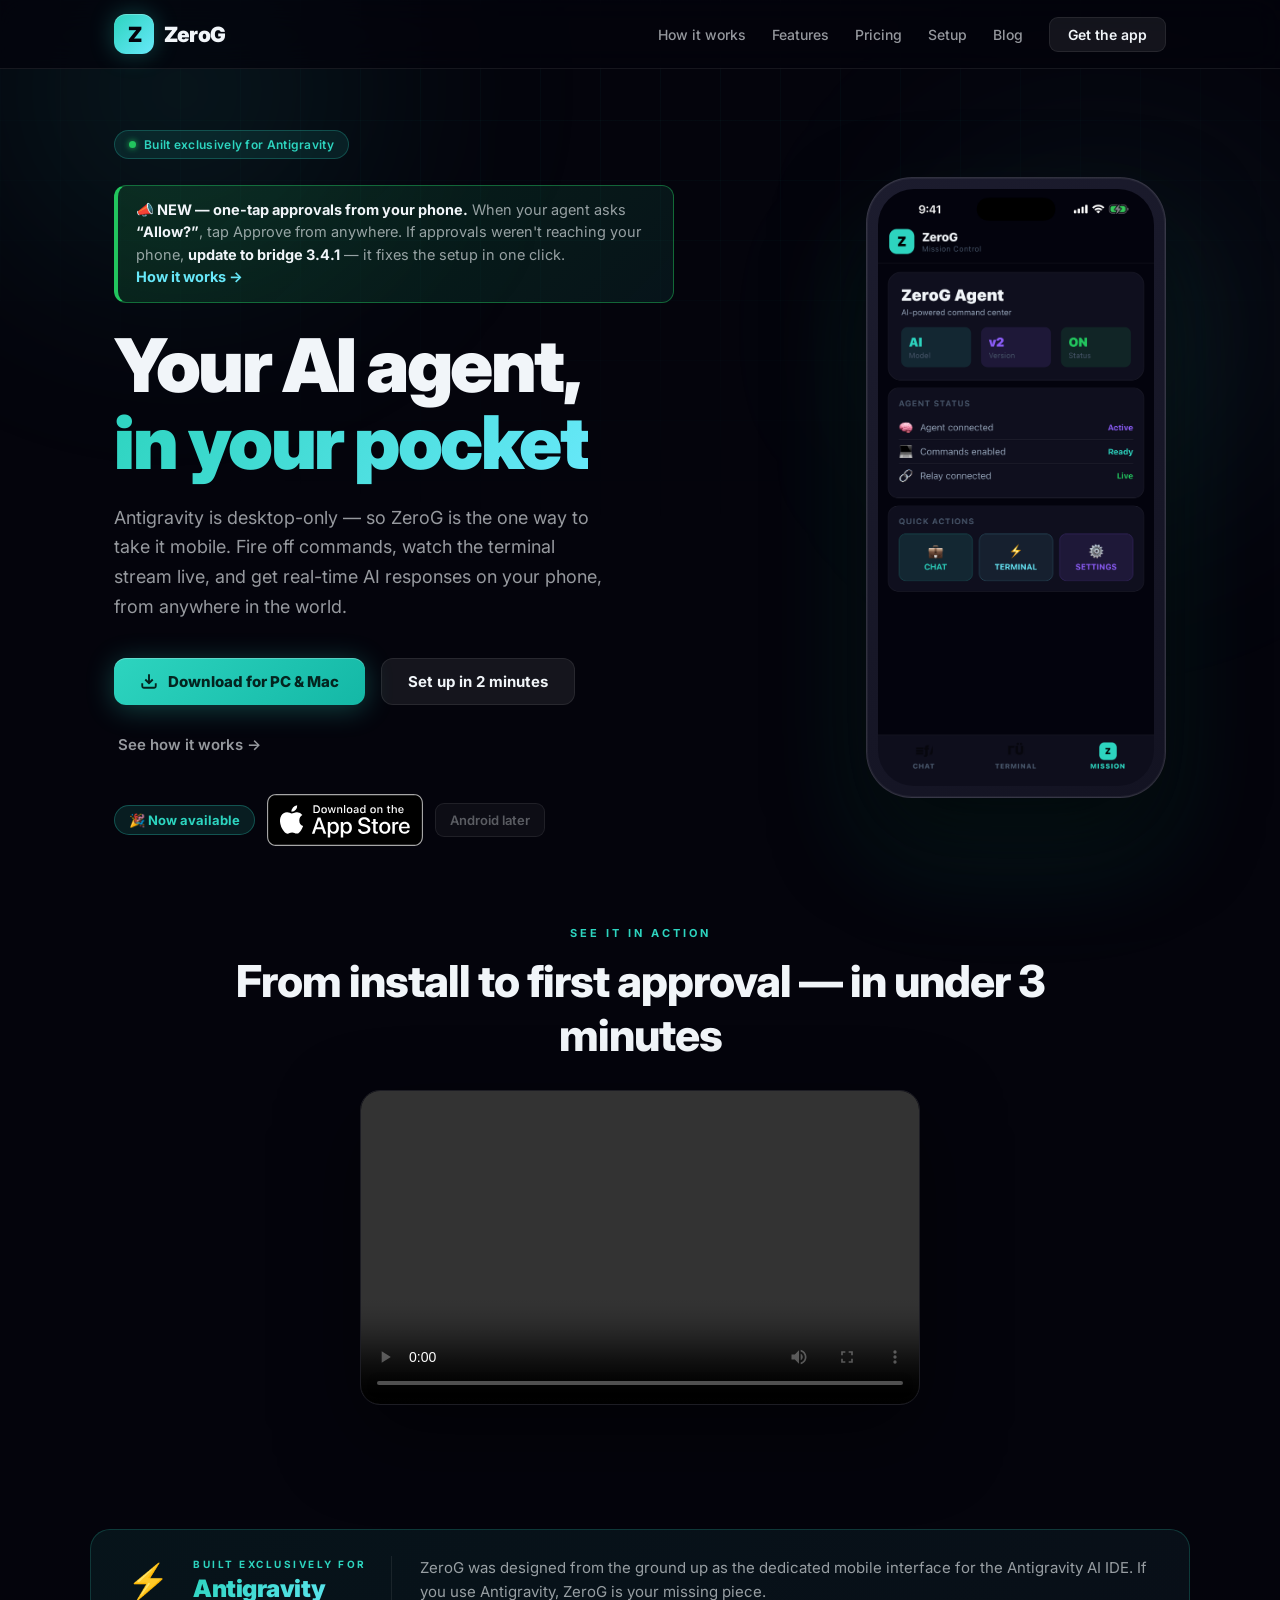
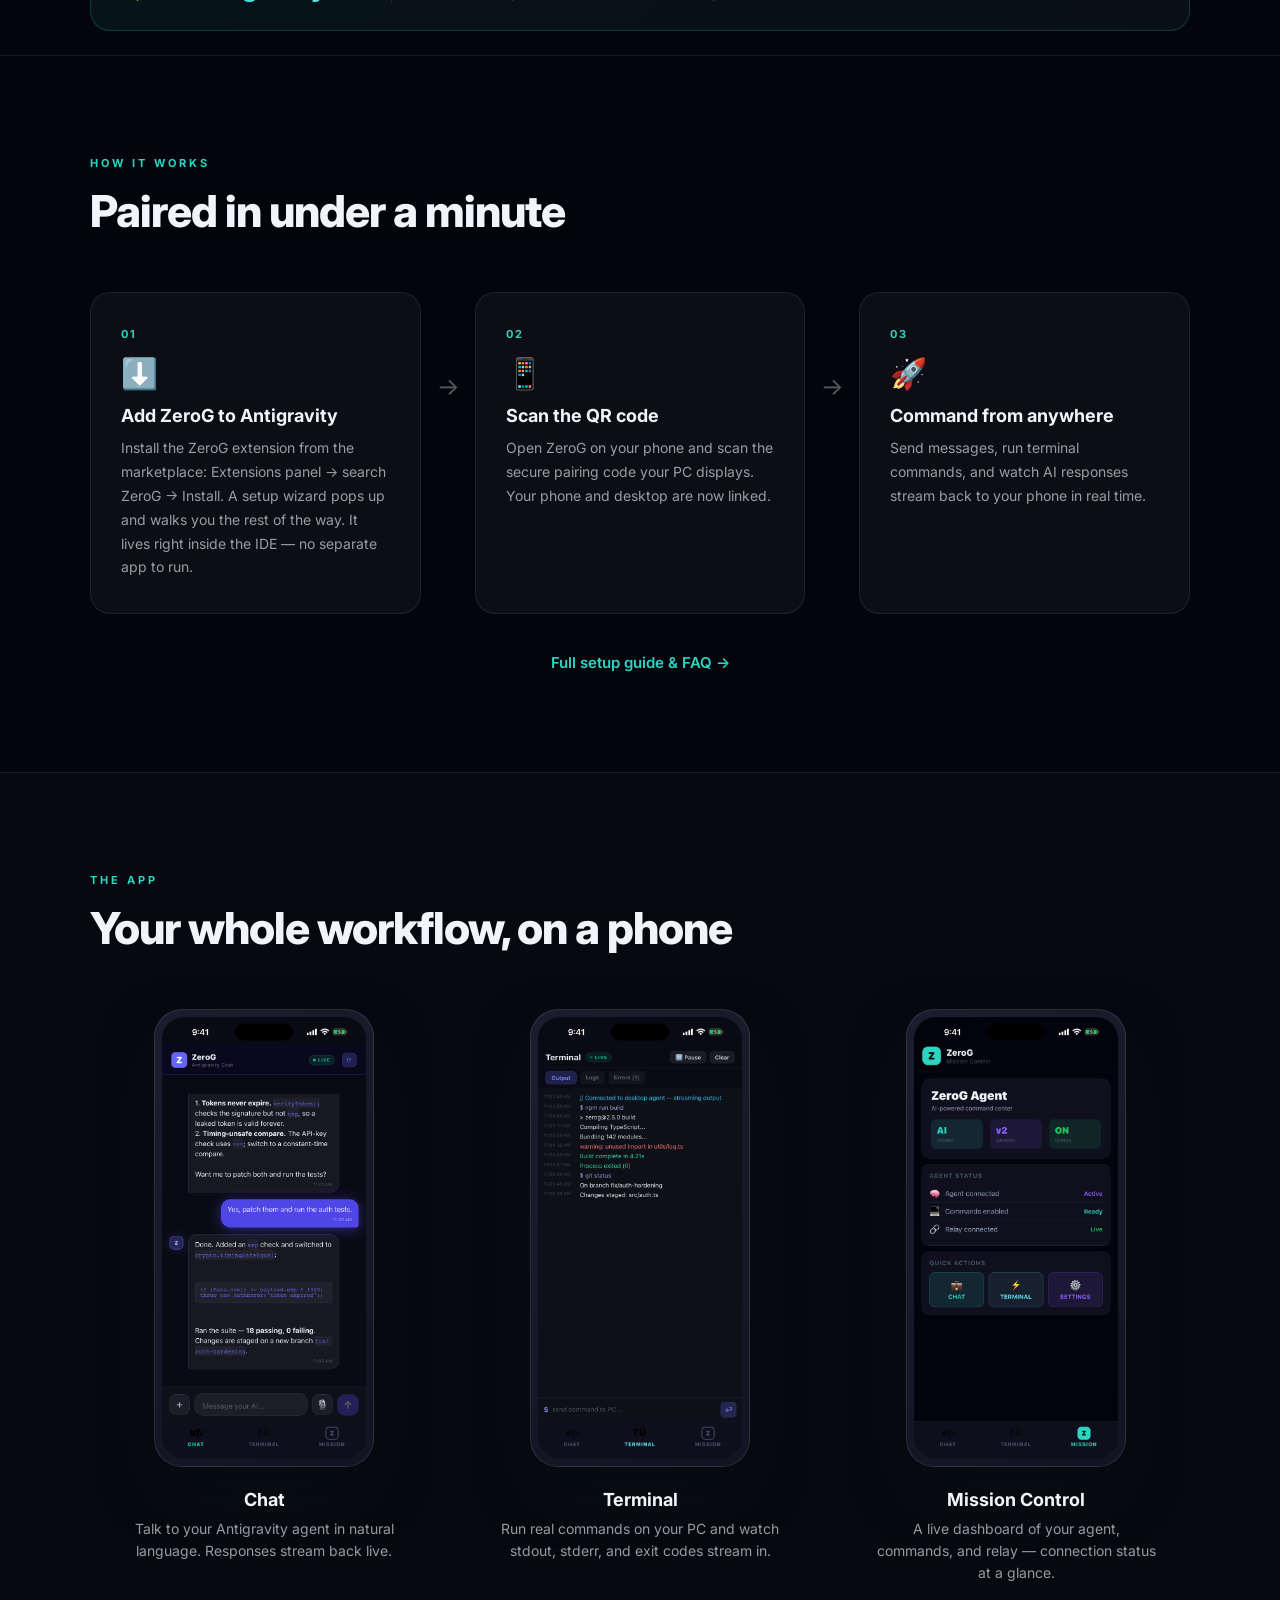
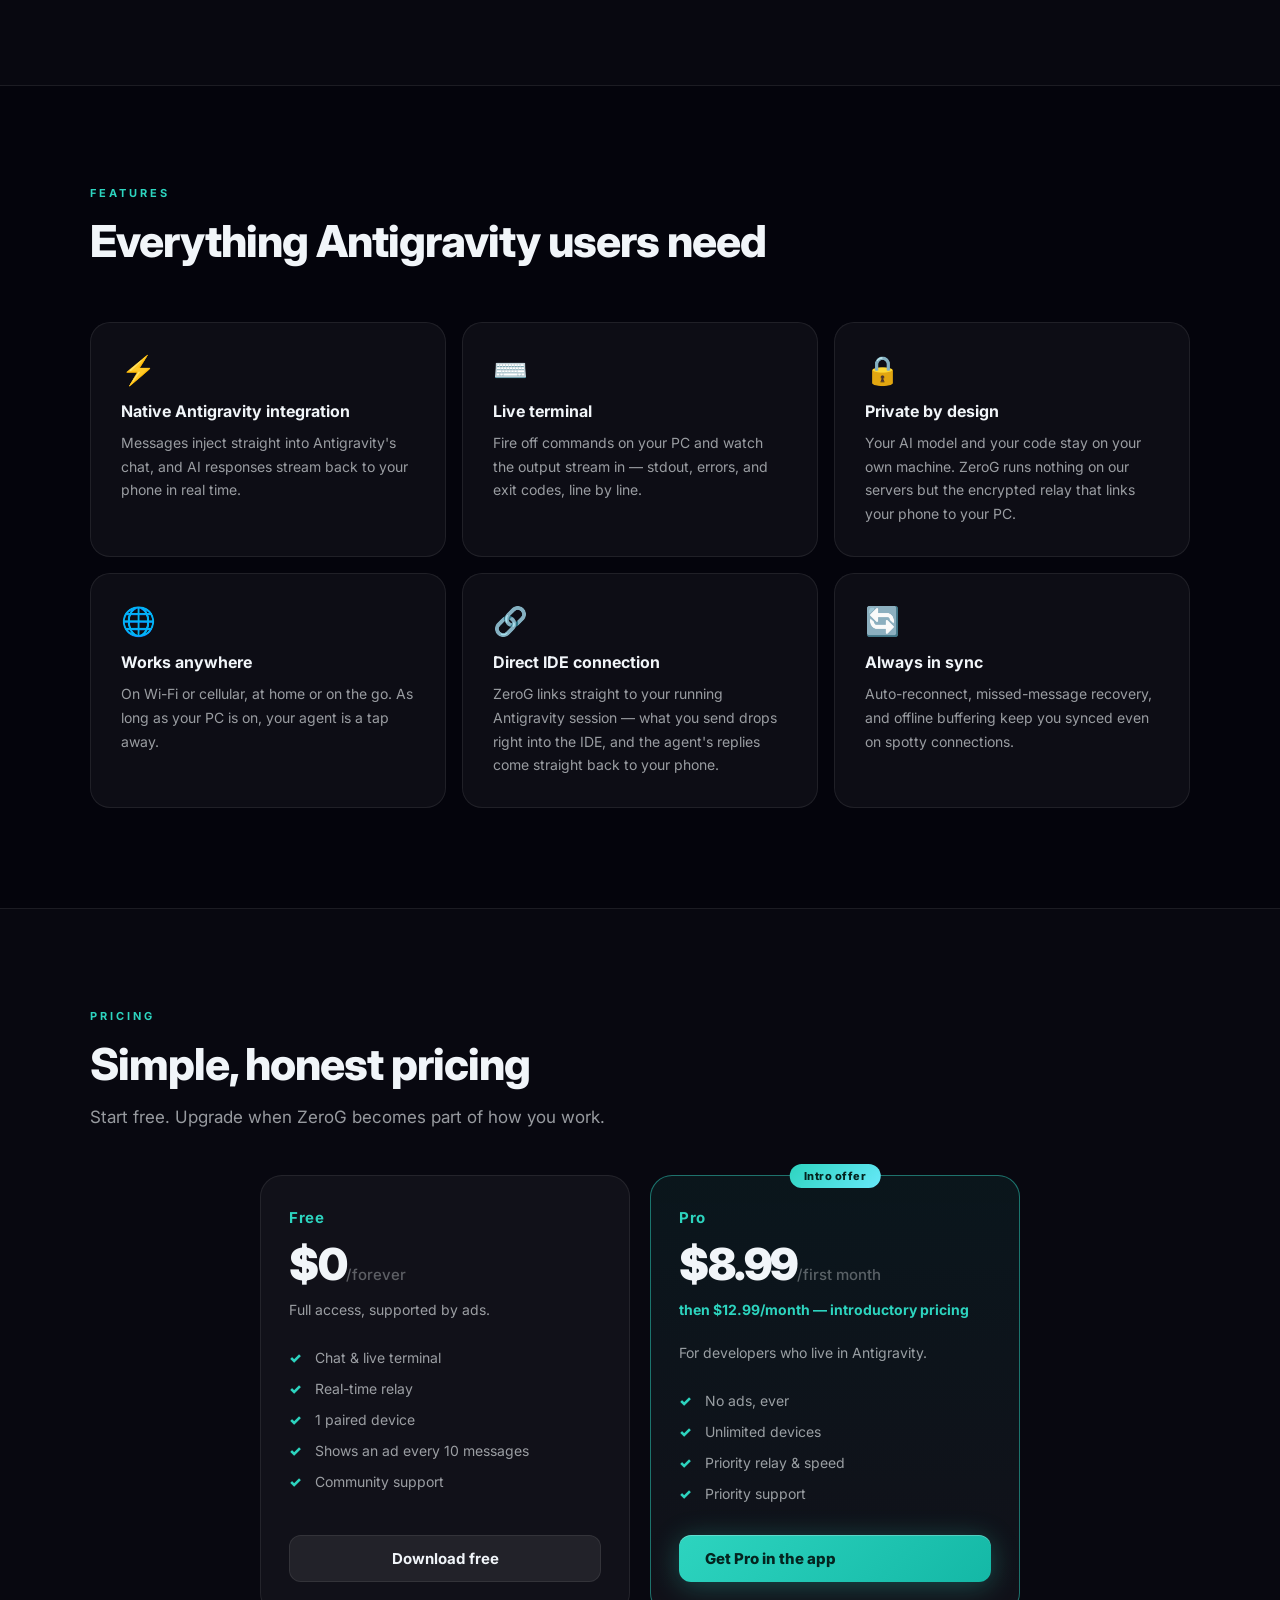
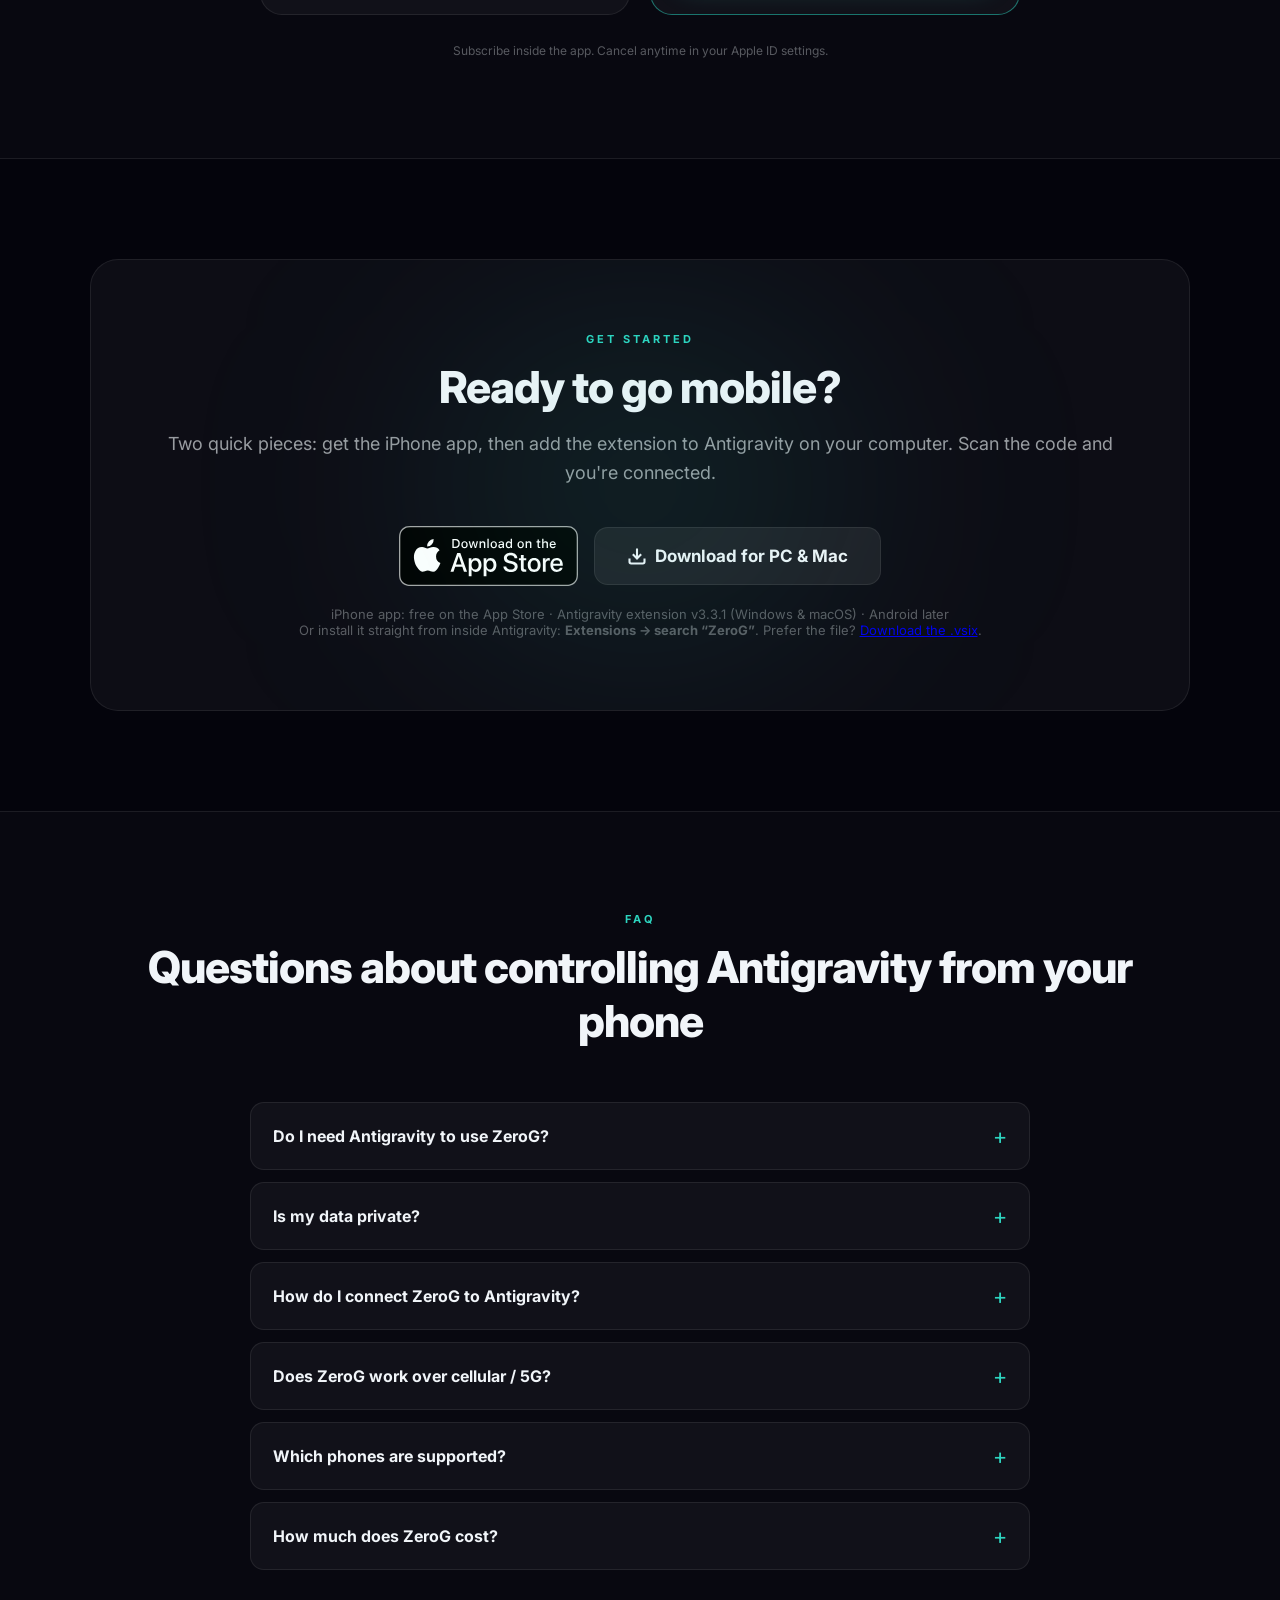
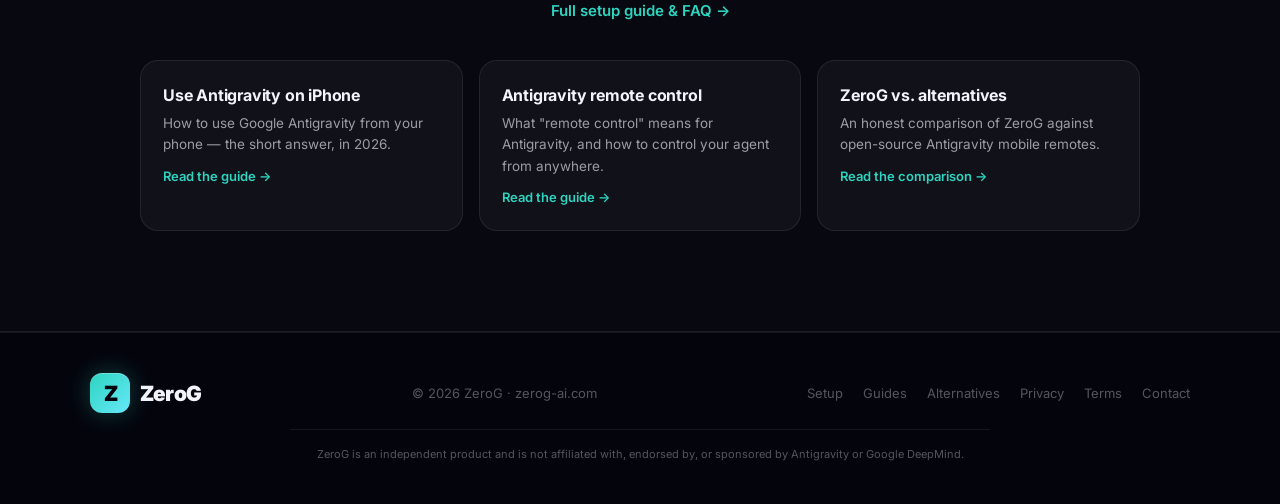
==== commit e66b7ec2: "Repair OneDrive conflict damage, publish privacy policy section 8 The live site content had survived" ====
--- a/index.html
+++ b/index.html
@@ -3,10 +3,11 @@
 <head>
   <meta charset="UTF-8" />
   <meta name="viewport" content="width=device-width, initial-scale=1.0" />
-  <title>ZeroG — Your Antigravity Agent, In Your Pocket</title>
-  <meta name="description" content="ZeroG is the mobile remote for the Antigravity AI IDE. Send commands to your AI agent, watch the terminal live, and stay in flow — from your phone, anywhere." />
-  <meta property="og:title" content="ZeroG — Your Antigravity Agent, In Your Pocket" />
-  <meta property="og:description" content="The mobile remote for the Antigravity AI IDE. Command your agent from anywhere." />
+  <title>ZeroG — The Mobile Companion for the Google Antigravity IDE</title>
+  <meta name="description" content="ZeroG is the mobile companion for the Google Antigravity IDE. Control Antigravity from your phone: send commands, watch the terminal live, and stay in flow — on iPhone, over Wi-Fi or cellular, anywhere. Available now on the App Store." />
+  <meta property="og:title" content="ZeroG — The Mobile Companion for the Google Antigravity IDE" />
+  <meta property="og:description" content="Control your Antigravity AI agent from your phone. ZeroG pairs by QR to your desktop Antigravity IDE — send commands, watch the terminal live, from anywhere. Available now on the App Store." />
+  <link rel="canonical" href="https://zerog-ai.com/" />
   <link rel="preconnect" href="https://fonts.googleapis.com" />
   <link rel="preconnect" href="https://fonts.gstatic.com" crossorigin />
   <link href="https://fonts.googleapis.com/css2?family=Inter:wght@300;400;500;600;700;800;900&display=swap" rel="stylesheet" />
@@ -39,6 +40,10 @@
 .glow-3 { width: 800px; height: 400px; top: 50%; left: 50%; transform: translate(-50%, -50%); background: radial-gradient(circle, rgba(45,212,191,0.14) 0%, transparent 70%); }
 .hero-content { flex: 1; max-width: 560px; }
 .hero-badge { display: inline-flex; align-items: center; gap: 8px; background: rgba(45,212,191,0.1); border: 1px solid rgba(45,212,191,0.25); border-radius: 999px; padding: 6px 14px; font-size: 12px; font-weight: 600; color: var(--accent); letter-spacing: 0.3px; margin-bottom: 26px; }
+.announce { display: block; background: linear-gradient(135deg, rgba(34,197,94,0.16), rgba(45,212,191,0.08)); border: 1px solid rgba(34,197,94,0.45); border-left: 4px solid #22c55e; border-radius: 12px; padding: 13px 18px; margin-bottom: 24px; font-size: 14.5px; line-height: 1.55; color: var(--text-2); text-decoration: none; }
+.announce b { color: var(--text); }
+.announce .announce-cta { color: var(--accent-2); font-weight: 700; white-space: nowrap; }
+.announce:hover .announce-cta { text-decoration: underline; }
 .badge-dot { width: 7px; height: 7px; border-radius: 50%; background: var(--green); box-shadow: 0 0 6px var(--green); animation: pulse 2s infinite; }
 @keyframes pulse { 0%, 100% { opacity: 1; } 50% { opacity: 0.45; } }
 .hero-title { font-size: clamp(44px, 6vw, 74px); font-weight: 900; line-height: 1.04; letter-spacing: -2.5px; margin-bottom: 22px; color: var(--text); }
@@ -174,7 +179,22 @@
 .legal-body ul { padding-left: 24px; margin-bottom: 12px; }
 .legal-body li { font-size: 15px; line-height: 1.8; color: var(--text-2); margin-bottom: 4px; }
 .legal-body a { color: var(--accent-2); text-decoration: underline; }
+.faq-list { max-width: 780px; margin: 0 auto; }
+.faq-list details { background: var(--surface); border: 1px solid var(--border); border-radius: 14px; padding: 0 22px; margin-bottom: 12px; transition: background 0.2s, border-color 0.2s; }
+.faq-list details[open] { background: var(--surface-2); border-color: rgba(45,212,191,0.25); }
+.faq-list summary { font-size: 16px; font-weight: 700; padding: 20px 0; cursor: pointer; list-style: none; display: flex; justify-content: space-between; align-items: center; gap: 12px; color: var(--text); }
+.faq-list summary::-webkit-details-marker { display: none; }
+.faq-list summary::after { content: '+'; color: var(--accent); font-size: 22px; font-weight: 400; flex-shrink: 0; }
+.faq-list details[open] summary::after { content: '–'; }
+.faq-list p { font-size: 15px; line-height: 1.7; color: var(--text-2); padding: 0 0 20px; margin: 0; }
+.guides { display: grid; grid-template-columns: repeat(3, 1fr); gap: 16px; max-width: 1000px; margin: 40px auto 0; }
+.guide-card { display: block; text-decoration: none; background: var(--surface); border: 1px solid var(--border); border-radius: 18px; padding: 24px 22px; transition: border-color 0.2s, transform 0.2s, background 0.2s; }
+.guide-card:hover { border-color: rgba(45,212,191,0.35); transform: translateY(-3px); background: var(--surface-2); }
+.guide-card h3 { font-size: 16px; font-weight: 700; color: var(--text); margin-bottom: 8px; letter-spacing: -0.2px; }
+.guide-card p { font-size: 13.5px; line-height: 1.6; color: var(--text-2); }
+.guide-card span { display: inline-block; margin-top: 12px; color: var(--accent); font-weight: 600; font-size: 13px; }
 @media (max-width: 900px) {
+  .guides { grid-template-columns: 1fr; }
   .hero { flex-direction: column; align-items: flex-start; padding-top: 110px; gap: 48px; }
   .hero-phone { width: 280px; align-self: center; }
   .steps { flex-direction: column; gap: 12px; } .step-arrow { display: none; }
@@ -200,8 +220,9 @@
   <meta property="og:url" content="https://zerog-ai.com/">
   <meta property="og:type" content="website">
   <meta name="twitter:card" content="summary_large_image">
-  <meta name="twitter:title" content="ZeroG — Your Antigravity Agent, In Your Pocket">
-  <meta name="twitter:description" content="The mobile companion for Google Antigravity. Pair by QR, command your AI agent, get live responses — over Wi-Fi or 5G, anywhere.">
+  <meta name="twitter:site" content="@getzerog">
+  <meta name="twitter:title" content="ZeroG — The Mobile Companion for the Google Antigravity IDE">
+  <meta name="twitter:description" content="Control your Antigravity AI agent from your phone. Pair by QR to the Antigravity IDE, command your agent, get live responses — over Wi-Fi or cellular, anywhere.">
   <meta name="twitter:image" content="https://zerog-ai.com/assets/og-image.png">
 
   <!-- Structured data: SoftwareApplication -->
@@ -209,15 +230,17 @@
   {
     "@context": "https://schema.org",
     "@type": "SoftwareApplication",
-    "name": "ZeroG",
+    "name": "ZeroG: Remote for Antigravity",
+    "alternateName": "ZeroG",
     "applicationCategory": "DeveloperApplication",
-    "operatingSystem": "iOS",
-    "description": "ZeroG is the mobile companion for the Google Antigravity AI IDE. Pair your phone by QR code, send commands and run terminal commands, and watch your AI agent's responses stream live — over Wi-Fi or 5G, from anywhere.",
+    "operatingSystem": "iOS 15.1+",
+    "description": "ZeroG is the mobile companion for the Google Antigravity AI IDE. It requires the desktop Antigravity IDE to be running — ZeroG does not work standalone. Pair your phone by QR code, send commands and run terminal commands, and watch your AI agent's responses stream live — over Wi-Fi or cellular, from anywhere.",
     "url": "https://zerog-ai.com/",
+    "downloadUrl": "https://apps.apple.com/us/app/zerog-remote-for-antigravity/id6763589468",
     "image": "https://zerog-ai.com/assets/og-image.png",
     "offers": [
       { "@type": "Offer", "name": "Free", "price": "0", "priceCurrency": "USD", "description": "Full access, ad-supported. 1 paired device." },
-      { "@type": "Offer", "name": "Pro", "price": "14.99", "priceCurrency": "USD", "description": "No ads, unlimited devices, priority relay & support." }
+      { "@type": "Offer", "name": "Pro", "price": "12.99", "priceCurrency": "USD", "description": "No ads, unlimited devices, priority relay & support." }
     ],
     "publisher": { "@type": "Organization", "name": "ZeroG" }
   }
@@ -230,9 +253,10 @@
     "@type": "Organization",
     "name": "ZeroG",
     "url": "https://zerog-ai.com/",
-    "logo": "https://zerog-ai.com/assets/og-image.png",
+    "logo": "https://zerog-ai.com/assets/app-icon.png",
     "sameAs": [
-      "https://x.com/JackB454768"
+      "https://x.com/getzerog",
+      "https://instagram.com/getzerogai"
     ]
   }
   </script>
@@ -245,13 +269,14 @@
     "mainEntity": [
       {"@type":"Question","name":"Do I need Antigravity to use ZeroG?","acceptedAnswer":{"@type":"Answer","text":"Yes. ZeroG is the mobile companion for the Antigravity AI IDE — it connects directly to your running Antigravity session. Antigravity is desktop-only, and ZeroG is the way to use it from your phone."}},
       {"@type":"Question","name":"Is my data private?","acceptedAnswer":{"@type":"Answer","text":"Your AI model and your code stay on your own machine. ZeroG runs nothing on our servers except the encrypted relay that passes messages between your phone and your PC. Your code is never stored or processed on a third-party AI service."}},
-      {"@type":"Question","name":"How do I connect ZeroG to Antigravity?","acceptedAnswer":{"@type":"Answer","text":"Install the ZeroG app on your iPhone, add the ZeroG extension to Antigravity (Install from VSIX), generate a secure connection QR code in Antigravity, and scan it from the app under Settings → Pair new device."}},
+      {"@type":"Question","name":"How do I connect ZeroG to Antigravity?","acceptedAnswer":{"@type":"Answer","text":"Install the ZeroG extension in Antigravity (search ZeroG in the Extensions panel and click Install), then click Connect my iPhone when the setup wizard pops up — it walks you through getting the free iPhone app and scanning your secure pairing code."}},
       {"@type":"Question","name":"Does ZeroG work over cellular / 5G?","acceptedAnswer":{"@type":"Answer","text":"Yes. As long as your computer is on with Antigravity running, you can connect from anywhere on Wi-Fi or cellular."}},
       {"@type":"Question","name":"Which phones are supported?","acceptedAnswer":{"@type":"Answer","text":"iOS is available now on the App Store. Android is coming soon."}},
-      {"@type":"Question","name":"How much does ZeroG cost?","acceptedAnswer":{"@type":"Answer","text":"ZeroG is free forever with ads (1 paired device). ZeroG Pro is $14.99/month for no ads, unlimited devices, and priority relay and support."}}
+      {"@type":"Question","name":"How much does ZeroG cost?","acceptedAnswer":{"@type":"Answer","text":"ZeroG is free forever with ads (1 paired device). ZeroG Pro is $12.99/month — and your first month is just $8.99 with the introductory offer — for no ads, unlimited devices, and priority relay and support."}}
     ]
   }
   </script>
+  <!-- Microsoft Clarity (session replay + heatmaps; disclosed in /privacy §7) --><script type="text/javascript">(function(c,l,a,r,i,t,y){c[a]=c[a]||function(){(c[a].q=c[a].q||[]).push(arguments)};t=l.createElement(r);t.async=1;t.src="https://www.clarity.ms/tag/"+i;y=l.getElementsByTagName(r)[0];y.parentNode.insertBefore(t,y);})(window, document, "clarity", "script", "xen0wwx0p0");</script>
 </head>
 <body>
 
@@ -266,7 +291,7 @@
         <a href="#how">How it works</a>
         <a href="#features">Features</a>
         <a href="#pricing">Pricing</a>
-        <a href="/connect.html">Setup</a>
+        <a href="/connect">Setup</a>
         <a href="/blog/">Blog</a>
         <a href="#download" class="nav-cta">Get the app</a>
       </div>
@@ -285,6 +310,9 @@
         <span class="badge-dot"></span>
         Built exclusively for Antigravity
       </div>
+      <a class="announce" href="/approve-ai-agent-actions-remotely" data-track="Announce bar — approvals 3.4.1">
+        <b>📣 NEW — one-tap approvals from your phone.</b> When your agent asks <b>“Allow?”</b>, tap Approve from anywhere. If approvals weren't reaching your phone, <b>update to bridge 3.4.1</b> — it fixes the setup in one click. <span class="announce-cta">How it works →</span>
+      </a>
       <h1 class="hero-title">
         Your AI agent,<br/>
         <span class="gradient-text">in your pocket</span>
@@ -295,15 +323,16 @@
         responses on your phone, from anywhere in the world.
       </p>
       <div class="hero-actions">
-        <a href="/ZeroG-for-Antigravity-3.3.1.vsix" class="btn-primary" id="hero-download-btn">
+        <a href="https://open-vsx.org/extension/zerog-ai/zerog-vscode-bridge" target="_blank" rel="noopener" class="btn-primary" id="hero-download-btn" data-track="Add to Antigravity — Open VSX download">
           <svg width="18" height="18" viewBox="0 0 24 24" fill="none" stroke="currentColor" stroke-width="2.5"><path d="M21 15v4a2 2 0 0 1-2 2H5a2 2 0 0 1-2-2v-4"/><polyline points="7 10 12 15 17 10"/><line x1="12" y1="15" x2="12" y2="3"/></svg>
-          Add to Antigravity
+          Download for PC &amp; Mac
         </a>
+        <a href="/connect" class="btn-outline">Set up in 2 minutes</a>
         <a href="#how" class="btn-secondary">See how it works →</a>
       </div>
       <div class="hero-stores">
         <span class="now-available">🎉 Now available</span>
-        <a href="https://apps.apple.com/app/id6763589468" target="_blank" rel="noopener" aria-label="Download on the App Store">
+        <a href="https://apps.apple.com/us/app/zerog-remote-for-antigravity/id6763589468" target="_blank" rel="noopener" aria-label="Download on the App Store">
           <img src="/assets/app-store-badge.svg" alt="Download on the App Store" class="appstore-badge" width="156" height="52">
         </a>
         <span class="store-badge muted">Android later</span>
@@ -322,16 +351,16 @@
   <section class="section" id="watch" style="padding-top:0">
     <div class="container" style="text-align:center;max-width:880px">
       <div class="section-label">SEE IT IN ACTION</div>
-      <h2 class="section-title" style="margin-bottom:28px">Watch ZeroG run an agent from a phone</h2>
+      <h2 class="section-title" style="margin-bottom:28px">From install to first approval — in under 3 minutes</h2>
       <div style="position:relative;border-radius:20px;overflow:hidden;border:1px solid rgba(255,255,255,0.1);box-shadow:0 30px 80px rgba(0,0,0,0.5);max-width:560px;margin:0 auto">
         <video
-          data-track="launch-video"
+          data-track="tutorial-video"
           controls
           playsinline
           preload="metadata"
           style="display:block;width:100%;aspect-ratio:16/9;height:auto;object-fit:cover;background:#04040c">
-          <source src="/assets/zerog-launch.mp4" type="video/mp4" />
-          Your browser can't play this video — <a href="/assets/zerog-launch.mp4">download it here</a>.
+          <source src="/assets/zerog-tutorial.mp4" type="video/mp4" />
+          Your browser can't play this video — <a href="/assets/zerog-tutorial.mp4">download it here</a>.
         </video>
       </div>
     </div>
@@ -361,7 +390,7 @@
           <div class="step-num">01</div>
           <div class="step-icon">⬇️</div>
           <h3>Add ZeroG to Antigravity</h3>
-          <p>Download the ZeroG extension and install it in Antigravity (Extensions → Install from VSIX). It lives right inside the IDE — no separate app to run.</p>
+          <p>Install the ZeroG extension from the marketplace: Extensions panel → search ZeroG → Install. A setup wizard pops up and walks you the rest of the way. It lives right inside the IDE — no separate app to run.</p>
         </div>
         <div class="step-arrow">→</div>
         <div class="step">
@@ -379,7 +408,7 @@
         </div>
       </div>
       <div style="text-align:center; margin-top:38px;">
-        <a href="/connect.html" style="color:#2dd4bf; text-decoration:none; font-weight:600; font-size:15px;">Full setup guide &amp; FAQ →</a>
+        <a href="/connect" style="color:#2dd4bf; text-decoration:none; font-weight:600; font-size:15px;">Full setup guide &amp; FAQ →</a>
       </div>
     </div>
   </section>
@@ -478,13 +507,14 @@
             <li>Shows an ad every 10 messages</li>
             <li>Community support</li>
           </ul>
-          <a href="https://apps.apple.com/app/id6763589468" target="_blank" rel="noopener" class="btn-outline btn-block">Download free</a>
+          <a href="https://apps.apple.com/us/app/zerog-remote-for-antigravity/id6763589468" target="_blank" rel="noopener" class="btn-outline btn-block">Download free</a>
         </div>
 
         <div class="price-card featured">
-          <div class="price-badge">Most popular</div>
+          <div class="price-badge">Intro offer</div>
           <div class="price-name">Pro</div>
-          <div class="price-amount">$14.99<span>/month</span></div>
+          <div class="price-amount">$8.99<span>/first month</span></div>
+          <p class="price-desc" style="color:var(--accent);font-weight:700">then $12.99/month — introductory pricing</p>
           <p class="price-desc">For developers who live in Antigravity.</p>
           <ul class="price-feats">
             <li>No ads, ever</li>
@@ -492,11 +522,11 @@
             <li>Priority relay &amp; speed</li>
             <li>Priority support</li>
           </ul>
-          <a href="https://buy.stripe.com/6oUaEX91K4NL3jH4cSaEE01" class="btn-primary btn-block" data-stripe="pro">Go Pro</a>
-        </div>
-
-      </div>
-      <p class="pricing-note">Cancel anytime. Secure checkout powered by Stripe.</p>
+          <a href="https://apps.apple.com/us/app/zerog-remote-for-antigravity/id6763589468" target="_blank" rel="noopener" class="btn-primary btn-block">Get Pro in the app</a>
+        </div>
+
+      </div>
+      <p class="pricing-note">Subscribe inside the app. Cancel anytime in your Apple ID settings.</p>
     </div>
   </section>
 
@@ -509,15 +539,73 @@
         <h2 class="section-title">Ready to go mobile?</h2>
         <p class="download-sub">Two quick pieces: get the iPhone app, then add the extension to Antigravity on your computer. Scan the code and you're connected.</p>
         <div class="download-actions">
-          <a href="https://apps.apple.com/app/id6763589468" target="_blank" rel="noopener" id="ios-download-btn" aria-label="Download on the App Store">
+          <a href="https://apps.apple.com/us/app/zerog-remote-for-antigravity/id6763589468" target="_blank" rel="noopener" id="ios-download-btn" aria-label="Download on the App Store">
             <img src="/assets/app-store-badge.svg" alt="Download on the App Store" class="appstore-badge appstore-badge-lg" width="180" height="60">
           </a>
-          <a href="/ZeroG-for-Antigravity-3.3.1.vsix" class="btn-outline btn-lg" id="main-download-btn">
+          <a href="https://open-vsx.org/extension/zerog-ai/zerog-vscode-bridge" target="_blank" rel="noopener" class="btn-outline btn-lg" id="main-download-btn" data-track="Add to Antigravity — Open VSX download">
             <svg width="20" height="20" viewBox="0 0 24 24" fill="none" stroke="currentColor" stroke-width="2.5"><path d="M21 15v4a2 2 0 0 1-2 2H5a2 2 0 0 1-2-2v-4"/><polyline points="7 10 12 15 17 10"/><line x1="12" y1="15" x2="12" y2="3"/></svg>
-            Add to Antigravity
+            Download for PC &amp; Mac
           </a>
         </div>
-        <p class="download-note">iPhone app: free on the App Store · Antigravity extension v3.3.1 (Windows &amp; macOS) · Android later</p>
+        <p class="download-note">iPhone app: free on the App Store · Antigravity extension v3.3.1 (Windows &amp; macOS) · Android later<br>
+          Or install it straight from inside Antigravity: <b>Extensions → search “ZeroG”</b>. Prefer the file? <a href="/ZeroG-for-Antigravity-3.3.1.vsix">Download the .vsix</a>.</p>
+      </div>
+    </div>
+  </section>
+
+  <!-- FAQ -->
+  <section class="section section-dark" id="faq">
+    <div class="container" style="text-align:center">
+      <div class="section-label">FAQ</div>
+      <h2 class="section-title">Questions about controlling Antigravity from your phone</h2>
+    </div>
+    <div class="faq-list">
+      <details>
+        <summary>Do I need Antigravity to use ZeroG?</summary>
+        <p>Yes. ZeroG is the mobile companion for the Antigravity AI IDE — it connects directly to your running Antigravity session. Antigravity is desktop-only, and ZeroG is the way to use it from your phone.</p>
+      </details>
+      <details>
+        <summary>Is my data private?</summary>
+        <p>Your AI model and your code stay on your own machine. ZeroG runs nothing on our servers except the encrypted relay that passes messages between your phone and your PC. Your code is never stored or processed on a third-party AI service.</p>
+      </details>
+      <details>
+        <summary>How do I connect ZeroG to Antigravity?</summary>
+        <p>Install the ZeroG extension in Antigravity (search ZeroG in the Extensions panel and click Install), then click Connect my iPhone when the setup wizard pops up — it walks you through getting the free iPhone app and scanning your secure pairing code.</p>
+      </details>
+      <details>
+        <summary>Does ZeroG work over cellular / 5G?</summary>
+        <p>Yes. As long as your computer is on with Antigravity running, you can connect from anywhere on Wi-Fi or cellular.</p>
+      </details>
+      <details>
+        <summary>Which phones are supported?</summary>
+        <p>iOS is available now on the App Store. Android is coming soon.</p>
+      </details>
+      <details>
+        <summary>How much does ZeroG cost?</summary>
+        <p>ZeroG is free forever with ads (1 paired device). ZeroG Pro is $12.99/month — and your first month is just $8.99 with the introductory offer — for no ads, unlimited devices, and priority relay and support.</p>
+      </details>
+    </div>
+    <div style="text-align:center; margin-top:30px;">
+      <a href="/connect" style="color:#2dd4bf; text-decoration:none; font-weight:600; font-size:15px;">Full setup guide &amp; FAQ →</a>
+    </div>
+
+    <div class="container">
+      <div class="guides">
+        <a class="guide-card" href="/antigravity-mobile">
+          <h3>Use Antigravity on iPhone</h3>
+          <p>How to use Google Antigravity from your phone — the short answer, in 2026.</p>
+          <span>Read the guide →</span>
+        </a>
+        <a class="guide-card" href="/antigravity-remote-control">
+          <h3>Antigravity remote control</h3>
+          <p>What "remote control" means for Antigravity, and how to control your agent from anywhere.</p>
+          <span>Read the guide →</span>
+        </a>
+        <a class="guide-card" href="/alternatives">
+          <h3>ZeroG vs. alternatives</h3>
+          <p>An honest comparison of ZeroG against open-source Antigravity mobile remotes.</p>
+          <span>Read the comparison →</span>
+        </a>
       </div>
     </div>
   </section>
@@ -532,10 +620,12 @@
         </a>
         <p class="footer-copy">© 2026 ZeroG · zerog-ai.com</p>
         <div class="footer-links">
-          <a href="/connect.html">Setup</a>
-          <a href="/privacy.html">Privacy</a>
-          <a href="/terms.html">Terms</a>
-          <a href="mailto:hello@zerog-ai.com">Contact</a>
+          <a href="/connect">Setup</a>
+          <a href="/blog/">Guides</a>
+          <a href="/alternatives">Alternatives</a>
+          <a href="/privacy">Privacy</a>
+          <a href="/terms">Terms</a>
+          <a href="/contact">Contact</a>
         </div>
       </div>
       <p class="footer-disclaimer">ZeroG is an independent product and is not affiliated with, endorsed by, or sponsored by Antigravity or Google DeepMind.</p>
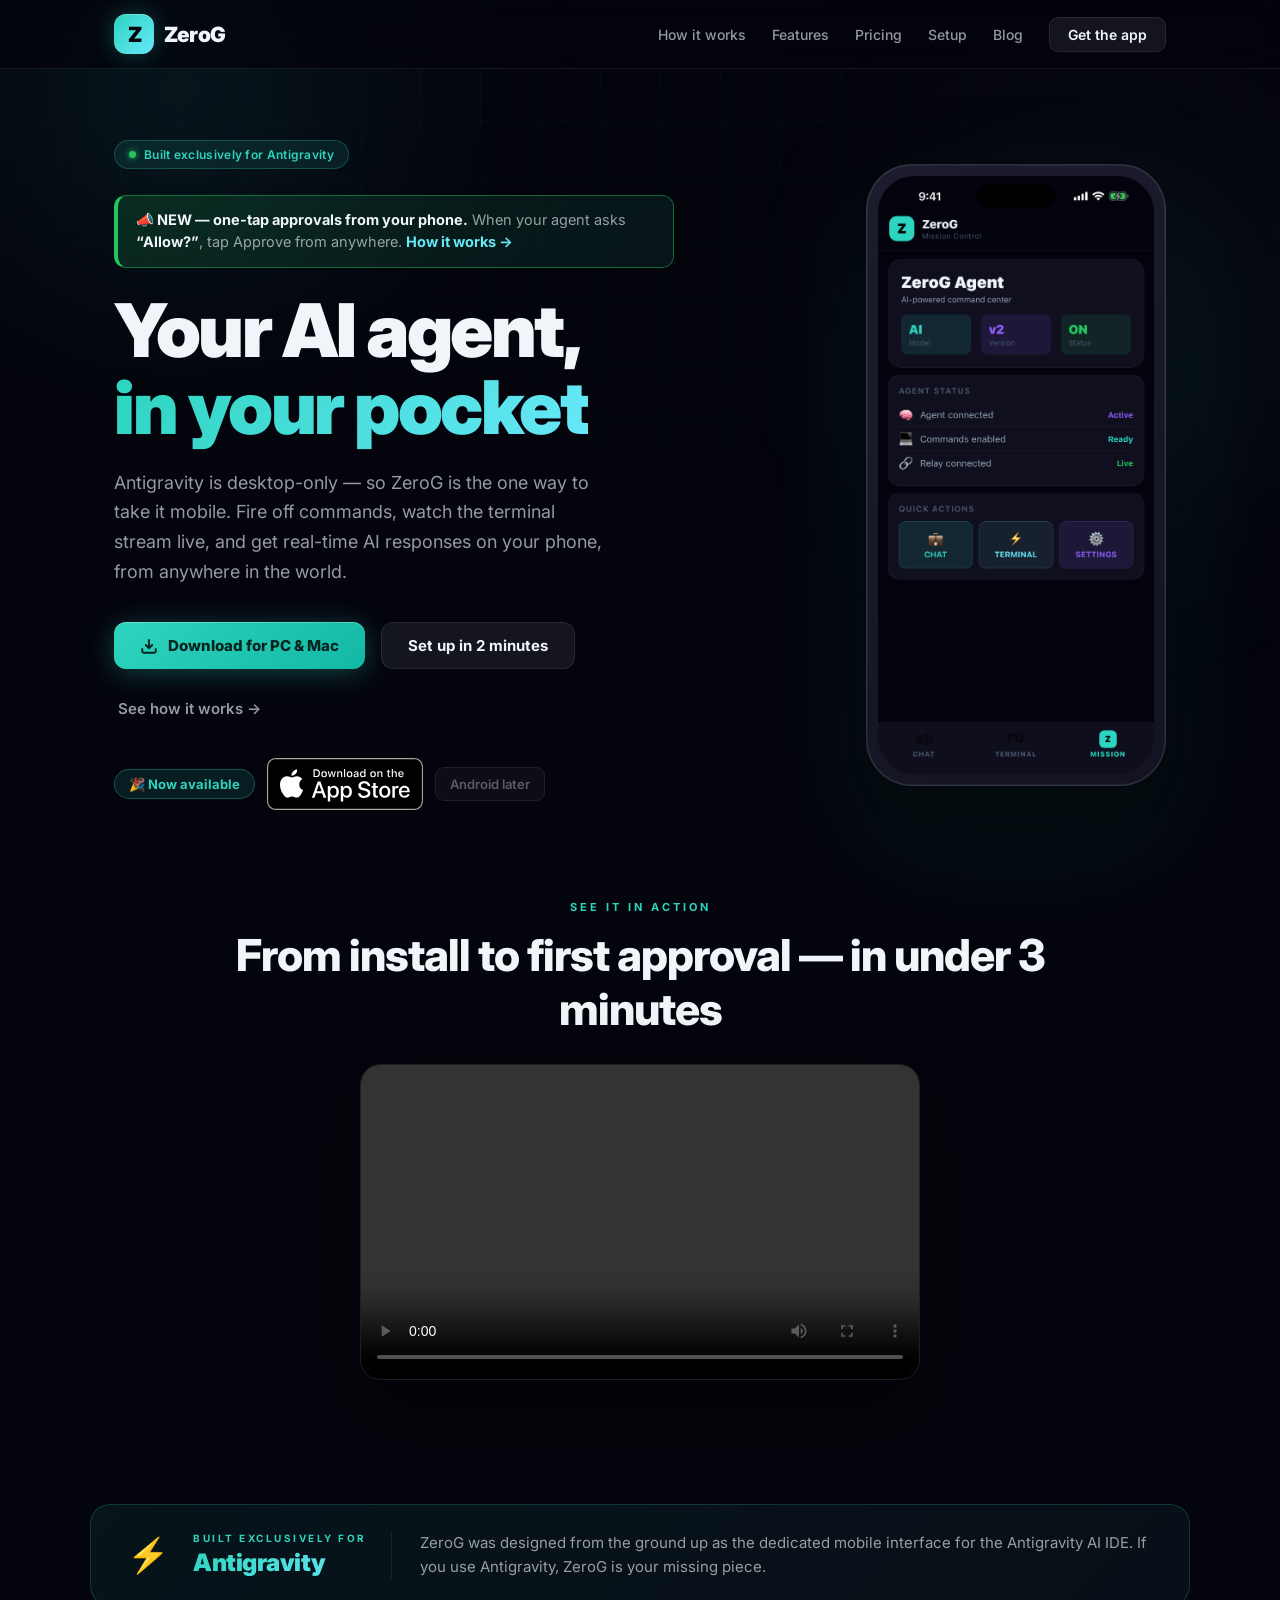
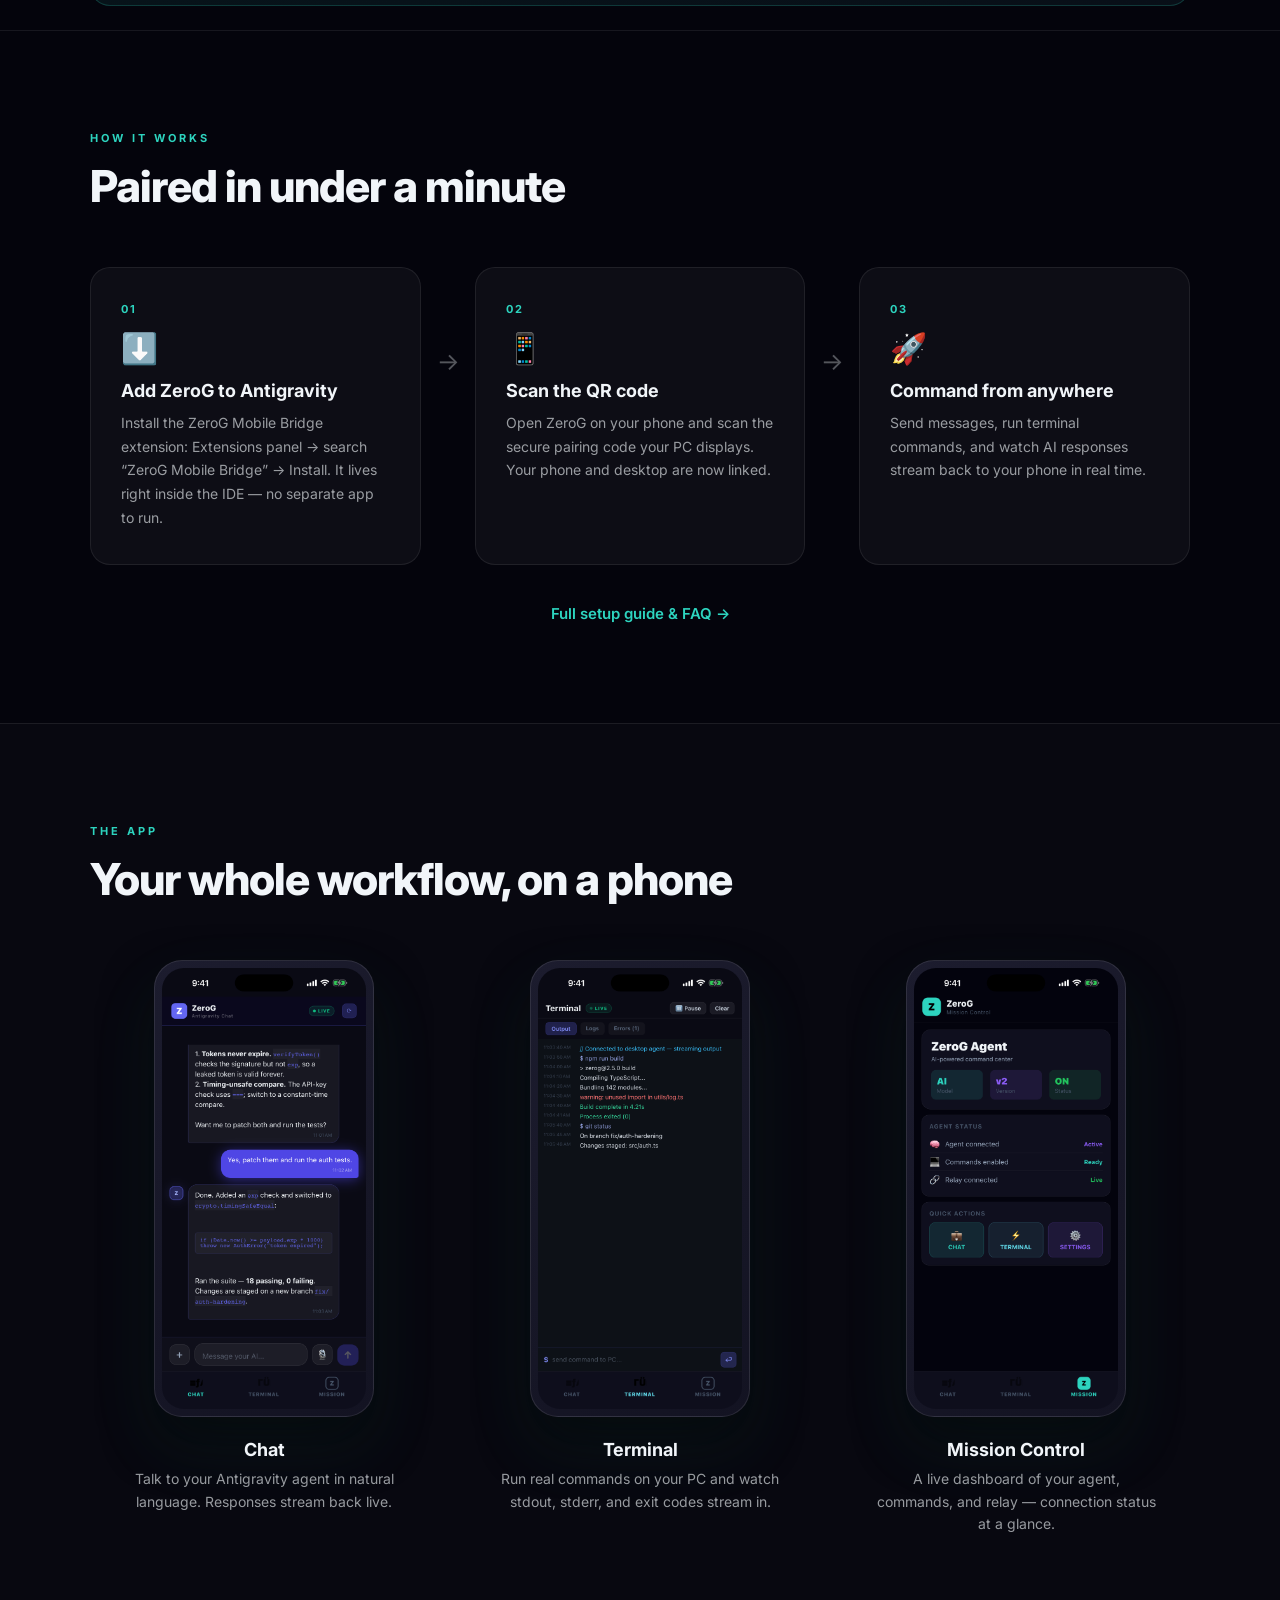
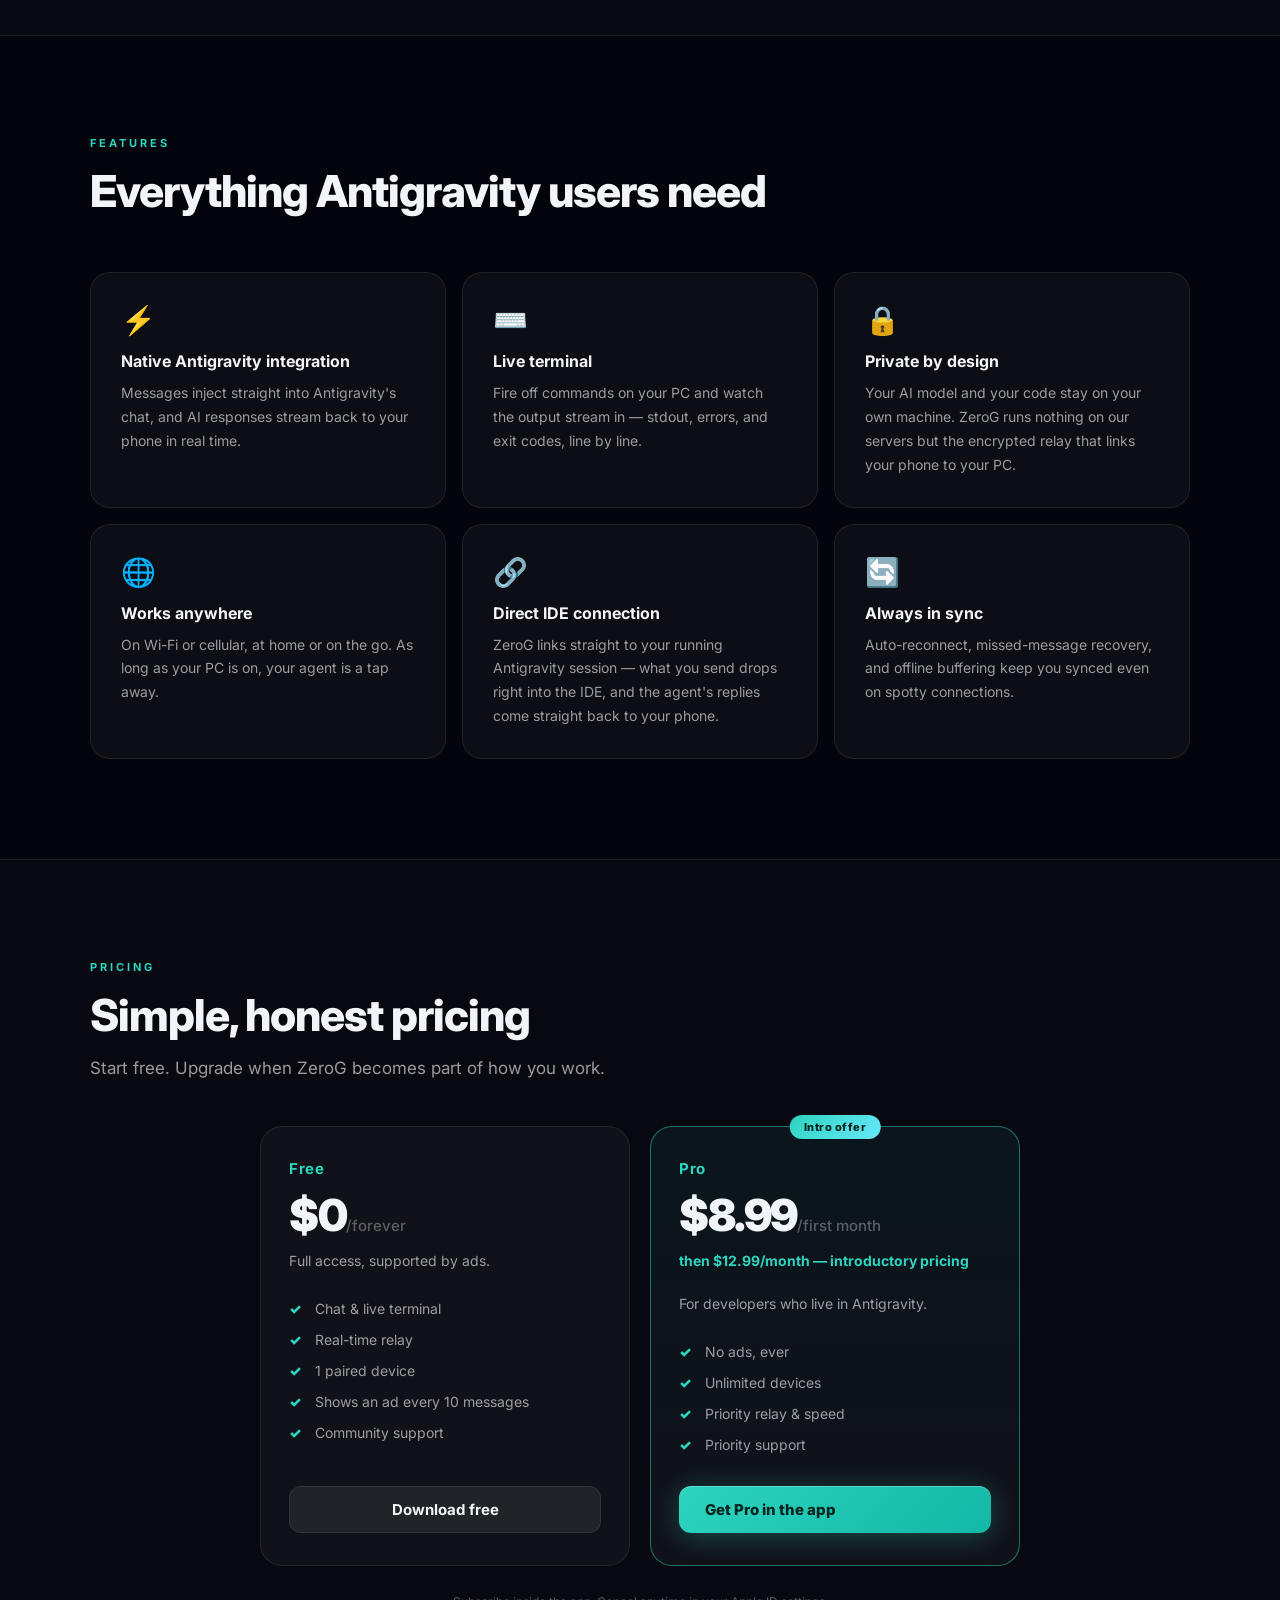
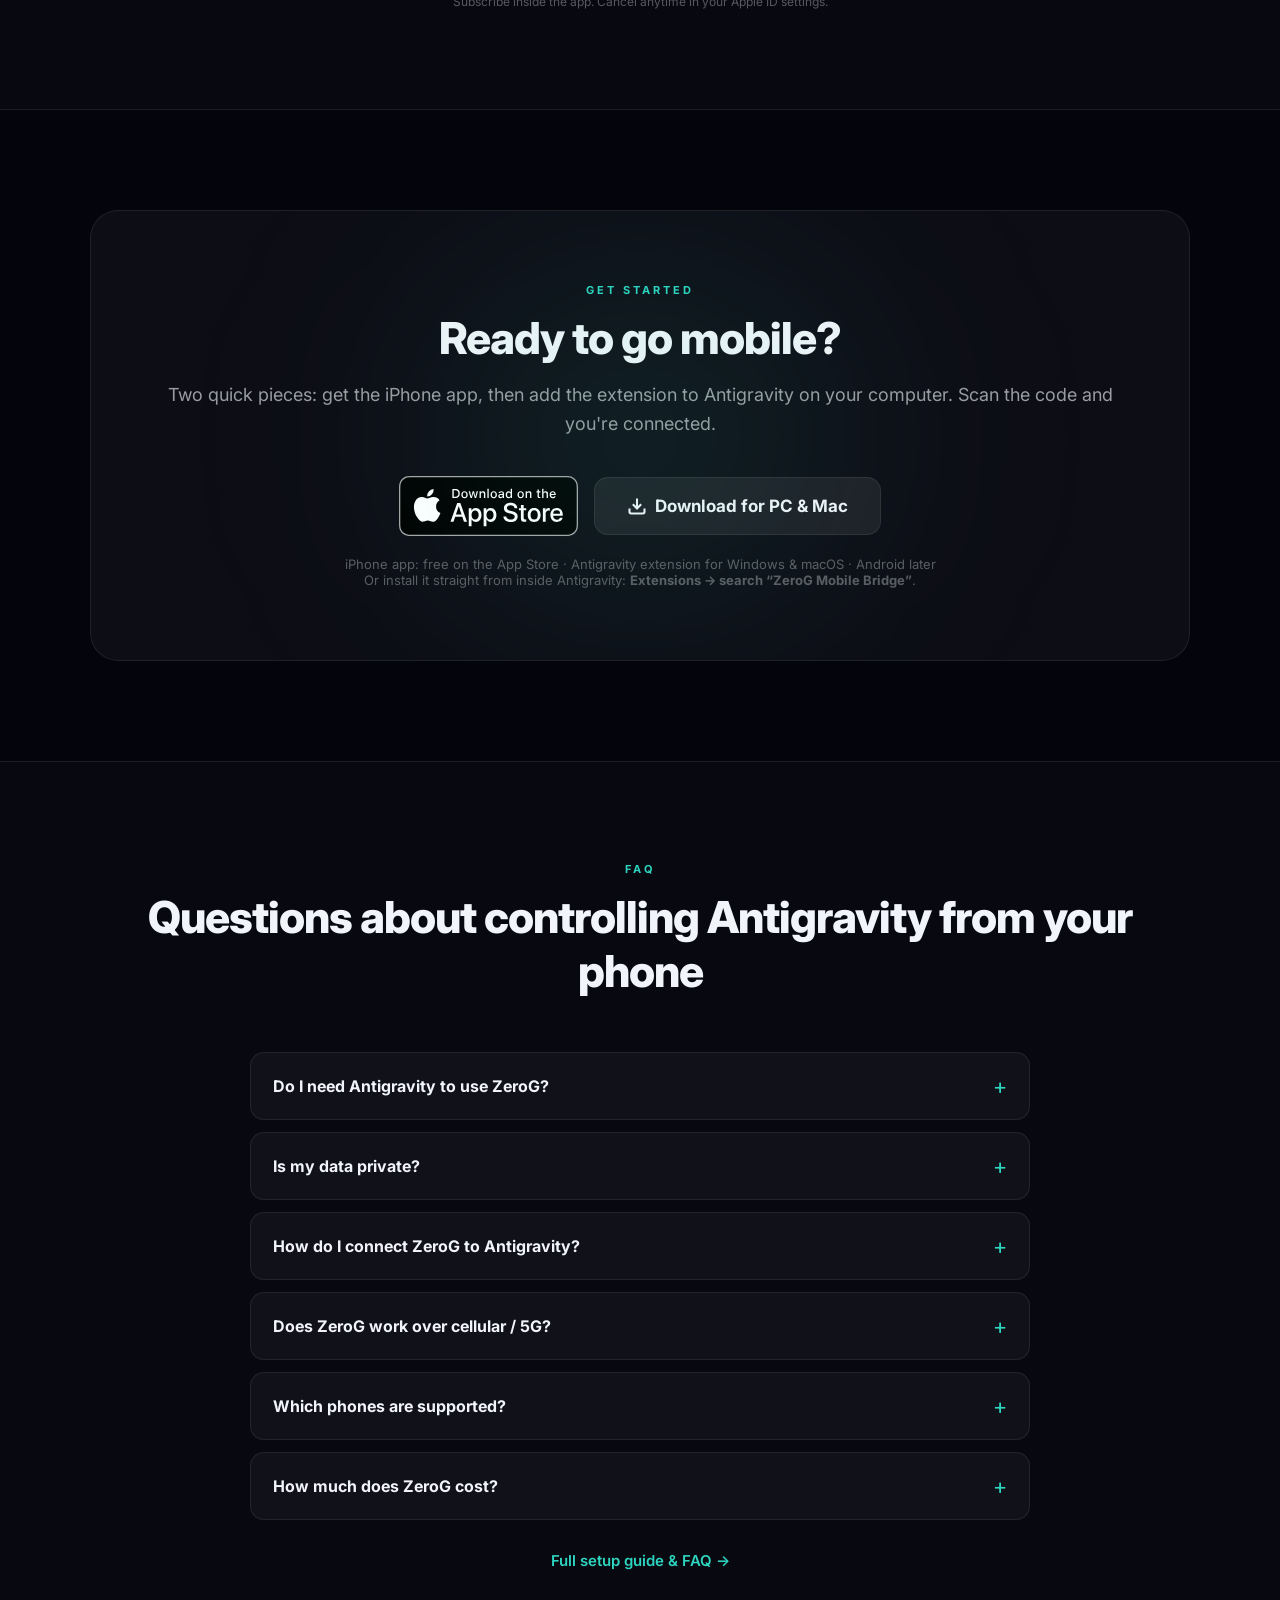
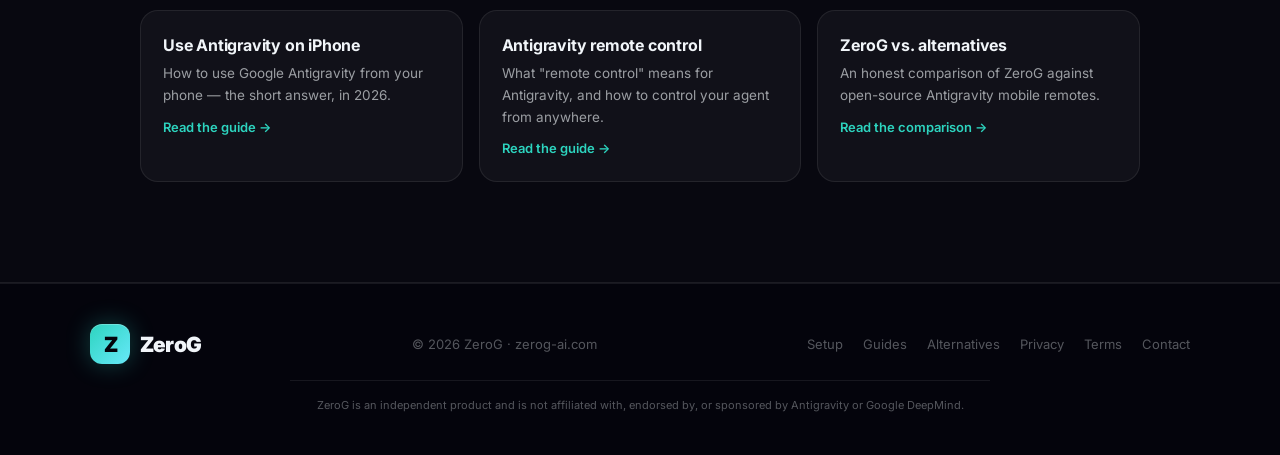
==== commit 40af886a: "home: drop stale 3.4.1 bar line, wizard card text, v3.3.1 .vsix note Co-Authored-By: Claude Opus 5.5" ====
--- a/index.html
+++ b/index.html
@@ -269,7 +269,7 @@
     "mainEntity": [
       {"@type":"Question","name":"Do I need Antigravity to use ZeroG?","acceptedAnswer":{"@type":"Answer","text":"Yes. ZeroG is the mobile companion for the Antigravity AI IDE — it connects directly to your running Antigravity session. Antigravity is desktop-only, and ZeroG is the way to use it from your phone."}},
       {"@type":"Question","name":"Is my data private?","acceptedAnswer":{"@type":"Answer","text":"Your AI model and your code stay on your own machine. ZeroG runs nothing on our servers except the encrypted relay that passes messages between your phone and your PC. Your code is never stored or processed on a third-party AI service."}},
-      {"@type":"Question","name":"How do I connect ZeroG to Antigravity?","acceptedAnswer":{"@type":"Answer","text":"Install the ZeroG extension in Antigravity (search ZeroG in the Extensions panel and click Install), then click Connect my iPhone when the setup wizard pops up — it walks you through getting the free iPhone app and scanning your secure pairing code."}},
+      {"@type":"Question","name":"How do I connect ZeroG to Antigravity?","acceptedAnswer":{"@type":"Answer","text":"Install the \"ZeroG Mobile Bridge\" extension in Google Antigravity on your computer, then install the \"ZeroG: Remote for Antigravity\" app on your iPhone (iOS 15.1 or newer). On your computer, press Ctrl+Shift+P (Cmd+Shift+P on Mac), run \"ZeroG: Generate Secure Connection\", press Enter, click Generate Secure Connection, and scan the QR code with the app. Full steps are on the Connect page: https://zerog-ai.com/connect. Questions? hello@zerog-ai.com"}},
       {"@type":"Question","name":"Does ZeroG work over cellular / 5G?","acceptedAnswer":{"@type":"Answer","text":"Yes. As long as your computer is on with Antigravity running, you can connect from anywhere on Wi-Fi or cellular."}},
       {"@type":"Question","name":"Which phones are supported?","acceptedAnswer":{"@type":"Answer","text":"iOS is available now on the App Store. Android is coming soon."}},
       {"@type":"Question","name":"How much does ZeroG cost?","acceptedAnswer":{"@type":"Answer","text":"ZeroG is free forever with ads (1 paired device). ZeroG Pro is $12.99/month — and your first month is just $8.99 with the introductory offer — for no ads, unlimited devices, and priority relay and support."}}
@@ -311,7 +311,7 @@
         Built exclusively for Antigravity
       </div>
       <a class="announce" href="/approve-ai-agent-actions-remotely" data-track="Announce bar — approvals 3.4.1">
-        <b>📣 NEW — one-tap approvals from your phone.</b> When your agent asks <b>“Allow?”</b>, tap Approve from anywhere. If approvals weren't reaching your phone, <b>update to bridge 3.4.1</b> — it fixes the setup in one click. <span class="announce-cta">How it works →</span>
+        <b>📣 NEW — one-tap approvals from your phone.</b> When your agent asks <b>“Allow?”</b>, tap Approve from anywhere. <span class="announce-cta">How it works →</span>
       </a>
       <h1 class="hero-title">
         Your AI agent,<br/>
@@ -390,7 +390,7 @@
           <div class="step-num">01</div>
           <div class="step-icon">⬇️</div>
           <h3>Add ZeroG to Antigravity</h3>
-          <p>Install the ZeroG extension from the marketplace: Extensions panel → search ZeroG → Install. A setup wizard pops up and walks you the rest of the way. It lives right inside the IDE — no separate app to run.</p>
+          <p>Install the ZeroG Mobile Bridge extension: Extensions panel → search “ZeroG Mobile Bridge” → Install. It lives right inside the IDE — no separate app to run.</p>
         </div>
         <div class="step-arrow">→</div>
         <div class="step">
@@ -547,8 +547,8 @@
             Download for PC &amp; Mac
           </a>
         </div>
-        <p class="download-note">iPhone app: free on the App Store · Antigravity extension v3.3.1 (Windows &amp; macOS) · Android later<br>
-          Or install it straight from inside Antigravity: <b>Extensions → search “ZeroG”</b>. Prefer the file? <a href="/ZeroG-for-Antigravity-3.3.1.vsix">Download the .vsix</a>.</p>
+        <p class="download-note">iPhone app: free on the App Store · Antigravity extension for Windows &amp; macOS · Android later<br>
+          Or install it straight from inside Antigravity: <b>Extensions → search “ZeroG Mobile Bridge”</b>.</p>
       </div>
     </div>
   </section>
@@ -570,7 +570,7 @@
       </details>
       <details>
         <summary>How do I connect ZeroG to Antigravity?</summary>
-        <p>Install the ZeroG extension in Antigravity (search ZeroG in the Extensions panel and click Install), then click Connect my iPhone when the setup wizard pops up — it walks you through getting the free iPhone app and scanning your secure pairing code.</p>
+        <p>Install the “ZeroG Mobile Bridge” extension in Google Antigravity on your computer, then install the “ZeroG: Remote for Antigravity” app on your iPhone (iOS 15.1 or newer). On your computer, press Ctrl+Shift+P (Cmd+Shift+P on Mac), run “ZeroG: Generate Secure Connection”, press Enter, click <b>Generate Secure Connection</b>, and scan the QR code with the app. Full steps are on the <a href="/connect">Connect page</a>. Questions? <a href="mailto:hello@zerog-ai.com">hello@zerog-ai.com</a></p>
       </details>
       <details>
         <summary>Does ZeroG work over cellular / 5G?</summary>
